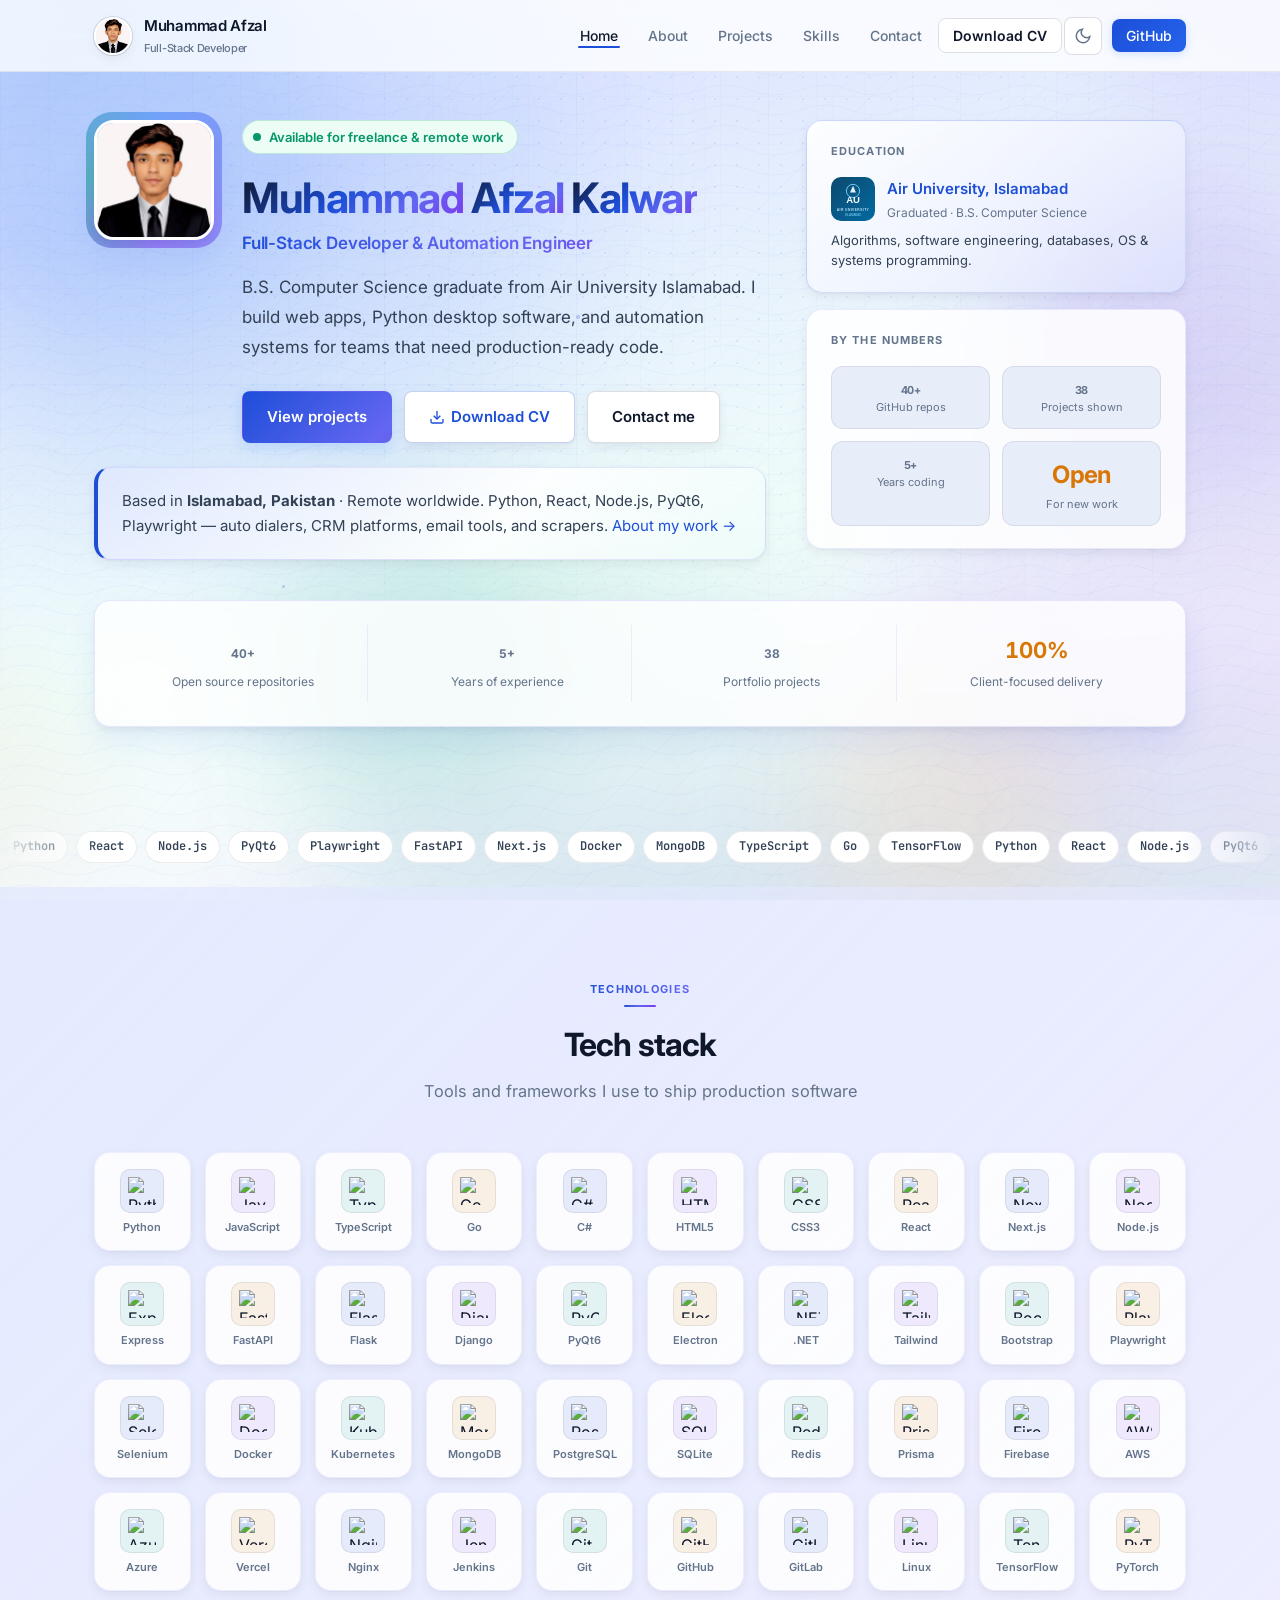
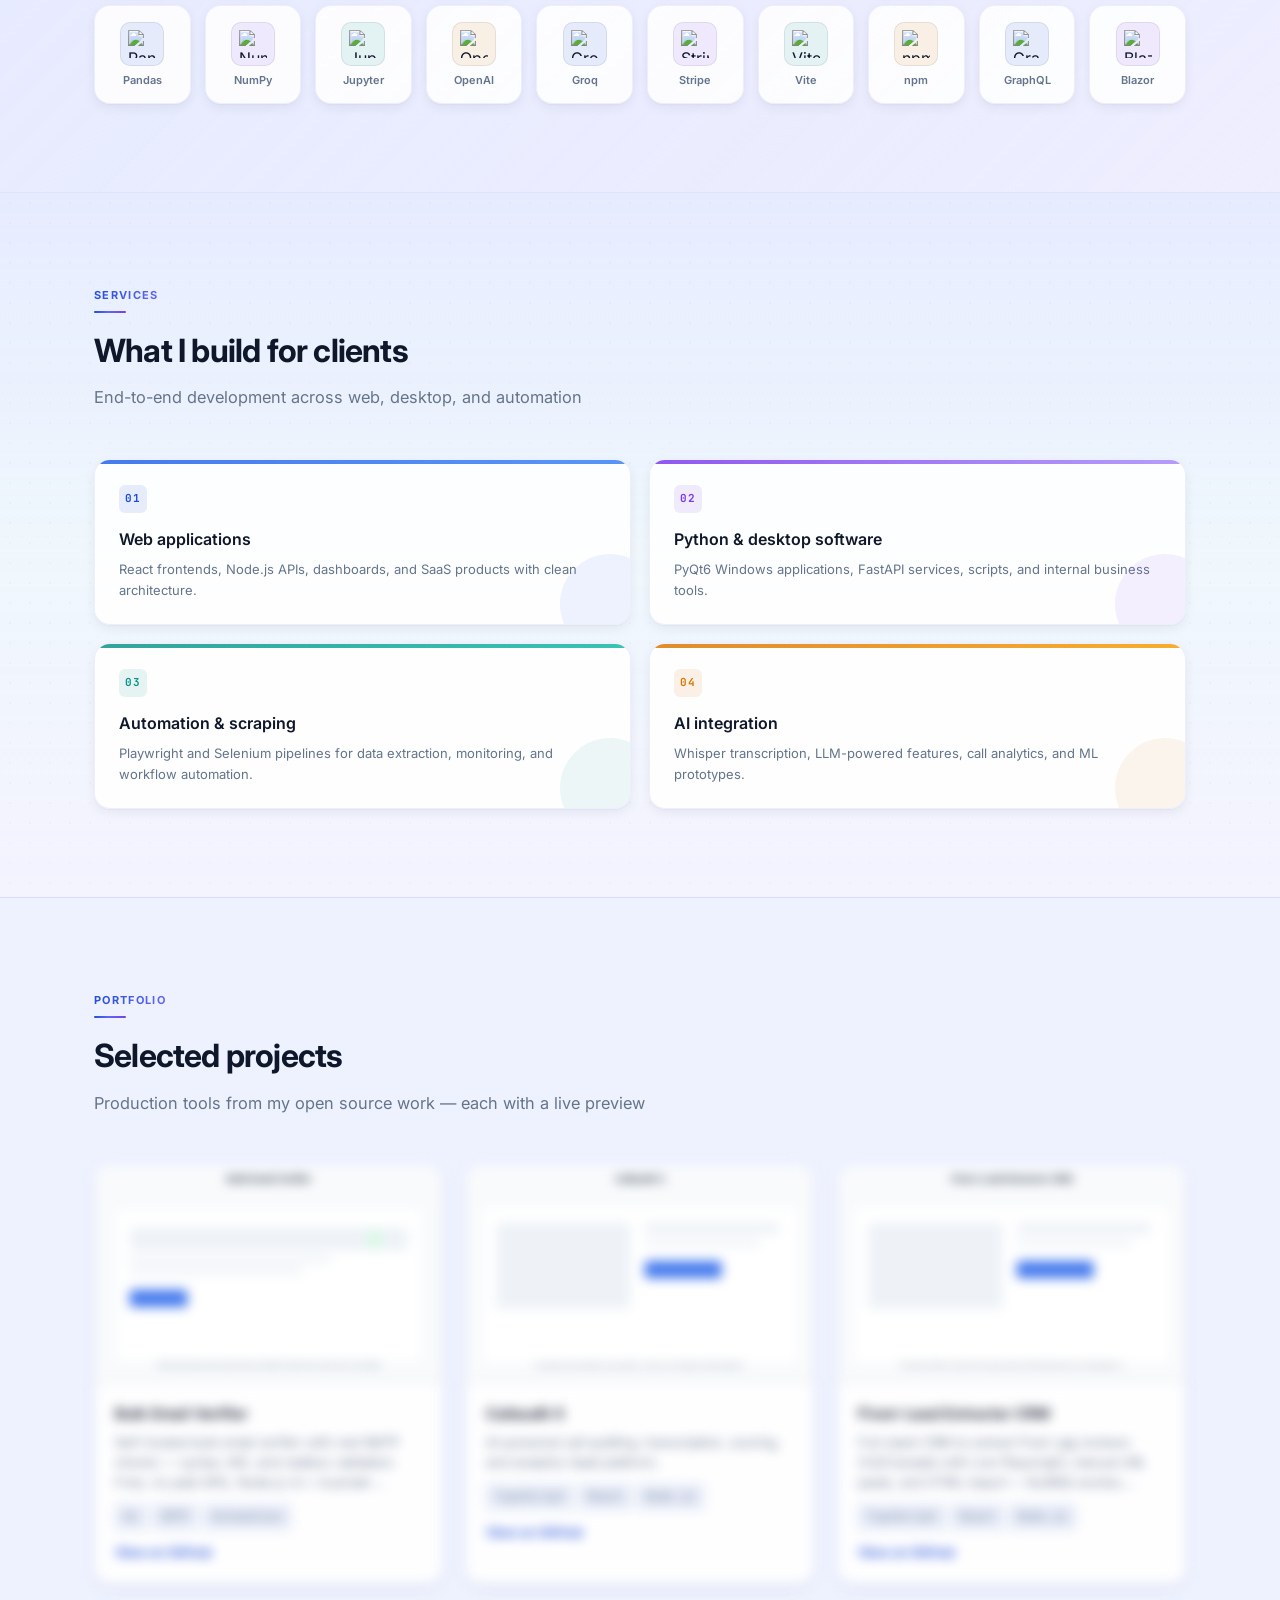
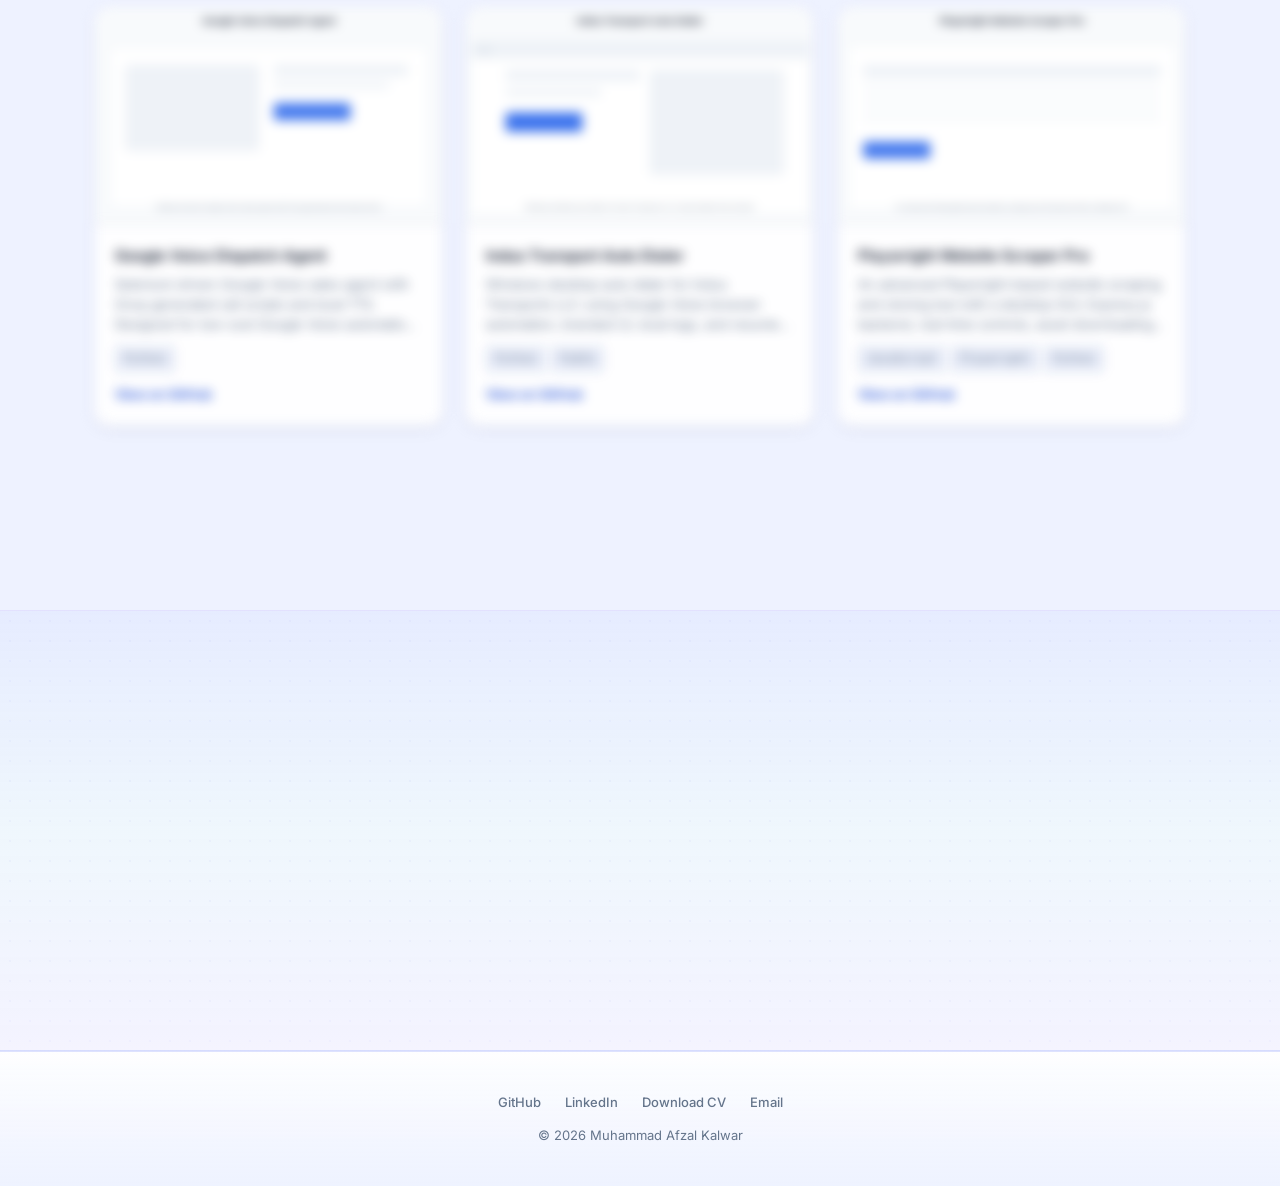
==== index.html @ 950e23d0 "Add favicon, dark mode, richer about/skills, and enhanced animations. Profile photo as site icon; au" ====
<!DOCTYPE html>
<html lang="en">
<head>
  <meta charset="UTF-8" />
  <meta name="viewport" content="width=device-width, initial-scale=1.0" />
  <title>Muhammad Afzal Kalwar | Full-Stack Developer</title>
  <meta name="description" content="Muhammad Afzal Kalwar — Full-Stack Developer & Automation Engineer. B.S. Computer Science, Air University Islamabad. Python, React, Node.js, PyQt6." />
  <link rel="canonical" href="https://mafzalkalwardev.github.io/" />
<link rel="icon" type="image/png" sizes="32x32" href="assets/favicon-32.png" />
  <link rel="icon" type="image/png" sizes="16x16" href="assets/favicon-16.png" />
  <link rel="apple-touch-icon" href="assets/apple-touch-icon.png" />
  <link rel="manifest" href="site.webmanifest" />
  <meta name="theme-color" content="#1d4ed8" media="(prefers-color-scheme: light)" />
  <meta name="theme-color" content="#0f172a" media="(prefers-color-scheme: dark)" />
  <script>
  (function(){try{var s=localStorage.getItem('portfolio-theme');var d=window.matchMedia('(prefers-color-scheme:dark)').matches;var t=s==='dark'||s==='light'?s:(d?'dark':'light');document.documentElement.setAttribute('data-theme',t);document.documentElement.style.colorScheme=t;}catch(e){}})();
  </script>
  <link rel="stylesheet" href="css/styles.css?v=9" />
  <link rel="stylesheet" href="css/animations.css?v=9" />
  <link rel="stylesheet" href="css/dark.css?v=9" />
  <link rel="stylesheet" href="css/patterns.css?v=9" />
  <link rel="preconnect" href="https://fonts.googleapis.com" />
  <link rel="preconnect" href="https://fonts.gstatic.com" crossorigin />
  <link href="https://fonts.googleapis.com/css2?family=Inter:wght@400;500;600;700&family=JetBrains+Mono:wght@400;500&display=swap" rel="stylesheet" />
</head>
<body>
  <div class="scroll-progress" id="scrollProgress" aria-hidden="true"></div>
  <div class="bg-aurora" aria-hidden="true"><span></span><span></span><span></span></div>
  <div class="bg-pattern-cross" aria-hidden="true"></div>
  <div class="bg-pattern-waves" aria-hidden="true"></div>
  <div class="bg-particles" aria-hidden="true"><i></i><i></i><i></i><i></i><i></i><i></i></div>
  <div class="bg-mesh" aria-hidden="true"><div class="bg-mesh-inner"></div></div>
  <div class="bg-dots" aria-hidden="true"></div>
  <div class="bg-grid-lines" aria-hidden="true"></div>
  <div class="bg-pattern-diagonal" aria-hidden="true"></div>
  <div class="bg-orbs" aria-hidden="true">
    <span class="orb orb-1"></span>
    <span class="orb orb-2"></span>
    <span class="orb orb-3"></span>
    <span class="orb orb-4"></span>
  </div>

  <nav class="nav" id="nav">
    <a class="nav-brand" href="index.html">
      <img class="nav-avatar" src="assets/profile.png" alt="" width="38" height="38" />
      <span class="nav-name">Muhammad Afzal<span>Full-Stack Developer</span></span>
    </a>
    <button class="nav-toggle" id="navToggle" aria-label="Menu"><span></span><span></span><span></span></button>
    <ul class="nav-links" id="navLinks">
      <li><a href="index.html" class="active">Home</a></li>
      <li><a href="about.html">About</a></li>
      <li><a href="projects.html">Projects</a></li>
      <li><a href="skills.html">Skills</a></li>
      <li><a href="contact.html">Contact</a></li>
      <li><a href="assets/Muhammad-Afzal-Kalwar-CV.pdf" class="nav-cv" download="Muhammad-Afzal-Kalwar-CV.pdf">Download CV</a></li>

      <li>
        <button class="theme-toggle" id="themeToggle" type="button" aria-label="Toggle color mode">
          <svg class="icon-moon" viewBox="0 0 24 24" fill="none" stroke="currentColor" stroke-width="2" aria-hidden="true"><path d="M21 12.79A9 9 0 1 1 11.21 3 7 7 0 0 0 21 12.79z"/></svg>
          <svg class="icon-sun" viewBox="0 0 24 24" fill="none" stroke="currentColor" stroke-width="2" aria-hidden="true"><circle cx="12" cy="12" r="5"/><path d="M12 1v2M12 21v2M4.22 4.22l1.42 1.42M18.36 18.36l1.42 1.42M1 12h2M21 12h2M4.22 19.78l1.42-1.42M18.36 5.64l1.42-1.42"/></svg>
        </button>
      </li>
      <li><a href="https://github.com/mafzalkalwardev" class="nav-cta" target="_blank" rel="noopener">GitHub</a></li>
    </ul>
  </nav>

  <main>
    <section class="hero">
      <div class="container hero-layout">
        <div>
          <div class="hero-inner reveal-left">
            <div class="hero-photo-wrap">
              <div class="hero-photo-ring" aria-hidden="true"></div>
              <img class="hero-photo" src="assets/profile.png" alt="Muhammad Afzal Kalwar" width="120" height="120" />
            </div>
            <div class="hero-content">
              <p class="eyebrow"><span class="eyebrow-dot" aria-hidden="true"></span> Available for freelance &amp; remote work</p>
              <h1 data-split>Muhammad Afzal Kalwar</h1>
              <p class="hero-title-line">Full-Stack Developer &amp; Automation Engineer</p>
              <p class="hero-lead">
                B.S. Computer Science graduate from Air University Islamabad. I build web apps, Python desktop software, and automation systems for teams that need production-ready code.
              </p>
              <div class="hero-actions">
                <a href="projects.html" class="btn btn-primary btn-lg">View projects</a>
                <a href="assets/Muhammad-Afzal-Kalwar-CV.pdf" class="btn btn-cv btn-lg" download="Muhammad-Afzal-Kalwar-CV.pdf">
                  <svg viewBox="0 0 24 24" fill="none" stroke="currentColor" stroke-width="2" aria-hidden="true"><path d="M21 15v4a2 2 0 0 1-2 2H5a2 2 0 0 1-2-2v-4"/><polyline points="7 10 12 15 17 10"/><line x1="12" y1="15" x2="12" y2="3"/></svg>
                  Download CV
                </a>
                <a href="contact.html" class="btn btn-secondary btn-lg">Contact me</a>
              </div>
            </div>
          </div>

          <div class="hero-panel reveal">
            <p>
              Based in <strong>Islamabad, Pakistan</strong> · Remote worldwide.
              Python, React, Node.js, PyQt6, Playwright — auto dialers, CRM platforms, email tools, and scrapers.
              <a href="about.html">About my work &rarr;</a>
            </p>
          </div>
        </div>

        <aside class="hero-aside">
          <div class="bento-card bento-card-accent reveal-scale delay-1">
            <h3>Education</h3>
            <div style="display:flex;align-items:center;gap:0.75rem;margin-bottom:0.5rem">
              <img src="assets/education/air-university.svg" alt="Air University Islamabad" width="44" height="44" style="border-radius:10px" />
              <div>
                <p class="education-school" style="margin:0;font-size:0.9375rem">Air University, Islamabad</p>
                <p style="font-size:0.75rem;color:var(--text-muted);margin:0.15rem 0 0">Graduated · B.S. Computer Science</p>
              </div>
            </div>
            <p style="font-size:0.8125rem;color:var(--text-secondary);margin:0;line-height:1.55">Algorithms, software engineering, databases, OS &amp; systems programming.</p>
          </div>
          <div class="bento-card reveal-scale delay-2">
            <h3>By the numbers</h3>
            <div class="bento-stats">
              <div class="bento-stat"><strong><span data-count="40" data-suffix="+">0</span></strong><span>GitHub repos</span></div>
              <div class="bento-stat"><strong><span data-count="38">0</span></strong><span>Projects shown</span></div>
              <div class="bento-stat"><strong><span data-count="5" data-suffix="+">0</span></strong><span>Years coding</span></div>
              <div class="bento-stat"><strong>Open</strong><span>For new work</span></div>
            </div>
          </div>
        </aside>
      </div>

      <div class="container">
        <div class="hero-meta reveal">
          <div><strong><span data-count="40" data-suffix="+">0</span></strong><span>Open source repositories</span></div>
          <div><strong><span data-count="5" data-suffix="+">0</span></strong><span>Years of experience</span></div>
          <div><strong><span data-count="38">0</span></strong><span>Portfolio projects</span></div>
          <div><strong>100%</strong><span>Client-focused delivery</span></div>
        </div>
      </div>
    </section>

    <section class="marquee-section reveal-fade" aria-hidden="true">
      <div class="marquee-wrap">
        <div class="marquee-track">
          <span>Python</span><span>React</span><span>Node.js</span><span>PyQt6</span><span>Playwright</span><span>FastAPI</span><span>Next.js</span><span>Docker</span><span>MongoDB</span><span>TypeScript</span><span>Go</span><span>TensorFlow</span>
          <span>Python</span><span>React</span><span>Node.js</span><span>PyQt6</span><span>Playwright</span><span>FastAPI</span><span>Next.js</span><span>Docker</span><span>MongoDB</span><span>TypeScript</span><span>Go</span><span>TensorFlow</span>
        </div>
      </div>
    </section>

    <section class="section section-colored">
      <div class="container">
        <div class="section-head center reveal">
          <span class="section-label">Technologies</span>
          <h2>Tech stack</h2>
          <p>Tools and frameworks I use to ship production software</p>
        </div>
        <div class="tech-icon-grid stagger-grid reveal" id="techIconGrid"></div>
      </div>
    </section>

    <section class="section section-subtle">
      <div class="container">
        <div class="section-head reveal">
          <span class="section-label">Services</span>
          <h2>What I build for clients</h2>
          <p>End-to-end development across web, desktop, and automation</p>
        </div>
        <div class="services-grid stagger-grid reveal">
          <article class="service-card"><div class="service-num">01</div><h3>Web applications</h3><p>React frontends, Node.js APIs, dashboards, and SaaS products with clean architecture.</p></article>
          <article class="service-card"><div class="service-num">02</div><h3>Python &amp; desktop software</h3><p>PyQt6 Windows applications, FastAPI services, scripts, and internal business tools.</p></article>
          <article class="service-card"><div class="service-num">03</div><h3>Automation &amp; scraping</h3><p>Playwright and Selenium pipelines for data extraction, monitoring, and workflow automation.</p></article>
          <article class="service-card"><div class="service-num">04</div><h3>AI integration</h3><p>Whisper transcription, LLM-powered features, call analytics, and ML prototypes.</p></article>
        </div>
      </div>
    </section>

    <section class="section">
      <div class="container">
        <div class="section-head reveal">
          <span class="section-label">Portfolio</span>
          <h2>Selected projects</h2>
          <p>Production tools from my open source work — each with a live preview</p>
        </div>
        <div class="project-grid" id="featuredProjects"></div>
        <div class="section-cta reveal">
          <a href="projects.html" class="btn btn-primary btn-lg">View all 38 projects</a>
        </div>
      </div>
    </section>

    <section class="section section-subtle">
      <div class="container">
        <div class="cta-band reveal-scale">
          <h2>Have a project in mind?</h2>
          <p>Freelance, contract, and remote engagements — download my CV or get in touch directly.</p>
          <div style="display:flex;flex-wrap:wrap;gap:0.75rem;justify-content:center">
            <a href="contact.html" class="btn btn-primary btn-lg">Get in touch</a>
            <a href="assets/Muhammad-Afzal-Kalwar-CV.pdf" class="btn btn-cv btn-lg" download="Muhammad-Afzal-Kalwar-CV.pdf">
              <svg viewBox="0 0 24 24" fill="none" stroke="currentColor" stroke-width="2" aria-hidden="true"><path d="M21 15v4a2 2 0 0 1-2 2H5a2 2 0 0 1-2-2v-4"/><polyline points="7 10 12 15 17 10"/><line x1="12" y1="15" x2="12" y2="3"/></svg>
              Download CV
            </a>
          </div>
        </div>
      </div>
    </section>
  </main>

  <footer class="footer">
    <div class="footer-links">
      <a href="https://github.com/mafzalkalwardev" target="_blank" rel="noopener">GitHub</a>
      <a href="https://www.linkedin.com/in/muhammad-afzal-2670b527b/" target="_blank" rel="noopener">LinkedIn</a>
      <a href="assets/Muhammad-Afzal-Kalwar-CV.pdf" download="Muhammad-Afzal-Kalwar-CV.pdf">Download CV</a>
      <a href="mailto:kalwarmuhammadafzal3@gmail.com">Email</a>
    </div>
    <p>&copy; <span id="year"></span> Muhammad Afzal Kalwar</p>
  </footer>

  <script src="js/site.js?v=9"></script>
  <script src="js/theme.js?v=9"></script>
  <script src="js/cv-download.js?v=9"></script>
  <script src="js/tech-stack.js?v=9"></script>
  <script src="js/projects-data.js?v=9"></script>
  <script src="js/projects.js?v=9"></script>
  <script src="js/motion.js?v=9"></script>
</body>
</html>
---- css/styles.css ----
:root {
  --bg: #eef2ff;
  --bg-subtle: #e8edfa;
  --surface: #ffffff;
  --surface-glass: rgba(255, 255, 255, 0.78);
  --text: #0f172a;
  --text-secondary: #334155;
  --text-muted: #64748b;
  --border: rgba(15, 23, 42, 0.08);
  --border-strong: rgba(15, 23, 42, 0.14);
  --accent: #1d4ed8;
  --accent-light: #3b82f6;
  --accent-hover: #1e40af;
  --accent-soft: rgba(29, 78, 216, 0.1);
  --accent-glow: rgba(59, 130, 246, 0.22);
  --violet: #7c3aed;
  --violet-soft: rgba(124, 58, 237, 0.1);
  --teal: #0d9488;
  --teal-soft: rgba(13, 148, 136, 0.1);
  --amber: #d97706;
  --amber-soft: rgba(217, 119, 6, 0.1);
  --rose: #e11d48;
  --rose-soft: rgba(225, 29, 72, 0.08);
  --success: #059669;
  --success-bg: #ecfdf5;
  --font: "Inter", system-ui, -apple-system, "Segoe UI", sans-serif;
  --mono: "JetBrains Mono", ui-monospace, monospace;
  --nav-h: 72px;
  --max: 1140px;
  --radius: 12px;
  --radius-lg: 16px;
  --radius-xl: 20px;
  --shadow-sm: 0 1px 2px rgba(15, 23, 42, 0.04), 0 4px 12px rgba(15, 23, 42, 0.06);
  --shadow-md: 0 4px 6px rgba(15, 23, 42, 0.05), 0 16px 32px rgba(29, 78, 216, 0.08);
  --shadow-lg: 0 8px 16px rgba(15, 23, 42, 0.06), 0 32px 64px rgba(99, 102, 241, 0.12);
  --gradient-brand: linear-gradient(135deg, #1d4ed8 0%, #6366f1 45%, #7c3aed 100%);
  --gradient-warm: linear-gradient(135deg, #0d9488 0%, #1d4ed8 50%, #7c3aed 100%);
}

*, *::before, *::after { box-sizing: border-box; margin: 0; padding: 0; }
html { scroll-behavior: smooth; }
body {
  font-family: var(--font);
  background: var(--bg);
  color: var(--text);
  line-height: 1.6;
  min-height: 100vh;
  -webkit-font-smoothing: antialiased;
  font-size: 16px;
  position: relative;
  overflow-x: hidden;
}

/* Ambient background layers */
.bg-mesh {
  position: fixed; inset: 0; z-index: -3; overflow: hidden; pointer-events: none;
}
.bg-mesh-inner {
  position: absolute; inset: -25%;
  background:
    radial-gradient(ellipse 50% 40% at 10% 8%, rgba(59, 130, 246, 0.22), transparent 55%),
    radial-gradient(ellipse 45% 38% at 92% 12%, rgba(124, 58, 237, 0.18), transparent 52%),
    radial-gradient(ellipse 55% 45% at 78% 88%, rgba(13, 148, 136, 0.14), transparent 55%),
    radial-gradient(ellipse 40% 35% at 5% 75%, rgba(217, 119, 6, 0.1), transparent 50%),
    radial-gradient(ellipse 60% 50% at 50% 100%, rgba(29, 78, 216, 0.12), transparent 55%),
    linear-gradient(165deg, #eef2ff 0%, #e0e7ff 30%, #f0fdfa 55%, #faf5ff 80%, #eef2ff 100%);
}
.bg-dots {
  position: fixed; inset: 0; z-index: -2; pointer-events: none;
  background-image: radial-gradient(rgba(29, 78, 216, 0.12) 1.5px, transparent 1.5px);
  background-size: 22px 22px;
  mask-image: radial-gradient(ellipse 95% 85% at 50% 25%, black 15%, transparent 78%);
  opacity: 0.65;
}
.bg-grid-lines {
  position: fixed; inset: 0; z-index: -2; pointer-events: none; opacity: 0.45;
  background:
    linear-gradient(90deg, rgba(99, 102, 241, 0.06) 1px, transparent 1px),
    linear-gradient(rgba(99, 102, 241, 0.06) 1px, transparent 1px);
  background-size: 48px 48px;
  mask-image: linear-gradient(180deg, black 0%, transparent 90%);
}
.bg-pattern-diagonal {
  position: fixed; inset: 0; z-index: -2; pointer-events: none; opacity: 0.035;
  background: repeating-linear-gradient(
    -45deg,
    transparent,
    transparent 12px,
    rgba(29, 78, 216, 0.5) 12px,
    rgba(29, 78, 216, 0.5) 13px
  );
}
.bg-orbs {
  position: fixed; inset: 0; z-index: -1; pointer-events: none; overflow: hidden;
}
.orb {
  position: absolute; border-radius: 50%; filter: blur(60px);
  opacity: 0.45; will-change: transform;
}
.orb-1 { width: 420px; height: 420px; top: -8%; left: -6%; background: rgba(59, 130, 246, 0.35); }
.orb-2 { width: 360px; height: 360px; top: 15%; right: -8%; background: rgba(124, 58, 237, 0.28); }
.orb-3 { width: 300px; height: 300px; bottom: 10%; left: 20%; background: rgba(13, 148, 136, 0.25); }
.orb-4 { width: 280px; height: 280px; bottom: -5%; right: 15%; background: rgba(217, 119, 6, 0.2); }

a { color: var(--accent); text-decoration: none; transition: color 0.2s; }
a:hover { color: var(--accent-hover); }
img { max-width: 100%; display: block; }
.container { max-width: var(--max); margin: 0 auto; padding: 0 1.5rem; }

/* Navigation */
.nav {
  position: fixed; top: 0; left: 0; right: 0; height: var(--nav-h);
  display: flex; align-items: center; justify-content: space-between;
  padding: 0 max(1.5rem, calc((100vw - var(--max)) / 2 + 1.5rem));
  z-index: 100;
  background: var(--surface-glass);
  backdrop-filter: blur(16px) saturate(1.4);
  border-bottom: 1px solid var(--border);
}
.nav.scrolled {
  background: rgba(255, 255, 255, 0.9);
  box-shadow: var(--shadow-sm);
}
.nav-brand { display: flex; align-items: center; gap: 0.75rem; color: var(--text); }
.nav-brand:hover { color: var(--text); }
.nav-avatar {
  width: 38px; height: 38px; border-radius: 50%;
  border: 2px solid var(--surface);
  box-shadow: 0 0 0 1px var(--border-strong), var(--shadow-sm);
  object-fit: cover;
}
.nav-name { font-weight: 600; font-size: 0.9375rem; letter-spacing: -0.02em; }
.nav-name span { display: block; font-size: 0.6875rem; font-weight: 500; color: var(--text-muted); margin-top: 2px; }
.nav-links { display: flex; align-items: center; gap: 0.125rem; list-style: none; }
.nav-links a {
  color: var(--text-muted); padding: 0.5rem 0.875rem; border-radius: 8px;
  font-size: 0.875rem; font-weight: 500;
}
.nav-links a:hover, .nav-links a.active { color: var(--text); }
.nav-cta {
  background: linear-gradient(135deg, var(--accent) 0%, #2563eb 100%) !important;
  color: #fff !important; margin-left: 0.5rem !important;
  border-radius: 8px !important; box-shadow: 0 2px 8px var(--accent-glow);
}
.nav-cta:hover { color: #fff !important; filter: brightness(1.06); }
.nav-toggle {
  display: none; flex-direction: column; gap: 5px;
  background: none; border: none; cursor: pointer; padding: 8px;
}
.nav-toggle span { display: block; width: 20px; height: 2px; background: var(--text); border-radius: 1px; }

main { padding-top: var(--nav-h); }

/* Typography */
.section-label {
  display: inline-block; font-size: 0.6875rem; font-weight: 700;
  text-transform: uppercase; letter-spacing: 0.12em;
  background: var(--gradient-brand);
  -webkit-background-clip: text; background-clip: text;
  -webkit-text-fill-color: transparent;
  margin-bottom: 0.75rem;
  position: relative;
}
.section-label::after {
  content: ""; display: block; width: 32px; height: 2px; margin-top: 0.4rem;
  background: var(--gradient-brand); border-radius: 2px;
}
.section-head.center .section-label::after { margin: 0.4rem auto 0; }
.eyebrow {
  display: inline-flex; align-items: center; gap: 0.5rem;
  font-size: 0.8125rem; font-weight: 600; color: var(--success);
  padding: 0.35rem 0.85rem 0.35rem 0.65rem;
  background: var(--success-bg); border: 1px solid rgba(5, 150, 105, 0.2);
  border-radius: 999px; margin-bottom: 1.25rem;
}
.eyebrow-dot {
  width: 8px; height: 8px; border-radius: 50%;
  background: var(--success); flex-shrink: 0;
}
.page-title {
  font-size: clamp(1.875rem, 4vw, 2.625rem); font-weight: 700;
  letter-spacing: -0.03em; line-height: 1.15; margin-bottom: 0.75rem;
}
.page-subtitle { color: var(--text-muted); font-size: 1.0625rem; max-width: 560px; line-height: 1.7; }
.section { padding: 5.5rem 0; position: relative; }
.section-panel {
  background: var(--surface);
  border: 1px solid var(--border);
  border-radius: var(--radius-xl);
  padding: 3rem;
  box-shadow: var(--shadow-md);
}
.section-subtle {
  background:
    linear-gradient(180deg, rgba(224, 231, 255, 0.55) 0%, rgba(240, 253, 250, 0.45) 50%, rgba(250, 245, 255, 0.5) 100%);
  border-top: 1px solid rgba(99, 102, 241, 0.12);
  border-bottom: 1px solid rgba(99, 102, 241, 0.12);
  position: relative;
}
.section-subtle::before {
  content: ""; position: absolute; inset: 0; pointer-events: none;
  background-image: radial-gradient(rgba(99, 102, 241, 0.07) 1px, transparent 1px);
  background-size: 20px 20px; opacity: 0.6;
}
.section-colored {
  background: linear-gradient(135deg, rgba(224, 231, 255, 0.7) 0%, rgba(237, 233, 254, 0.5) 100%);
  position: relative; overflow: hidden;
}
.section-colored::after {
  content: ""; position: absolute; top: -40%; right: -15%; width: 400px; height: 400px;
  border-radius: 50%; background: radial-gradient(circle, rgba(124, 58, 237, 0.12), transparent 70%);
  pointer-events: none;
}
.section > .container { position: relative; z-index: 1; }
.section-head { margin-bottom: 3rem; }
.section-head.center { text-align: center; }
.section-head.center p { margin: 0 auto; }
.section-head h2 {
  font-size: clamp(1.5rem, 2.5vw, 2rem); font-weight: 700;
  letter-spacing: -0.025em; margin-bottom: 0.5rem;
}
.section-head p { color: var(--text-muted); font-size: 1.025rem; }

/* Hero */
.hero {
  padding: 3rem 0 5rem;
  position: relative;
}
.hero-layout {
  display: grid;
  grid-template-columns: 1fr 380px;
  gap: 2.5rem;
  align-items: start;
}
.hero-inner {
  display: grid; grid-template-columns: auto 1fr; gap: 1.75rem; align-items: start;
}
.hero-photo-wrap { position: relative; }
.hero-photo {
  width: 120px; height: 120px; border-radius: var(--radius-xl);
  border: 3px solid var(--surface); object-fit: cover;
  box-shadow: var(--shadow-md); position: relative; z-index: 1;
}
.hero-photo-ring {
  position: absolute; inset: -8px; border-radius: calc(var(--radius-xl) + 6px);
  background: conic-gradient(from 0deg, #3b82f6, #6366f1, #7c3aed, #0d9488, #3b82f6);
  opacity: 0.55; z-index: 0;
}
.hero-content h1,
.hero-word {
  background: linear-gradient(135deg, #0f172a 0%, #1d4ed8 45%, #6366f1 75%, #7c3aed 100%);
  -webkit-background-clip: text; background-clip: text;
  -webkit-text-fill-color: transparent;
}
.hero-title-line {
  background: var(--gradient-brand);
  -webkit-background-clip: text; background-clip: text;
  -webkit-text-fill-color: transparent;
  font-weight: 600; font-size: 1.0625rem;
  margin-bottom: 1rem; letter-spacing: -0.01em;
}
.hero-lead {
  font-size: 1.0625rem; color: var(--text-secondary);
  margin-bottom: 1.75rem; max-width: 520px; line-height: 1.75;
}
.hero-actions { display: flex; flex-wrap: wrap; gap: 0.75rem; margin-bottom: 0; }

/* Bento sidebar */
.hero-aside { display: flex; flex-direction: column; gap: 1rem; }
.hero-content h1 {
  font-size: clamp(1.875rem, 4vw, 2.625rem); font-weight: 700;
  letter-spacing: -0.035em; line-height: 1.15; margin-bottom: 0.5rem;
}
.bento-card {
  background: rgba(255, 255, 255, 0.85);
  border: 1px solid rgba(99, 102, 241, 0.12);
  border-radius: var(--radius-lg);
  padding: 1.375rem 1.5rem;
  box-shadow: var(--shadow-sm);
  backdrop-filter: blur(8px);
}
.bento-card-accent {
  background: linear-gradient(145deg, rgba(255,255,255,0.92) 0%, rgba(224,231,255,0.6) 100%);
  border-color: rgba(29, 78, 216, 0.18);
}
.bento-stat:nth-child(1) strong { color: var(--accent); }
.bento-stat:nth-child(2) strong { color: var(--violet); }
.bento-stat:nth-child(3) strong { color: var(--teal); }
.bento-stat:nth-child(4) strong { color: var(--amber); }
.bento-card h3 {
  font-size: 0.6875rem; font-weight: 700; text-transform: uppercase;
  letter-spacing: 0.1em; color: var(--text-muted); margin-bottom: 1rem;
}
.bento-stats { display: grid; grid-template-columns: 1fr 1fr; gap: 0.75rem; }
.bento-stat {
  padding: 0.875rem; background: var(--bg-subtle);
  border-radius: var(--radius); border: 1px solid var(--border);
  text-align: center;
}
.bento-stat strong {
  display: block; font-size: 1.5rem; font-weight: 700;
  letter-spacing: -0.03em; color: var(--text);
  font-variant-numeric: tabular-nums;
}
.bento-stat span { font-size: 0.6875rem; color: var(--text-muted); line-height: 1.3; display: block; margin-top: 0.15rem; }

.marquee-wrap {
  overflow: hidden; mask-image: linear-gradient(90deg, transparent, black 8%, black 92%, transparent);
}
.marquee-track {
  display: flex; gap: 0.5rem; width: max-content;
}
.marquee-track span {
  padding: 0.35rem 0.75rem; font-size: 0.75rem; font-weight: 600;
  background: var(--accent-soft); color: var(--accent);
  border: 1px solid rgba(29, 78, 216, 0.12);
  border-radius: 999px; white-space: nowrap; font-family: var(--mono);
}

.hero-meta {
  display: grid; grid-template-columns: repeat(4, 1fr); gap: 1rem;
  margin-top: 2.5rem; padding: 1.5rem;
  background: rgba(255, 255, 255, 0.8);
  border: 1px solid rgba(99, 102, 241, 0.15);
  border-radius: var(--radius-lg); box-shadow: var(--shadow-md);
  backdrop-filter: blur(10px);
}
.hero-meta div:nth-child(1) strong { color: var(--accent); }
.hero-meta div:nth-child(2) strong { color: var(--violet); }
.hero-meta div:nth-child(3) strong { color: var(--teal); }
.hero-meta div:nth-child(4) strong { color: var(--amber); }
.hero-meta span { font-size: 0.75rem; color: var(--text-muted); }

.hero-meta div { text-align: center; padding: 0.5rem; border-right: 1px solid rgba(99, 102, 241, 0.1); }
.hero-meta div:last-child { border-right: none; }
.hero-meta strong {
  display: block; font-size: 1.375rem; font-weight: 700;
  font-variant-numeric: tabular-nums;
}
.hero-panel {
  margin-top: 1.5rem; padding: 1.25rem 1.5rem;
  background: linear-gradient(135deg, rgba(224,231,255,0.7) 0%, rgba(255,255,255,0.9) 60%, rgba(240,253,250,0.6) 100%);
  border: 1px solid rgba(99, 102, 241, 0.15);
  border-radius: var(--radius-lg);
  border-left: 4px solid var(--accent);
  box-shadow: var(--shadow-sm);
  position: relative;
}
.hero-panel p { color: var(--text-secondary); font-size: 0.9375rem; line-height: 1.7; }

/* Buttons */
.btn {
  display: inline-flex; align-items: center; justify-content: center; gap: 0.35rem;
  padding: 0.6875rem 1.25rem; border-radius: 8px; font-weight: 600;
  font-size: 0.875rem; border: 1px solid transparent; cursor: pointer;
  font-family: inherit;
}
.btn-primary {
  background: var(--gradient-brand);
  background-size: 200% 200%;
  color: #fff; box-shadow: 0 4px 14px var(--accent-glow);
}
.btn-primary:hover { color: #fff; }
.btn-secondary {
  background: var(--surface); color: var(--text);
  border-color: var(--border-strong); box-shadow: var(--shadow-sm);
}
.btn-secondary:hover { border-color: var(--accent); color: var(--accent); }
.btn-lg { padding: 0.8125rem 1.5rem; font-size: 0.9375rem; }
.btn-block { width: 100%; }

/* Projects */
.project-grid { display: grid; grid-template-columns: repeat(3, 1fr); gap: 1.375rem; }
.project-card {
  background: rgba(255, 255, 255, 0.9); border: 1px solid rgba(99, 102, 241, 0.1);
  border-radius: var(--radius-lg); overflow: hidden;
  box-shadow: var(--shadow-sm); backdrop-filter: blur(4px);
}
.project-card:hover {
  border-color: rgba(99, 102, 241, 0.25);
  box-shadow: var(--shadow-lg);
}
.project-shot {
  aspect-ratio: 16/10; overflow: hidden; position: relative;
  background: linear-gradient(135deg, var(--bg-subtle), #e2e8f0);
  border-bottom: 1px solid var(--border);
}
.project-shot img,
.project-shot video {
  width: 100%; height: 100%; object-fit: cover; display: block;
}
.project-shot .project-video {
  position: absolute; inset: 0; opacity: 0; transition: opacity 0.35s ease;
}
.project-card[data-has-video="true"]:hover .project-video { opacity: 1; }
.project-card[data-has-video="true"]:hover .project-shot img { opacity: 0; }
.project-body { padding: 1.25rem; }
.project-body h3 { font-size: 0.9375rem; font-weight: 600; margin-bottom: 0.35rem; }
.project-body p {
  font-size: 0.8125rem; color: var(--text-muted); margin-bottom: 0.75rem;
  line-height: 1.55; display: -webkit-box; -webkit-line-clamp: 3; -webkit-box-orient: vertical; overflow: hidden;
}
.tags { display: flex; flex-wrap: wrap; gap: 0.3rem; margin-bottom: 0.75rem; }
.tag {
  font-size: 0.6875rem; font-weight: 500; padding: 0.2rem 0.5rem;
  background: var(--bg-subtle); color: var(--text-muted);
  border-radius: 4px; border: 1px solid var(--border); font-family: var(--mono);
}
.project-links { font-size: 0.8125rem; font-weight: 600; }

.filter-bar {
  display: flex; flex-wrap: wrap; gap: 0.5rem; margin-bottom: 2rem;
  padding: 0.375rem; background: var(--surface);
  border: 1px solid var(--border); border-radius: var(--radius);
  box-shadow: var(--shadow-sm); width: fit-content;
}
.filter-btn {
  padding: 0.45rem 0.9rem; border-radius: 6px; border: none;
  background: transparent; color: var(--text-muted);
  font-family: inherit; font-size: 0.8125rem; font-weight: 500; cursor: pointer;
}
.filter-btn:hover { color: var(--text); background: var(--bg-subtle); }
.filter-btn.active {
  background: var(--text); color: #fff;
  box-shadow: var(--shadow-sm);
}

/* Services */
.services-grid { display: grid; grid-template-columns: repeat(2, 1fr); gap: 1.125rem; }
.service-card {
  padding: 1.5rem; background: rgba(255, 255, 255, 0.88);
  border: 1px solid rgba(99, 102, 241, 0.1); border-radius: var(--radius-lg);
  box-shadow: var(--shadow-sm); position: relative; overflow: hidden;
  backdrop-filter: blur(6px);
}
.service-card::before {
  content: ""; position: absolute; top: 0; left: 0; right: 0; height: 4px;
  background: var(--card-accent, var(--gradient-brand));
  opacity: 0.85;
}
.service-card:nth-child(1) { --card-accent: linear-gradient(90deg, #2563eb, #3b82f6); }
.service-card:nth-child(2) { --card-accent: linear-gradient(90deg, #7c3aed, #a78bfa); }
.service-card:nth-child(3) { --card-accent: linear-gradient(90deg, #0d9488, #14b8a6); }
.service-card:nth-child(4) { --card-accent: linear-gradient(90deg, #d97706, #f59e0b); }
.service-card::after {
  content: ""; position: absolute; bottom: -30px; right: -30px;
  width: 100px; height: 100px; border-radius: 50%;
  background: var(--card-glow, var(--accent-soft)); opacity: 0.5;
  pointer-events: none; transition: transform 0.4s ease;
}
.service-card:nth-child(1) { --card-glow: rgba(37, 99, 235, 0.15); }
.service-card:nth-child(2) { --card-glow: rgba(124, 58, 237, 0.15); }
.service-card:nth-child(3) { --card-glow: rgba(13, 148, 136, 0.15); }
.service-card:nth-child(4) { --card-glow: rgba(217, 119, 6, 0.15); }
.service-card:hover::after { transform: scale(1.5); }
.service-card:hover::before { opacity: 1; height: 5px; }
.service-card:nth-child(1) .service-num { background: var(--accent-soft); color: var(--accent); }
.service-card:nth-child(2) .service-num { background: var(--violet-soft); color: var(--violet); }
.service-card:nth-child(3) .service-num { background: var(--teal-soft); color: var(--teal); }
.service-card:nth-child(4) .service-num { background: var(--amber-soft); color: var(--amber); }
.service-card h3 { font-size: 1rem; font-weight: 600; margin-bottom: 0.4rem; }
.service-card p { font-size: 0.8125rem; color: var(--text-muted); line-height: 1.6; }
.service-num {
  font-size: 0.6875rem; font-weight: 700; color: var(--accent);
  font-family: var(--mono); letter-spacing: 0.06em; margin-bottom: 0.875rem;
  display: inline-flex; align-items: center; justify-content: center;
  width: 28px; height: 28px; background: var(--accent-soft);
  border-radius: 6px;
}

/* About */
.about-grid { display: grid; grid-template-columns: 260px 1fr; gap: 3rem; align-items: start; }
.about-photo {
  border-radius: var(--radius-xl); border: 1px solid var(--border);
  overflow: hidden; box-shadow: var(--shadow-md);
}
.about-text h2 { font-size: 1.375rem; margin-bottom: 1rem; font-weight: 700; }
.about-text p { color: var(--text-secondary); margin-bottom: 1rem; font-size: 0.9375rem; line-height: 1.75; }
.timeline { border-left: 2px solid var(--border); padding-left: 1.5rem; }
.timeline-item { position: relative; padding-bottom: 2rem; }
.timeline-item::before {
  content: ""; position: absolute; left: -1.56rem; top: 0.45rem;
  width: 10px; height: 10px; border-radius: 50%;
  background: var(--accent); border: 3px solid var(--surface);
  box-shadow: 0 0 0 1px var(--border-strong);
}
.timeline-date { font-size: 0.6875rem; font-weight: 700; color: var(--accent); text-transform: uppercase; letter-spacing: 0.08em; }
.timeline-item h3 { font-size: 1rem; font-weight: 600; margin: 0.25rem 0; }
.timeline-item p { font-size: 0.8125rem; color: var(--text-muted); line-height: 1.6; }

/* Skills */
.skills-grid { display: grid; grid-template-columns: repeat(2, 1fr); gap: 2.5rem; }
.skill-group {
  background: var(--surface); border: 1px solid var(--border);
  border-radius: var(--radius-lg); padding: 1.75rem; box-shadow: var(--shadow-sm);
}
.skill-group h3 { font-size: 0.8125rem; font-weight: 700; margin-bottom: 1.25rem; text-transform: uppercase; letter-spacing: 0.06em; color: var(--text-muted); }
.skill-item { margin-bottom: 1.125rem; }
.skill-info { display: flex; justify-content: space-between; font-size: 0.8125rem; margin-bottom: 0.45rem; font-weight: 500; }
.skill-bar { height: 6px; background: var(--bg-subtle); border-radius: 999px; overflow: hidden; }
.skill-fill { height: 100%; background: linear-gradient(90deg, var(--accent), #6366f1); border-radius: 999px; }
.tech-list { display: flex; flex-wrap: wrap; gap: 0.5rem; }
.tech-list span {
  padding: 0.4rem 0.75rem; background: var(--surface);
  border: 1px solid var(--border); border-radius: 8px;
  font-size: 0.8125rem; font-weight: 500; color: var(--text-secondary);
  box-shadow: var(--shadow-sm);
}

/* Contact */
.contact-grid { display: grid; grid-template-columns: 1fr 1.15fr; gap: 2.5rem; align-items: start; }
.contact-info-panel {
  background: var(--surface); border: 1px solid var(--border);
  border-radius: var(--radius-lg); padding: 1.75rem; box-shadow: var(--shadow-sm);
}
.contact-card { padding: 1rem 0; border-bottom: 1px solid var(--border); }
.contact-card:last-of-type { border-bottom: none; }
.contact-card h3 { font-size: 0.6875rem; color: var(--text-muted); text-transform: uppercase; letter-spacing: 0.08em; margin-bottom: 0.3rem; font-weight: 700; }
.contact-card a, .contact-card p { font-size: 0.9375rem; color: var(--text); font-weight: 500; }
.status-banner {
  padding: 1rem 1.125rem; background: var(--success-bg);
  border: 1px solid rgba(5, 150, 105, 0.25); border-radius: var(--radius); margin-top: 1rem;
}
.status-banner strong { color: var(--success); font-size: 0.875rem; display: block; }
.status-banner p { font-size: 0.8125rem; color: #065f46; margin-top: 0.25rem; }

.contact-form {
  background: var(--surface); border: 1px solid var(--border);
  border-radius: var(--radius-lg); padding: 2rem; box-shadow: var(--shadow-md);
}
.contact-form h2 { font-size: 1.25rem; font-weight: 700; margin-bottom: 1.25rem; }
.contact-form label {
  display: block; font-size: 0.8125rem; font-weight: 500;
  color: var(--text-secondary); margin-bottom: 0.875rem;
}
.contact-form input, .contact-form select, .contact-form textarea {
  display: block; width: 100%; margin-top: 0.35rem;
  padding: 0.6875rem 0.875rem; border: 1px solid var(--border);
  border-radius: 8px; font-family: inherit; font-size: 0.9375rem;
  background: var(--bg); color: var(--text); transition: border-color 0.2s, box-shadow 0.2s;
}
.contact-form input:focus, .contact-form select:focus, .contact-form textarea:focus {
  outline: none; border-color: var(--accent);
  box-shadow: 0 0 0 3px var(--accent-soft);
}

/* CTA */
.cta-band {
  text-align: center; padding: 3.5rem 2rem;
  border: 1px solid rgba(99, 102, 241, 0.15); border-radius: var(--radius-xl);
  background: linear-gradient(135deg, rgba(255,255,255,0.95) 0%, rgba(224,231,255,0.6) 40%, rgba(237,233,254,0.5) 100%);
  box-shadow: var(--shadow-lg); position: relative; overflow: hidden;
}
.cta-band::before {
  content: ""; position: absolute; top: -50%; right: -20%;
  width: 320px; height: 320px; border-radius: 50%;
  background: radial-gradient(circle, rgba(124, 58, 237, 0.15), transparent 70%);
  pointer-events: none; animation: orbPulse 6s ease-in-out infinite;
}
.cta-band::after {
  content: ""; position: absolute; bottom: -40%; left: -10%;
  width: 280px; height: 280px; border-radius: 50%;
  background: radial-gradient(circle, rgba(59, 130, 246, 0.12), transparent 70%);
  pointer-events: none; animation: orbPulse 8s ease-in-out infinite reverse;
}
.cta-band h2 { font-size: 1.625rem; font-weight: 700; margin-bottom: 0.5rem; letter-spacing: -0.02em; position: relative; }
.cta-band p { color: var(--text-muted); margin-bottom: 1.5rem; font-size: 0.9375rem; position: relative; }
.cta-band .btn { position: relative; }

/* Footer */
.footer {
  border-top: 1px solid rgba(99, 102, 241, 0.12); padding: 2.5rem 0;
  text-align: center; color: var(--text-muted); font-size: 0.8125rem;
  background: linear-gradient(180deg, rgba(255,255,255,0.9), rgba(238,242,255,0.8));
}
.footer-links { display: flex; justify-content: center; gap: 1.5rem; margin-bottom: 0.75rem; }
.footer-links a { color: var(--text-muted); font-weight: 500; }
.footer-links a:hover { color: var(--accent); }

/* Education */
.education-card {
  display: flex; gap: 1rem; align-items: flex-start;
  padding: 1.25rem 1.5rem;
  background: linear-gradient(135deg, rgba(255,255,255,0.95), rgba(224,231,255,0.5));
  border: 1px solid rgba(99, 102, 241, 0.15); border-radius: var(--radius-lg);
  box-shadow: var(--shadow-md);
}
.education-icon {
  width: 48px; height: 48px; flex-shrink: 0;
  display: flex; align-items: center; justify-content: center;
  background: linear-gradient(135deg, var(--accent-soft), #eef2ff);
  border: 1px solid rgba(29, 78, 216, 0.15);
  border-radius: 12px; font-size: 0.75rem; font-weight: 800;
  color: var(--accent); letter-spacing: -0.02em;
}
.education-card h3 { font-size: 1rem; font-weight: 700; margin-bottom: 0.25rem; }
.education-card p { font-size: 0.875rem; color: var(--text-muted); line-height: 1.55; }
.education-school { color: var(--accent); font-weight: 600; font-size: 0.9375rem; }

/* Tech icon grid */
.tech-icon-grid {
  display: grid;
  grid-template-columns: repeat(auto-fill, minmax(88px, 1fr));
  gap: 0.875rem;
}
.tech-icon-item {
  display: flex; flex-direction: column; align-items: center; gap: 0.5rem;
  padding: 1rem 0.5rem;
  background: rgba(255, 255, 255, 0.85);
  border: 1px solid rgba(99, 102, 241, 0.1); border-radius: var(--radius-lg);
  box-shadow: var(--shadow-sm); cursor: default;
  backdrop-filter: blur(4px);
}
.tech-icon-item:nth-child(4n+1) .tech-icon-wrap { background: var(--accent-soft); }
.tech-icon-item:nth-child(4n+2) .tech-icon-wrap { background: var(--violet-soft); }
.tech-icon-item:nth-child(4n+3) .tech-icon-wrap { background: var(--teal-soft); }
.tech-icon-item:nth-child(4n) .tech-icon-wrap { background: var(--amber-soft); }
.tech-icon-wrap {
  width: 44px; height: 44px; display: flex; align-items: center; justify-content: center;
  background: var(--bg-subtle); border-radius: 10px;
  border: 1px solid var(--border); transition: transform 0.35s cubic-bezier(0.22, 1, 0.36, 1), box-shadow 0.35s;
}
.tech-icon-wrap img { width: 28px; height: 28px; object-fit: contain; }
.tech-icon-label {
  font-size: 0.6875rem; font-weight: 600; color: var(--text-muted);
  text-align: center; line-height: 1.2;
}
.tech-icon-item:hover .tech-icon-wrap {
  transform: translateY(-4px) scale(1.08);
  box-shadow: 0 8px 20px rgba(29, 78, 216, 0.12);
  border-color: rgba(29, 78, 216, 0.2);
}
.tech-icon-item:hover .tech-icon-label { color: var(--text); }

.nav-cv {
  border: 1px solid var(--border-strong) !important;
  background: var(--surface) !important;
  color: var(--text) !important;
  font-weight: 600 !important;
}
.nav-cv:hover { border-color: var(--accent) !important; color: var(--accent) !important; }

.btn-cv {
  background: var(--surface) !important; color: var(--accent) !important;
  border: 1px solid rgba(29, 78, 216, 0.25) !important;
  box-shadow: var(--shadow-sm);
}
.btn-cv:hover { border-color: var(--accent) !important; background: var(--accent-soft) !important; color: var(--accent-hover) !important; }

.form-success {
  padding: 0.875rem 1rem; margin-bottom: 1.25rem;
  background: var(--success-bg); border: 1px solid rgba(5, 150, 105, 0.3);
  border-radius: var(--radius); color: #065f46;
  font-size: 0.9375rem; font-weight: 500; line-height: 1.5;
}

.hidden { display: none !important; }
.page-header { padding: 2.5rem 0 1rem; }
.section-cta { text-align: center; margin-top: 2.75rem; }

@media (max-width: 960px) {
  .hero-layout { grid-template-columns: 1fr; }
  .hero-aside { display: grid; grid-template-columns: 1fr 1fr; }
  .hero-inner { grid-template-columns: 1fr; }
  .hero-photo-wrap { width: fit-content; }
  .hero-meta { grid-template-columns: repeat(2, 1fr); }
  .hero-meta div:nth-child(2) { border-right: none; }
  .hero-meta div { border-right: none; border-bottom: 1px solid var(--border); }
  .hero-meta div:nth-last-child(-n+2) { border-bottom: none; }
  .about-grid, .contact-grid { grid-template-columns: 1fr; }
  .project-grid { grid-template-columns: repeat(2, 1fr); }
  .services-grid { grid-template-columns: 1fr; }
  .skills-grid { grid-template-columns: 1fr; }
  .section-panel { padding: 2rem 1.5rem; }
}
.nav-links .theme-toggle { margin: 0; }
@media (max-width: 640px) {
  .nav-toggle { display: flex; }
  .nav-name { display: none; }
  .theme-toggle { width: 36px; height: 36px; }
  .nav-links .theme-toggle { width: 100%; height: 42px; margin-top: 0.25rem; }
  .nav-links {
    position: fixed; top: var(--nav-h); left: 0; right: 0;
    flex-direction: column; background: var(--surface);
    padding: 0.75rem; border-bottom: 1px solid var(--border);
    transform: translateY(-120%); opacity: 0; transition: 0.3s;
    pointer-events: none; box-shadow: var(--shadow-md);
  }
  .nav-links.open { transform: translateY(0); opacity: 1; pointer-events: auto; }
  .nav-links a { width: 100%; text-align: center; }
  .hero-aside { grid-template-columns: 1fr; }
  .hero-meta { grid-template-columns: 1fr 1fr; }
  .project-grid { grid-template-columns: 1fr; }
}
---- css/animations.css ----
/* ── Scroll reveal variants ── */
.reveal {
  opacity: 0;
  transform: translateY(28px);
  filter: blur(6px);
  transition:
    opacity 0.7s cubic-bezier(0.22, 1, 0.36, 1),
    transform 0.7s cubic-bezier(0.22, 1, 0.36, 1),
    filter 0.7s cubic-bezier(0.22, 1, 0.36, 1);
}
.reveal.visible {
  opacity: 1;
  transform: translateY(0);
  filter: blur(0);
}
.reveal-left {
  opacity: 0;
  transform: translateX(-32px);
  filter: blur(4px);
  transition:
    opacity 0.75s cubic-bezier(0.22, 1, 0.36, 1),
    transform 0.75s cubic-bezier(0.22, 1, 0.36, 1),
    filter 0.75s cubic-bezier(0.22, 1, 0.36, 1);
}
.reveal-left.visible {
  opacity: 1;
  transform: translateX(0);
  filter: blur(0);
}
.reveal-scale {
  opacity: 0;
  transform: scale(0.94);
  transition:
    opacity 0.65s cubic-bezier(0.22, 1, 0.36, 1),
    transform 0.65s cubic-bezier(0.22, 1, 0.36, 1);
}
.reveal-scale.visible {
  opacity: 1;
  transform: scale(1);
}
.reveal.delay-1 { transition-delay: 0.1s; }
.reveal.delay-2 { transition-delay: 0.2s; }
.reveal.delay-3 { transition-delay: 0.3s; }
.reveal.delay-4 { transition-delay: 0.4s; }
.reveal-left.delay-1 { transition-delay: 0.12s; }
.reveal-left.delay-2 { transition-delay: 0.24s; }

/* Stagger children inside grids */
.stagger-grid > * {
  opacity: 0;
  transform: translateY(24px);
  transition:
    opacity 0.6s cubic-bezier(0.22, 1, 0.36, 1),
    transform 0.6s cubic-bezier(0.22, 1, 0.36, 1);
}
.stagger-grid.visible > *:nth-child(1) { transition-delay: 0.05s; }
.stagger-grid.visible > *:nth-child(2) { transition-delay: 0.12s; }
.stagger-grid.visible > *:nth-child(3) { transition-delay: 0.19s; }
.stagger-grid.visible > *:nth-child(4) { transition-delay: 0.26s; }
.stagger-grid.visible > *:nth-child(5) { transition-delay: 0.33s; }
.stagger-grid.visible > *:nth-child(6) { transition-delay: 0.4s; }
.stagger-grid.visible > * {
  opacity: 1;
  transform: translateY(0);
}

/* Page load */
@keyframes pageIn {
  from { opacity: 0; }
  to { opacity: 1; }
}
body { animation: pageIn 0.5s ease; }

@keyframes navDrop {
  from { opacity: 0; transform: translateY(-12px); }
  to { opacity: 1; transform: translateY(0); }
}
.nav { animation: navDrop 0.6s cubic-bezier(0.22, 1, 0.36, 1) 0.1s both; }

/* Hero word stagger */
.hero-word {
  display: inline-block;
  opacity: 0;
  transform: translateY(18px) rotateX(12deg);
  animation: wordIn 0.65s cubic-bezier(0.22, 1, 0.36, 1) forwards;
}
@keyframes wordIn {
  to { opacity: 1; transform: translateY(0) rotateX(0); }
}

/* Eyebrow pulse */
@keyframes statusPulse {
  0%, 100% { box-shadow: 0 0 0 0 rgba(5, 150, 105, 0.35); }
  50% { box-shadow: 0 0 0 6px rgba(5, 150, 105, 0); }
}
.eyebrow-dot { animation: statusPulse 2.5s ease infinite; }

/* Mesh drift */
@keyframes meshDrift {
  0%, 100% { transform: translate(0, 0) scale(1); }
  33% { transform: translate(2%, -1.5%) scale(1.02); }
  66% { transform: translate(-1.5%, 2%) scale(0.98); }
}
.bg-mesh-inner { animation: meshDrift 18s ease-in-out infinite; }

/* Floating orbs */
@keyframes orbFloat1 {
  0%, 100% { transform: translate(0, 0) scale(1); }
  33% { transform: translate(40px, 30px) scale(1.08); }
  66% { transform: translate(-20px, 50px) scale(0.95); }
}
@keyframes orbFloat2 {
  0%, 100% { transform: translate(0, 0) scale(1); }
  50% { transform: translate(-50px, 40px) scale(1.1); }
}
@keyframes orbFloat3 {
  0%, 100% { transform: translate(0, 0); }
  40% { transform: translate(30px, -40px); }
  70% { transform: translate(-40px, -20px); }
}
@keyframes orbFloat4 {
  0%, 100% { transform: translate(0, 0) scale(1); }
  45% { transform: translate(-35px, -45px) scale(1.06); }
}
.orb-1 { animation: orbFloat1 22s ease-in-out infinite; }
.orb-2 { animation: orbFloat2 26s ease-in-out infinite; }
.orb-3 { animation: orbFloat3 20s ease-in-out infinite; }
.orb-4 { animation: orbFloat4 24s ease-in-out infinite; }

@keyframes ringSpin {
  to { transform: rotate(360deg); }
}
.hero-photo-ring { animation: ringSpin 8s linear infinite; }

@keyframes gradientShift {
  0%, 100% { background-position: 0% 50%; }
  50% { background-position: 100% 50%; }
}
.btn-primary { animation: gradientShift 6s ease infinite; }

@keyframes orbPulse {
  0%, 100% { transform: scale(1); opacity: 0.8; }
  50% { transform: scale(1.15); opacity: 1; }
}

@keyframes labelShimmer {
  0% { background-position: 0% 50%; }
  100% { background-position: 200% 50%; }
}
.section-label {
  background-size: 200% auto;
  animation: labelShimmer 4s linear infinite;
}

@keyframes iconFloat {
  0%, 100% { transform: translateY(0); }
  50% { transform: translateY(-3px); }
}
.tech-icon-item.visible .tech-icon-wrap {
  animation: iconPop 0.5s cubic-bezier(0.22, 1, 0.36, 1) both, iconFloat 3s ease-in-out 0.5s infinite;
}
.tech-icon-item:nth-child(2n) .tech-icon-wrap { animation-delay: 0s, 0.8s; }
.tech-icon-item:nth-child(3n) .tech-icon-wrap { animation-delay: 0s, 1.2s; }

/* Marquee */
@keyframes marquee {
  0% { transform: translateX(0); }
  100% { transform: translateX(-50%); }
}
.marquee-track { animation: marquee 28s linear infinite; }
.marquee-wrap:hover .marquee-track { animation-play-state: paused; }

/* Cards */
.skill-fill {
  width: 0;
  transition: width 1.2s cubic-bezier(0.22, 1, 0.36, 1);
}
.project-shot img {
  transition: transform 0.5s cubic-bezier(0.22, 1, 0.36, 1);
}
.project-card:hover .project-shot img { transform: scale(1.05); }

.service-card,
.project-card,
.bento-card,
.cta-band {
  transition:
    transform 0.35s cubic-bezier(0.22, 1, 0.36, 1),
    box-shadow 0.35s cubic-bezier(0.22, 1, 0.36, 1),
    border-color 0.25s ease;
  transform-style: preserve-3d;
  will-change: transform;
}

.btn {
  transition:
    transform 0.2s cubic-bezier(0.22, 1, 0.36, 1),
    box-shadow 0.2s ease,
    background 0.2s ease,
    border-color 0.2s ease,
    color 0.2s ease;
}
.btn-primary:hover { transform: translateY(-2px); box-shadow: 0 8px 20px rgba(30, 64, 175, 0.25); }
.btn-secondary:hover { transform: translateY(-1px); }

.nav-links a {
  position: relative;
  transition: color 0.2s, background 0.2s;
}
.nav-links a::after {
  content: "";
  position: absolute;
  bottom: 4px; left: 50%;
  width: 0; height: 2px;
  background: var(--accent);
  border-radius: 1px;
  transition: width 0.3s cubic-bezier(0.22, 1, 0.36, 1), left 0.3s cubic-bezier(0.22, 1, 0.36, 1);
}
.nav-links a:hover::after,
.nav-links a.active::after {
  width: calc(100% - 1.5rem);
  left: 0.75rem;
}

.project-card.hidden {
  display: none !important;
}

.filter-btn { transition: all 0.25s cubic-bezier(0.22, 1, 0.36, 1); }

@keyframes iconPop {
  from { transform: scale(0.6); opacity: 0; }
  to { transform: scale(1); opacity: 1; }
}

.education-card.visible {
  animation: slideUp 0.7s cubic-bezier(0.22, 1, 0.36, 1) both;
}
@keyframes slideUp {
  from { opacity: 0; transform: translateY(24px); }
  to { opacity: 1; transform: translateY(0); }
}

.btn-cv svg { width: 16px; height: 16px; flex-shrink: 0; }

@media (prefers-reduced-motion: reduce) {
  *, *::before, *::after {
    animation-duration: 0.01ms !important;
    animation-iteration-count: 1 !important;
    transition-duration: 0.01ms !important;
  }
  .reveal, .reveal-left, .reveal-right, .reveal-scale, .reveal-fade, .stagger-grid > * {
    opacity: 1;
    transform: none;
    filter: none;
  }
  .hero-word { opacity: 1; transform: none; animation: none; }
  .bg-mesh-inner { animation: none; }
  .marquee-track { animation: none; }
  .orb { animation: none !important; }
  .hero-photo-ring { animation: none; }
  .btn-primary { animation: none; }
  .section-label { animation: none; }
}
---- css/dark.css ----
/* Dark mode — follows device default; override with html[data-theme] */
@media (prefers-color-scheme: dark) {
  :root:not([data-theme="light"]) {
    --bg: #0b1120;
    --bg-subtle: #111827;
    --surface: #151d2e;
    --surface-glass: rgba(21, 29, 46, 0.82);
    --text: #f1f5f9;
    --text-secondary: #cbd5e1;
    --text-muted: #94a3b8;
    --border: rgba(148, 163, 184, 0.12);
    --border-strong: rgba(148, 163, 184, 0.22);
    --accent: #60a5fa;
    --accent-light: #93c5fd;
    --accent-hover: #3b82f6;
    --accent-soft: rgba(96, 165, 250, 0.14);
    --accent-glow: rgba(96, 165, 250, 0.28);
    --violet-soft: rgba(167, 139, 250, 0.14);
    --teal-soft: rgba(45, 212, 191, 0.12);
    --amber-soft: rgba(251, 191, 36, 0.12);
    --rose-soft: rgba(251, 113, 133, 0.1);
    --success-bg: rgba(16, 185, 129, 0.12);
    --shadow-sm: 0 1px 2px rgba(0, 0, 0, 0.35), 0 4px 12px rgba(0, 0, 0, 0.25);
    --shadow-md: 0 4px 6px rgba(0, 0, 0, 0.3), 0 16px 32px rgba(0, 0, 0, 0.35);
    --shadow-lg: 0 8px 16px rgba(0, 0, 0, 0.35), 0 32px 64px rgba(0, 0, 0, 0.45);
  }
}

html[data-theme="dark"] {
  --bg: #0b1120;
  --bg-subtle: #111827;
  --surface: #151d2e;
  --surface-glass: rgba(21, 29, 46, 0.82);
  --text: #f1f5f9;
  --text-secondary: #cbd5e1;
  --text-muted: #94a3b8;
  --border: rgba(148, 163, 184, 0.12);
  --border-strong: rgba(148, 163, 184, 0.22);
  --accent: #60a5fa;
  --accent-light: #93c5fd;
  --accent-hover: #3b82f6;
  --accent-soft: rgba(96, 165, 250, 0.14);
  --accent-glow: rgba(96, 165, 250, 0.28);
  --violet-soft: rgba(167, 139, 250, 0.14);
  --teal-soft: rgba(45, 212, 191, 0.12);
  --amber-soft: rgba(251, 191, 36, 0.12);
  --rose-soft: rgba(251, 113, 133, 0.1);
  --success-bg: rgba(16, 185, 129, 0.12);
  --shadow-sm: 0 1px 2px rgba(0, 0, 0, 0.35), 0 4px 12px rgba(0, 0, 0, 0.25);
  --shadow-md: 0 4px 6px rgba(0, 0, 0, 0.3), 0 16px 32px rgba(0, 0, 0, 0.35);
  --shadow-lg: 0 8px 16px rgba(0, 0, 0, 0.35), 0 32px 64px rgba(0, 0, 0, 0.45);
}

html[data-theme="light"] {
  color-scheme: light;
}

html[data-theme="dark"] {
  color-scheme: dark;
}

@media (prefers-color-scheme: dark) {
  :root:not([data-theme="light"]) .bg-mesh-inner {
    background:
      radial-gradient(ellipse 50% 40% at 10% 8%, rgba(59, 130, 246, 0.15), transparent 55%),
      radial-gradient(ellipse 45% 38% at 92% 12%, rgba(124, 58, 237, 0.12), transparent 52%),
      radial-gradient(ellipse 55% 45% at 78% 88%, rgba(13, 148, 136, 0.1), transparent 55%),
      linear-gradient(165deg, #0b1120 0%, #111827 35%, #0f172a 70%, #0b1120 100%);
  }
  :root:not([data-theme="light"]) .section-subtle {
    background: linear-gradient(180deg, rgba(17, 24, 39, 0.9) 0%, rgba(15, 23, 42, 0.85) 100%);
    border-color: rgba(148, 163, 184, 0.1);
  }
  :root:not([data-theme="light"]) .section-colored {
    background: linear-gradient(135deg, rgba(30, 41, 59, 0.8) 0%, rgba(15, 23, 42, 0.9) 100%);
  }
  :root:not([data-theme="light"]) .nav.scrolled {
    background: rgba(15, 23, 42, 0.92);
  }
  :root:not([data-theme="light"]) .hero-content h1,
  :root:not([data-theme="light"]) .hero-word {
    background: linear-gradient(135deg, #f8fafc 0%, #60a5fa 45%, #a78bfa 75%, #c4b5fd 100%);
    -webkit-background-clip: text; background-clip: text;
    -webkit-text-fill-color: transparent;
  }
  :root:not([data-theme="light"]) .hero-panel {
    background: linear-gradient(135deg, rgba(30, 41, 59, 0.8) 0%, rgba(21, 29, 46, 0.95) 100%);
  }
  :root:not([data-theme="light"]) .hero-meta,
  :root:not([data-theme="light"]) .bento-card,
  :root:not([data-theme="light"]) .service-card,
  :root:not([data-theme="light"]) .project-card,
  :root:not([data-theme="light"]) .tech-icon-item,
  :root:not([data-theme="light"]) .skill-group,
  :root:not([data-theme="light"]) .contact-form,
  :root:not([data-theme="light"]) .contact-info-panel {
    background: rgba(21, 29, 46, 0.88);
    border-color: rgba(148, 163, 184, 0.12);
  }
  :root:not([data-theme="light"]) .cta-band {
    background: linear-gradient(135deg, rgba(21, 29, 46, 0.95) 0%, rgba(30, 41, 59, 0.8) 100%);
  }
  :root:not([data-theme="light"]) .footer {
    background: linear-gradient(180deg, rgba(15, 23, 42, 0.95), rgba(11, 17, 32, 0.98));
  }
  :root:not([data-theme="light"]) .education-card {
    background: linear-gradient(135deg, rgba(21, 29, 46, 0.95), rgba(30, 41, 59, 0.7));
  }
  :root:not([data-theme="light"]) .status-banner p { color: #6ee7b7; }
  :root:not([data-theme="light"]) .form-success { color: #6ee7b7; }
  :root:not([data-theme="light"]) .bg-dots {
    background-image: radial-gradient(rgba(96, 165, 250, 0.15) 1.5px, transparent 1.5px);
  }
  :root:not([data-theme="light"]) .bg-pattern-diagonal {
    opacity: 0.06;
    background: repeating-linear-gradient(-45deg, transparent, transparent 12px, rgba(96, 165, 250, 0.4) 12px, rgba(96, 165, 250, 0.4) 13px);
  }
}

html[data-theme="dark"] .bg-mesh-inner {
  background:
    radial-gradient(ellipse 50% 40% at 10% 8%, rgba(59, 130, 246, 0.15), transparent 55%),
    radial-gradient(ellipse 45% 38% at 92% 12%, rgba(124, 58, 237, 0.12), transparent 52%),
    linear-gradient(165deg, #0b1120 0%, #111827 50%, #0b1120 100%);
}

html[data-theme="dark"] .section-subtle,
html[data-theme="dark"] .section-colored,
html[data-theme="dark"] .hero-panel,
html[data-theme="dark"] .hero-meta,
html[data-theme="dark"] .bento-card,
html[data-theme="dark"] .service-card,
html[data-theme="dark"] .project-card,
html[data-theme="dark"] .tech-icon-item,
html[data-theme="dark"] .skill-group,
html[data-theme="dark"] .contact-form,
html[data-theme="dark"] .contact-info-panel,
html[data-theme="dark"] .cta-band,
html[data-theme="dark"] .education-card {
  background: rgba(21, 29, 46, 0.88);
  border-color: rgba(148, 163, 184, 0.12);
}

html[data-theme="dark"] .hero-content h1,
html[data-theme="dark"] .hero-word {
  background: linear-gradient(135deg, #f8fafc 0%, #60a5fa 45%, #a78bfa 100%);
  -webkit-background-clip: text; background-clip: text;
  -webkit-text-fill-color: transparent;
}

html[data-theme="dark"] .nav.scrolled { background: rgba(15, 23, 42, 0.92); }
html[data-theme="dark"] .footer { background: linear-gradient(180deg, #0f172a, #0b1120); }

/* Theme toggle */
.theme-toggle {
  display: flex; align-items: center; justify-content: center;
  width: 38px; height: 38px; padding: 0; margin-left: 0.25rem;
  border: 1px solid var(--border-strong); border-radius: 8px;
  background: var(--surface); color: var(--text-muted);
  cursor: pointer; transition: background 0.2s, color 0.2s, border-color 0.2s;
}
.theme-toggle:hover { color: var(--accent); border-color: var(--accent); background: var(--accent-soft); }
.theme-toggle svg { width: 18px; height: 18px; }
html[data-theme="dark"] .theme-toggle .icon-sun,
:root:not([data-theme="light"]) .theme-toggle .icon-sun { display: block; }
html[data-theme="dark"] .theme-toggle .icon-moon,
:root:not([data-theme="light"]) .theme-toggle .icon-moon { display: none; }
html[data-theme="light"] .theme-toggle .icon-sun { display: none; }
html[data-theme="light"] .theme-toggle .icon-moon { display: block; }
@media (prefers-color-scheme: dark) {
  :root:not([data-theme="light"]) .theme-toggle .icon-sun { display: block; }
  :root:not([data-theme="light"]) .theme-toggle .icon-moon { display: none; }
}
@media (prefers-color-scheme: light) {
  :root:not([data-theme="dark"]) .theme-toggle .icon-sun { display: none; }
  :root:not([data-theme="dark"]) .theme-toggle .icon-moon { display: block; }
}
---- css/patterns.css ----
/* Extra patterns, aurora, scroll progress */
.scroll-progress {
  position: fixed; top: 0; left: 0; height: 3px; width: 0;
  z-index: 200; background: var(--gradient-brand);
  box-shadow: 0 0 12px var(--accent-glow);
  transition: width 0.08s linear;
}

.bg-aurora {
  position: fixed; inset: 0; z-index: -2; pointer-events: none; overflow: hidden;
  opacity: 0.55;
}
.bg-aurora span {
  position: absolute; border-radius: 50%; filter: blur(80px);
  animation: auroraMove 14s ease-in-out infinite alternate;
}
.bg-aurora span:nth-child(1) {
  width: 55vw; height: 55vw; top: -20%; left: -10%;
  background: rgba(59, 130, 246, 0.22);
}
.bg-aurora span:nth-child(2) {
  width: 45vw; height: 45vw; top: 30%; right: -15%;
  background: rgba(124, 58, 237, 0.18);
  animation-delay: -4s; animation-duration: 18s;
}
.bg-aurora span:nth-child(3) {
  width: 40vw; height: 40vw; bottom: -15%; left: 25%;
  background: rgba(13, 148, 136, 0.16);
  animation-delay: -7s; animation-duration: 16s;
}

.bg-pattern-cross {
  position: fixed; inset: 0; z-index: -2; pointer-events: none; opacity: 0.04;
  background-image:
    linear-gradient(rgba(29, 78, 216, 0.5) 1px, transparent 1px),
    linear-gradient(90deg, rgba(29, 78, 216, 0.5) 1px, transparent 1px);
  background-size: 64px 64px;
  mask-image: radial-gradient(ellipse 80% 70% at 50% 40%, black, transparent);
}

.bg-pattern-waves {
  position: fixed; inset: 0; z-index: -2; pointer-events: none; opacity: 0.035;
  background: url("data:image/svg+xml,%3Csvg width='100' height='20' xmlns='http://www.w3.org/2000/svg'%3E%3Cpath d='M0 10 Q25 0 50 10 T100 10' fill='none' stroke='%231d4ed8' stroke-width='1'/%3E%3C/svg%3E") repeat;
  animation: waveScroll 40s linear infinite;
}

.bg-particles {
  position: fixed; inset: 0; z-index: -1; pointer-events: none; overflow: hidden;
}
.bg-particles i {
  position: absolute; width: 4px; height: 4px; border-radius: 50%;
  background: var(--accent); opacity: 0.25;
  animation: particleFloat 12s ease-in-out infinite;
}
.bg-particles i:nth-child(1) { left: 8%; top: 20%; animation-delay: 0s; }
.bg-particles i:nth-child(2) { left: 22%; top: 65%; animation-delay: -2s; width: 3px; height: 3px; }
.bg-particles i:nth-child(3) { left: 45%; top: 35%; animation-delay: -4s; }
.bg-particles i:nth-child(4) { left: 68%; top: 75%; animation-delay: -1s; }
.bg-particles i:nth-child(5) { left: 82%; top: 25%; animation-delay: -3s; width: 5px; height: 5px; }
.bg-particles i:nth-child(6) { left: 92%; top: 55%; animation-delay: -5s; }

@keyframes auroraMove {
  0% { transform: translate(0, 0) scale(1); }
  100% { transform: translate(5%, 8%) scale(1.08); }
}
@keyframes waveScroll {
  0% { background-position: 0 0; }
  100% { background-position: 200px 0; }
}
@keyframes particleFloat {
  0%, 100% { transform: translateY(0) translateX(0); opacity: 0.2; }
  50% { transform: translateY(-30px) translateX(12px); opacity: 0.45; }
}

.reveal-right {
  opacity: 0;
  transform: translateX(32px);
  filter: blur(4px);
  transition: opacity 0.75s cubic-bezier(0.22, 1, 0.36, 1), transform 0.75s cubic-bezier(0.22, 1, 0.36, 1), filter 0.75s cubic-bezier(0.22, 1, 0.36, 1);
}
.reveal-right.visible { opacity: 1; transform: translateX(0); filter: blur(0); }

.reveal-fade {
  opacity: 0;
  transition: opacity 0.9s ease;
}
.reveal-fade.visible { opacity: 1; }

/* Education block with logo */
.education-logo {
  width: 72px; height: 72px; flex-shrink: 0;
  border-radius: 14px; object-fit: contain;
  background: var(--surface); border: 1px solid var(--border);
  padding: 6px; box-shadow: var(--shadow-sm);
}
.education-badge {
  display: inline-flex; align-items: center; gap: 0.35rem;
  font-size: 0.6875rem; font-weight: 700; text-transform: uppercase;
  letter-spacing: 0.08em; color: var(--success);
  padding: 0.25rem 0.6rem; background: var(--success-bg);
  border-radius: 999px; margin-bottom: 0.5rem;
}

.about-highlights {
  display: grid; grid-template-columns: repeat(3, 1fr); gap: 1rem; margin-top: 2rem;
}
.about-highlight {
  padding: 1.25rem; background: var(--surface);
  border: 1px solid var(--border); border-radius: var(--radius-lg);
  box-shadow: var(--shadow-sm); text-align: center;
}
.about-highlight strong {
  display: block; font-size: 1.375rem; font-weight: 700;
  color: var(--accent); margin-bottom: 0.25rem;
}
.about-highlight span { font-size: 0.75rem; color: var(--text-muted); }

.skills-detail-grid {
  display: grid; grid-template-columns: repeat(3, 1fr); gap: 1.25rem; margin-bottom: 3rem;
}
.skills-detail-card {
  padding: 1.5rem; background: var(--surface);
  border: 1px solid var(--border); border-radius: var(--radius-lg);
  box-shadow: var(--shadow-sm);
}
.skills-detail-card h3 {
  font-size: 0.9375rem; font-weight: 700; margin-bottom: 0.75rem;
  display: flex; align-items: center; gap: 0.5rem;
}
.skills-detail-card ul {
  list-style: none; font-size: 0.8125rem; color: var(--text-muted); line-height: 1.8;
}
.skills-detail-card li::before {
  content: "▸"; color: var(--accent); margin-right: 0.4rem;
}

.marquee-section { padding: 1.5rem 0; overflow: hidden; }
.marquee-section .marquee-track span {
  background: var(--surface); color: var(--text-secondary);
  border-color: var(--border);
}

@media (max-width: 960px) {
  .about-highlights, .skills-detail-grid { grid-template-columns: 1fr; }
}
@media (max-width: 640px) {
  .about-highlights { grid-template-columns: 1fr 1fr; }
  .skills-detail-grid { grid-template-columns: 1fr; }
}
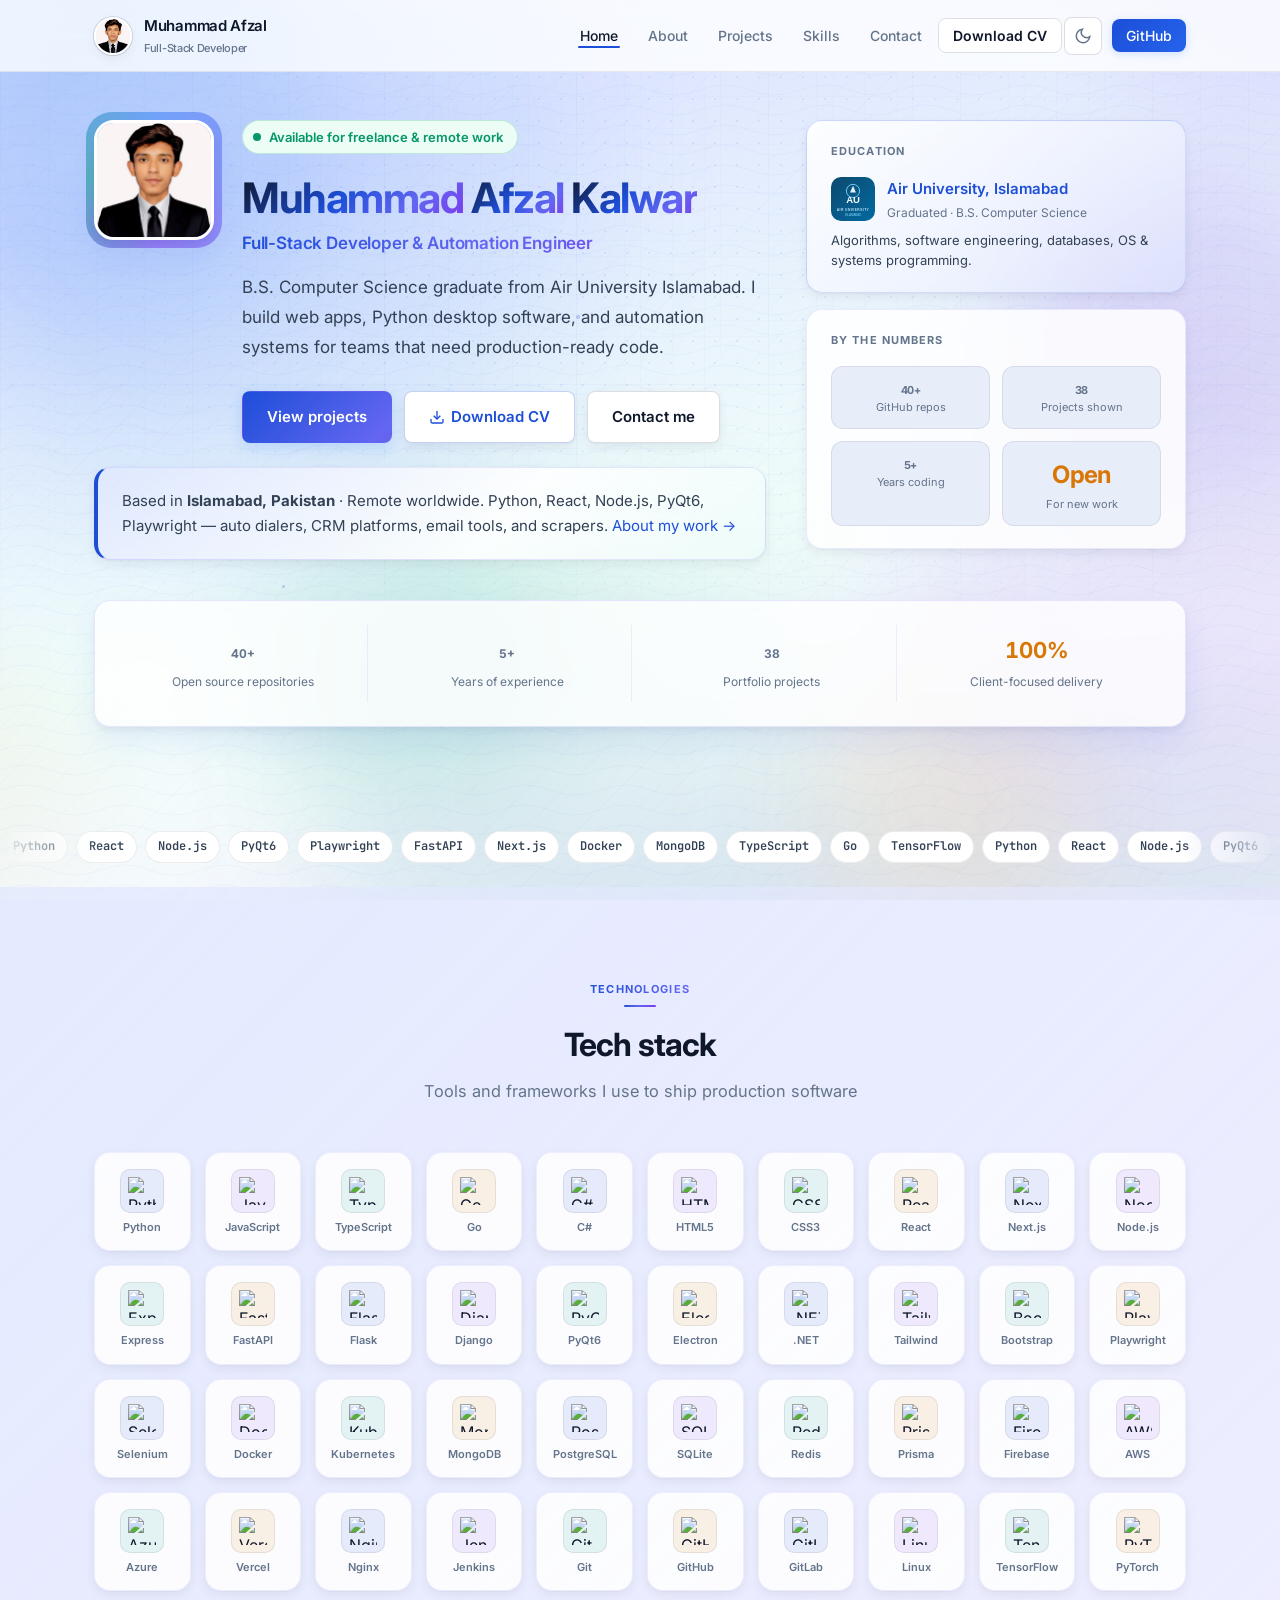
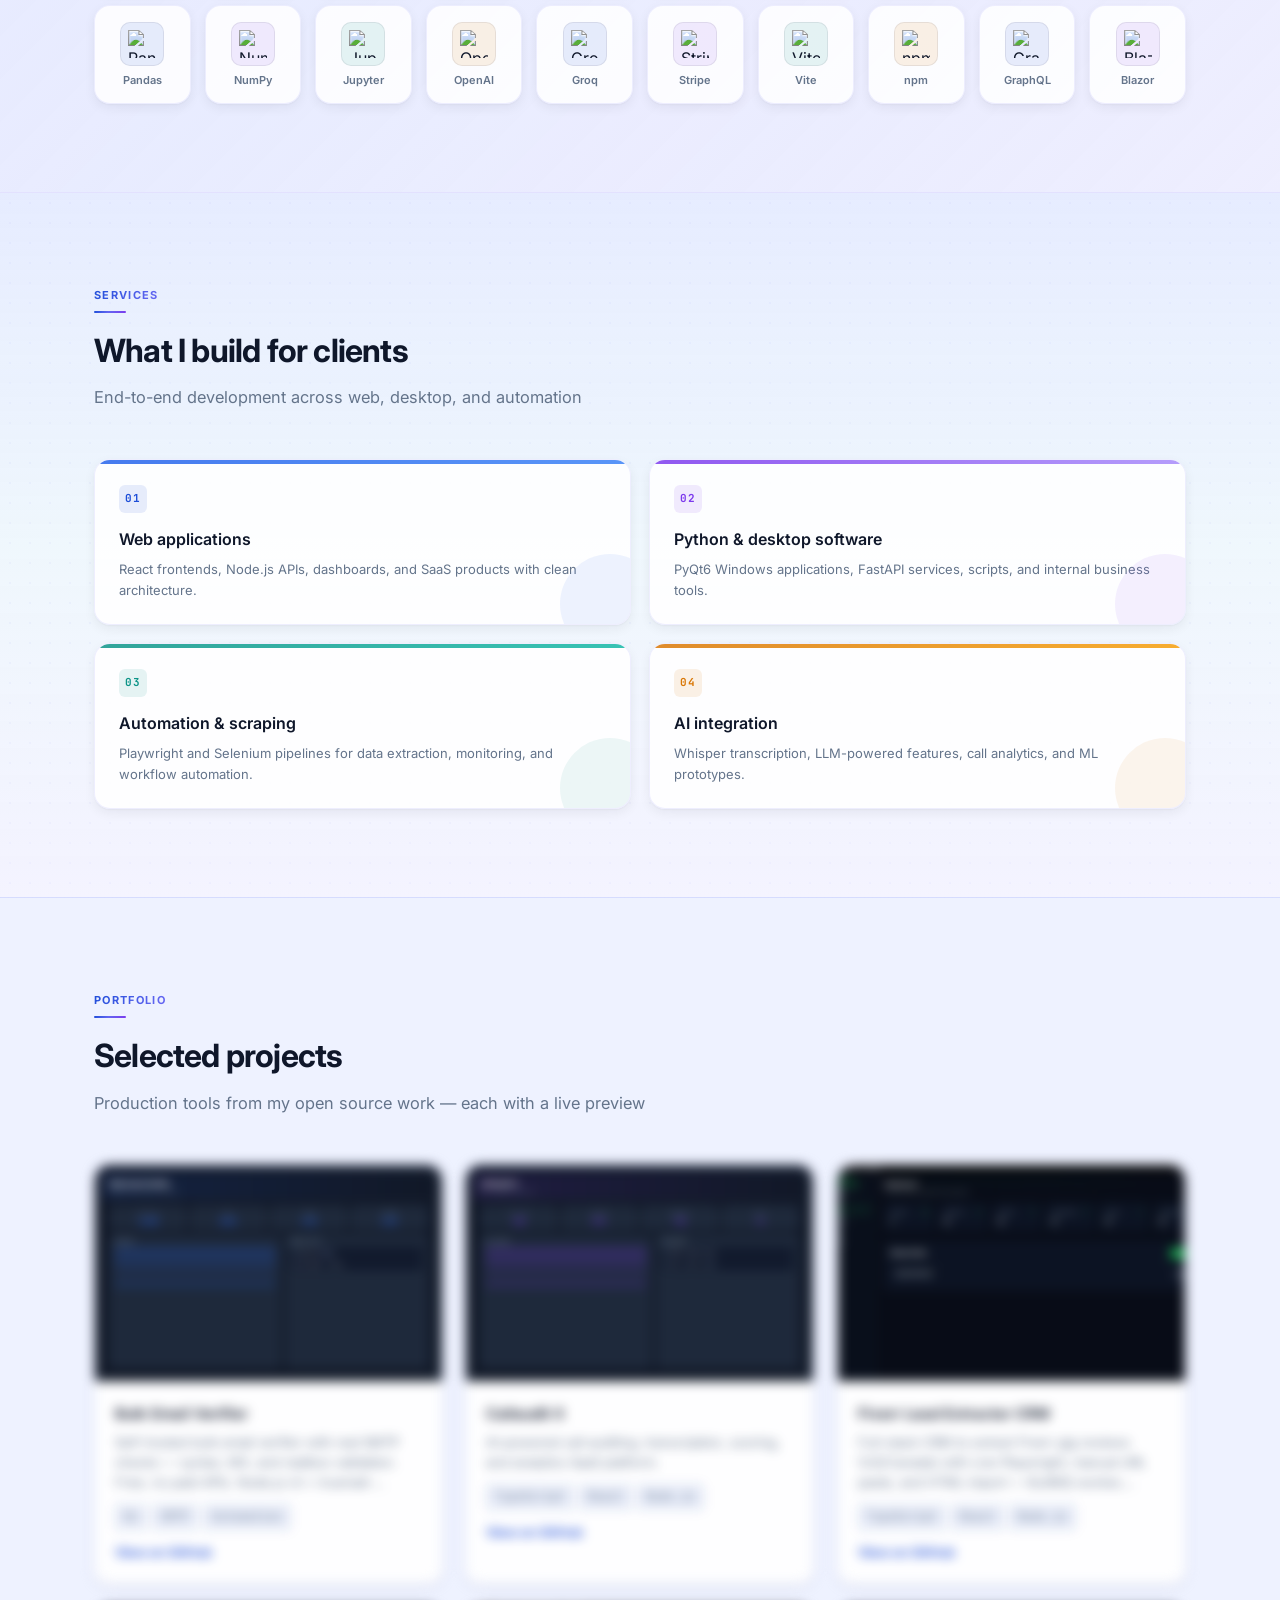
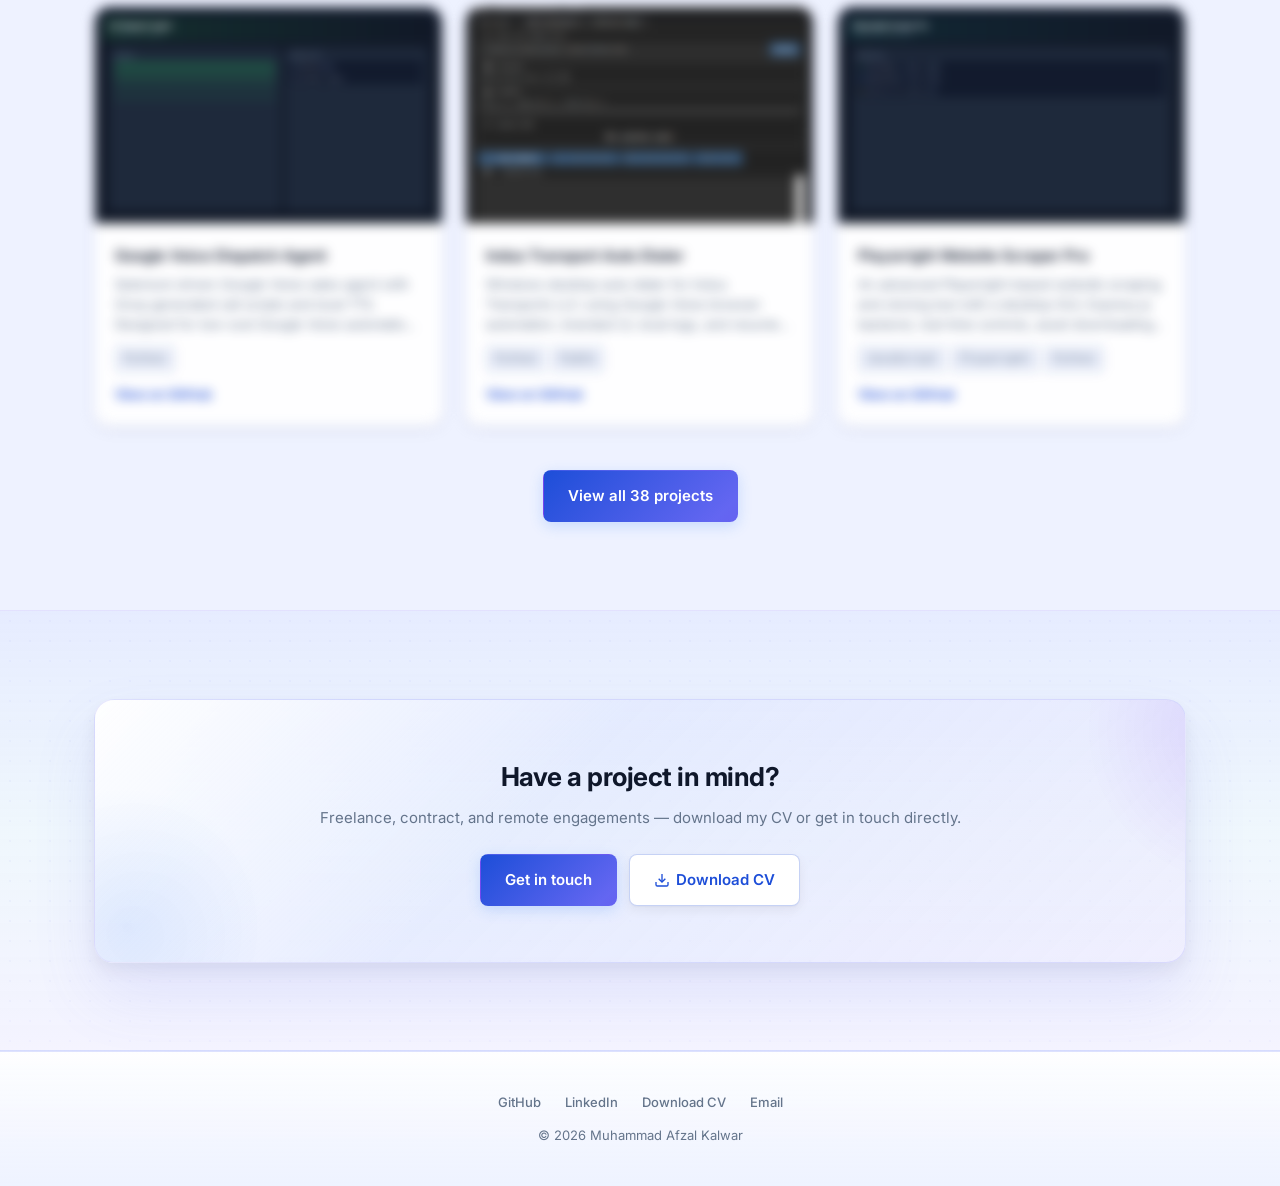
==== commit 1ce5f0a7: "Add real and polished mockup screenshots for all 38 portfolio projects. Uses user-provided MailForge" ====
--- a/index.html
+++ b/index.html
@@ -15,10 +15,10 @@
   <script>
   (function(){try{var s=localStorage.getItem('portfolio-theme');var d=window.matchMedia('(prefers-color-scheme:dark)').matches;var t=s==='dark'||s==='light'?s:(d?'dark':'light');document.documentElement.setAttribute('data-theme',t);document.documentElement.style.colorScheme=t;}catch(e){}})();
   </script>
-  <link rel="stylesheet" href="css/styles.css?v=9" />
-  <link rel="stylesheet" href="css/animations.css?v=9" />
-  <link rel="stylesheet" href="css/dark.css?v=9" />
-  <link rel="stylesheet" href="css/patterns.css?v=9" />
+  <link rel="stylesheet" href="css/styles.css?v=10" />
+  <link rel="stylesheet" href="css/animations.css?v=10" />
+  <link rel="stylesheet" href="css/dark.css?v=10" />
+  <link rel="stylesheet" href="css/patterns.css?v=10" />
   <link rel="preconnect" href="https://fonts.googleapis.com" />
   <link rel="preconnect" href="https://fonts.gstatic.com" crossorigin />
   <link href="https://fonts.googleapis.com/css2?family=Inter:wght@400;500;600;700&family=JetBrains+Mono:wght@400;500&display=swap" rel="stylesheet" />
@@ -211,12 +211,12 @@
     <p>&copy; <span id="year"></span> Muhammad Afzal Kalwar</p>
   </footer>
 
-  <script src="js/site.js?v=9"></script>
-  <script src="js/theme.js?v=9"></script>
-  <script src="js/cv-download.js?v=9"></script>
-  <script src="js/tech-stack.js?v=9"></script>
-  <script src="js/projects-data.js?v=9"></script>
-  <script src="js/projects.js?v=9"></script>
-  <script src="js/motion.js?v=9"></script>
+  <script src="js/site.js?v=10"></script>
+  <script src="js/theme.js?v=10"></script>
+  <script src="js/cv-download.js?v=10"></script>
+  <script src="js/tech-stack.js?v=10"></script>
+  <script src="js/projects-data.js?v=10"></script>
+  <script src="js/projects.js?v=10"></script>
+  <script src="js/motion.js?v=10"></script>
 </body>
 </html>
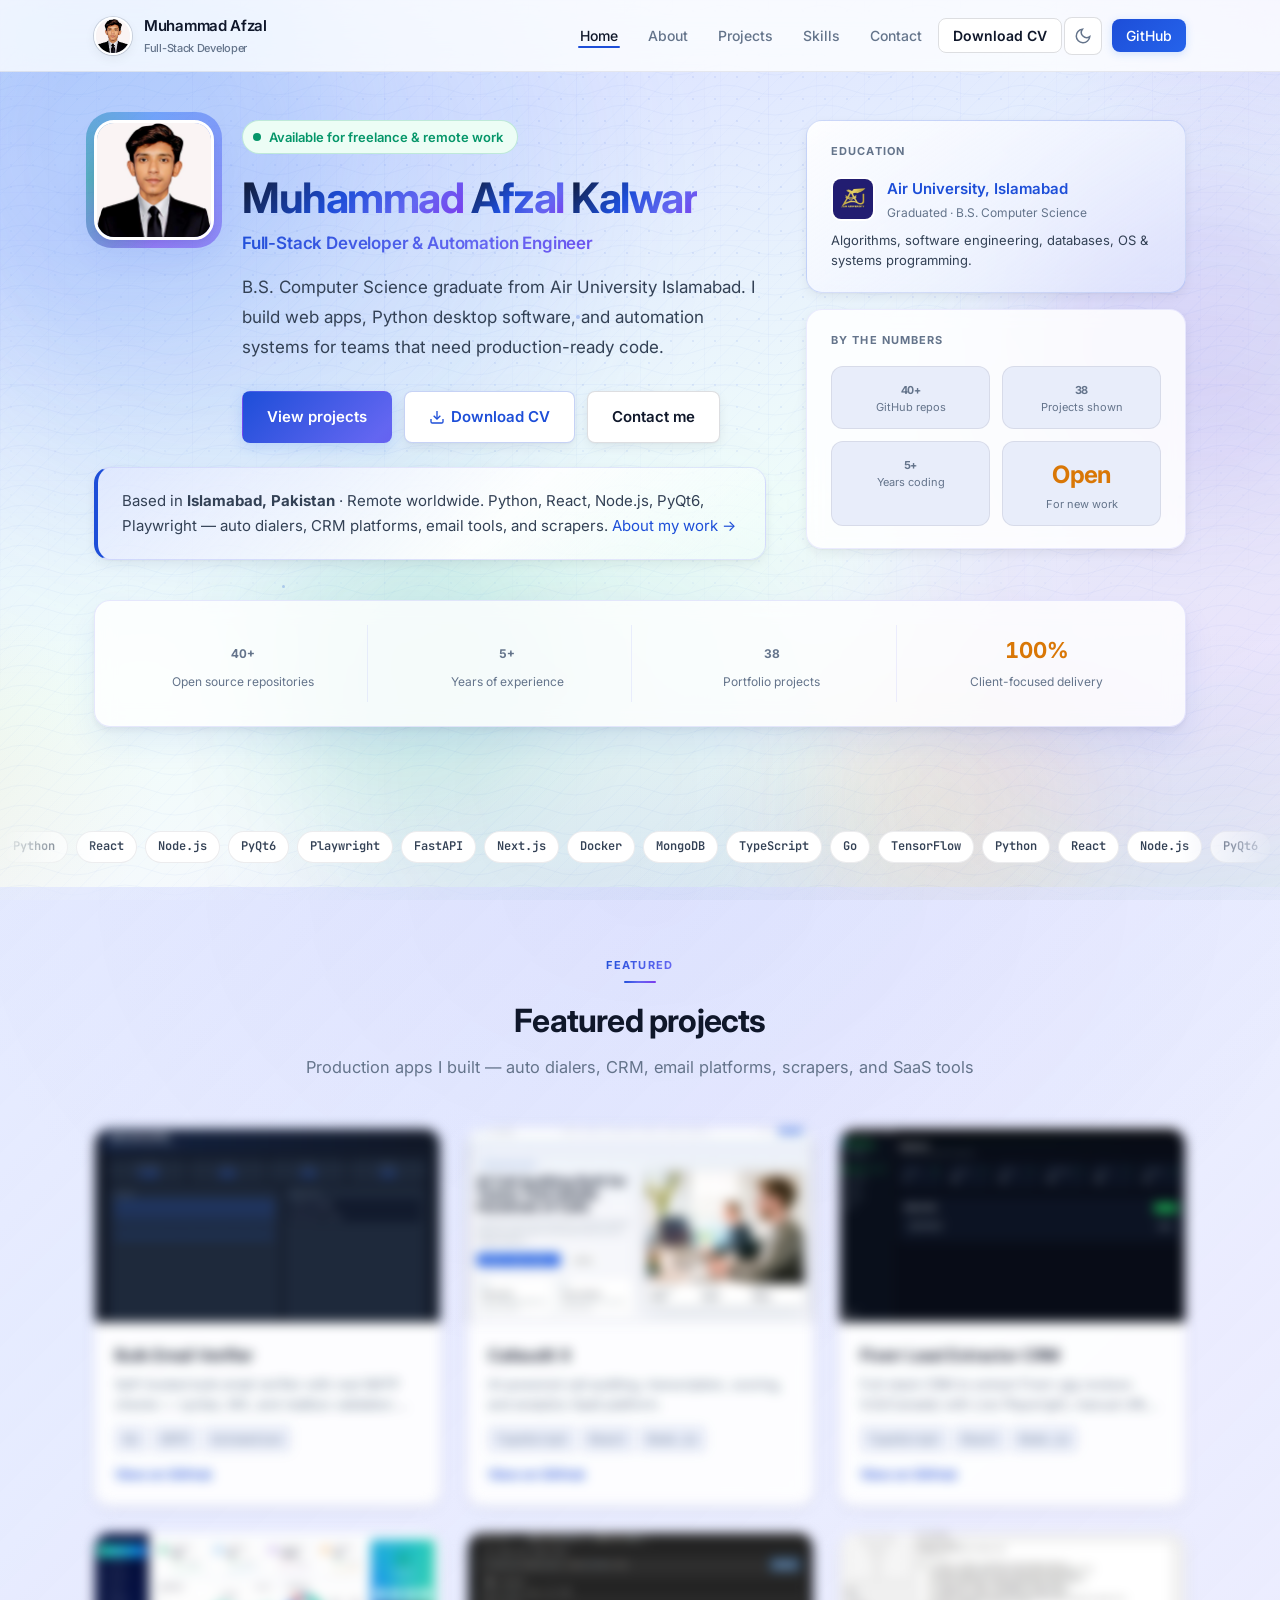
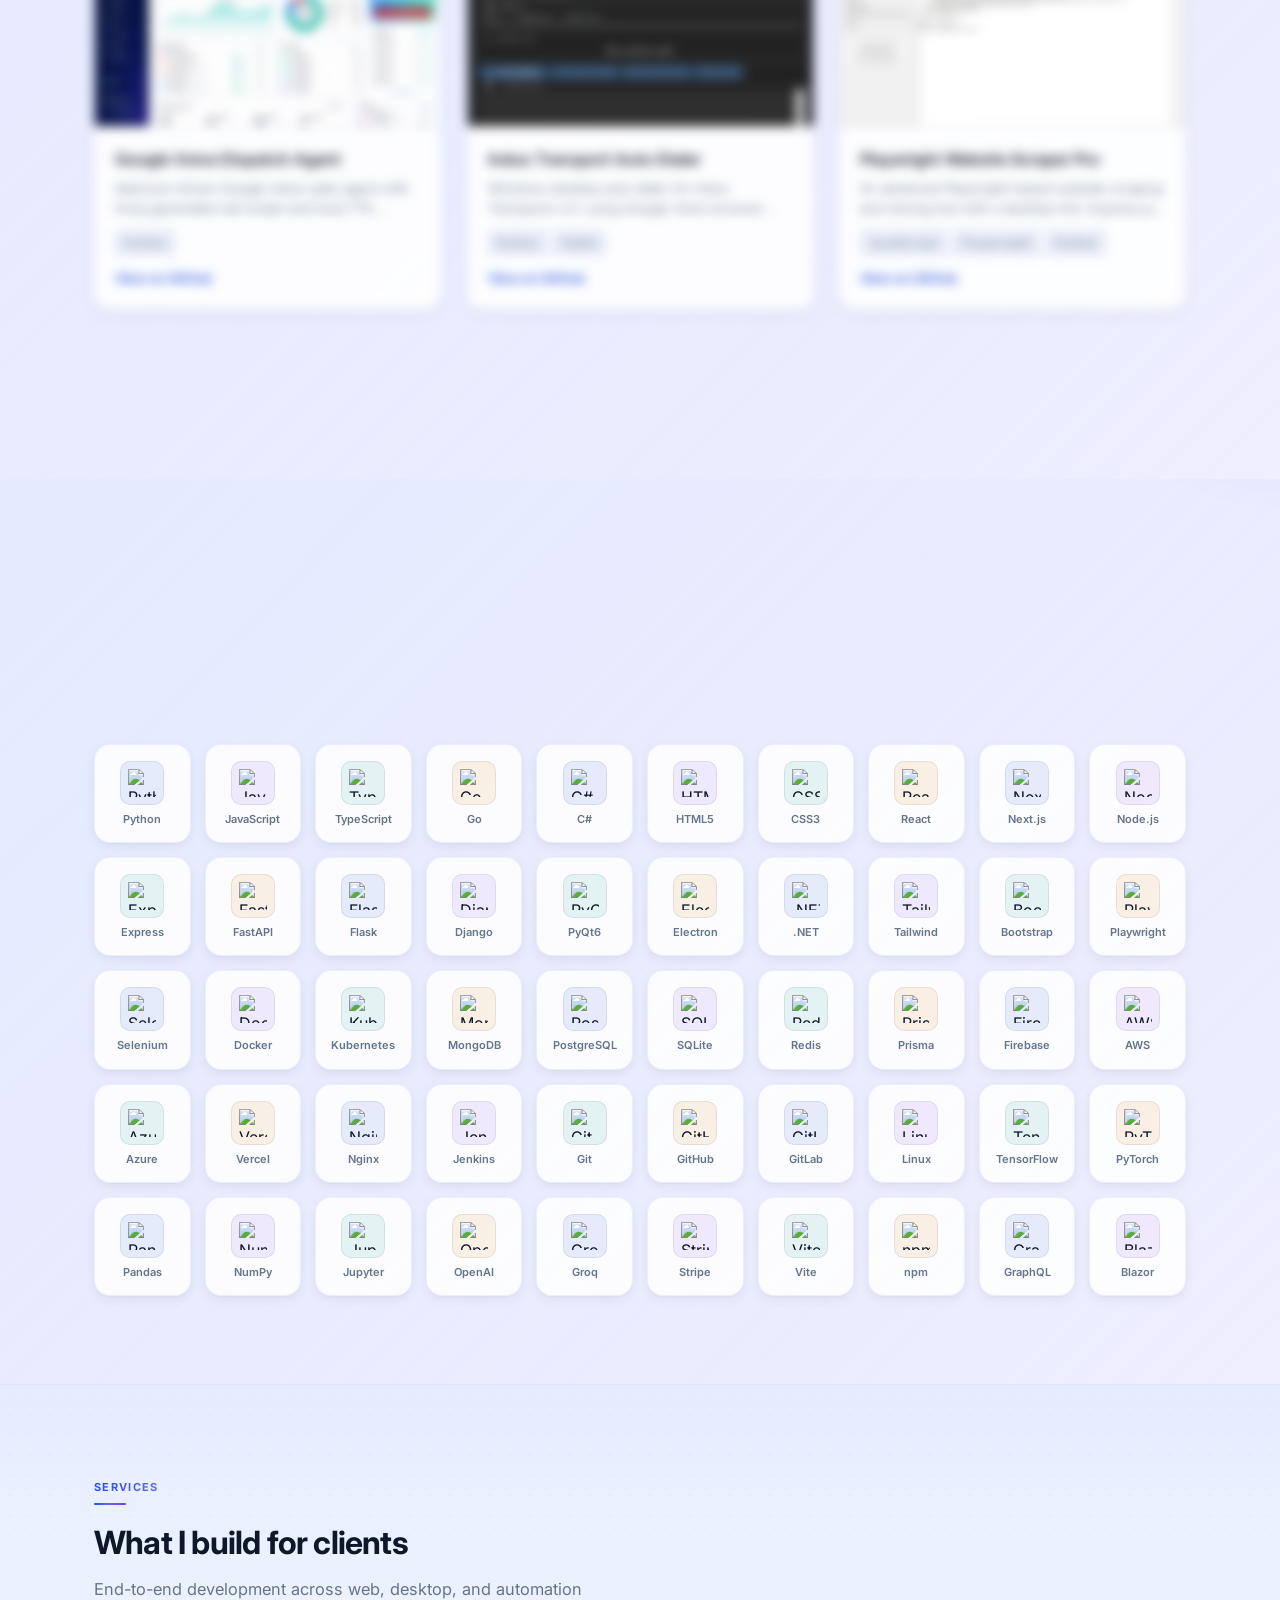
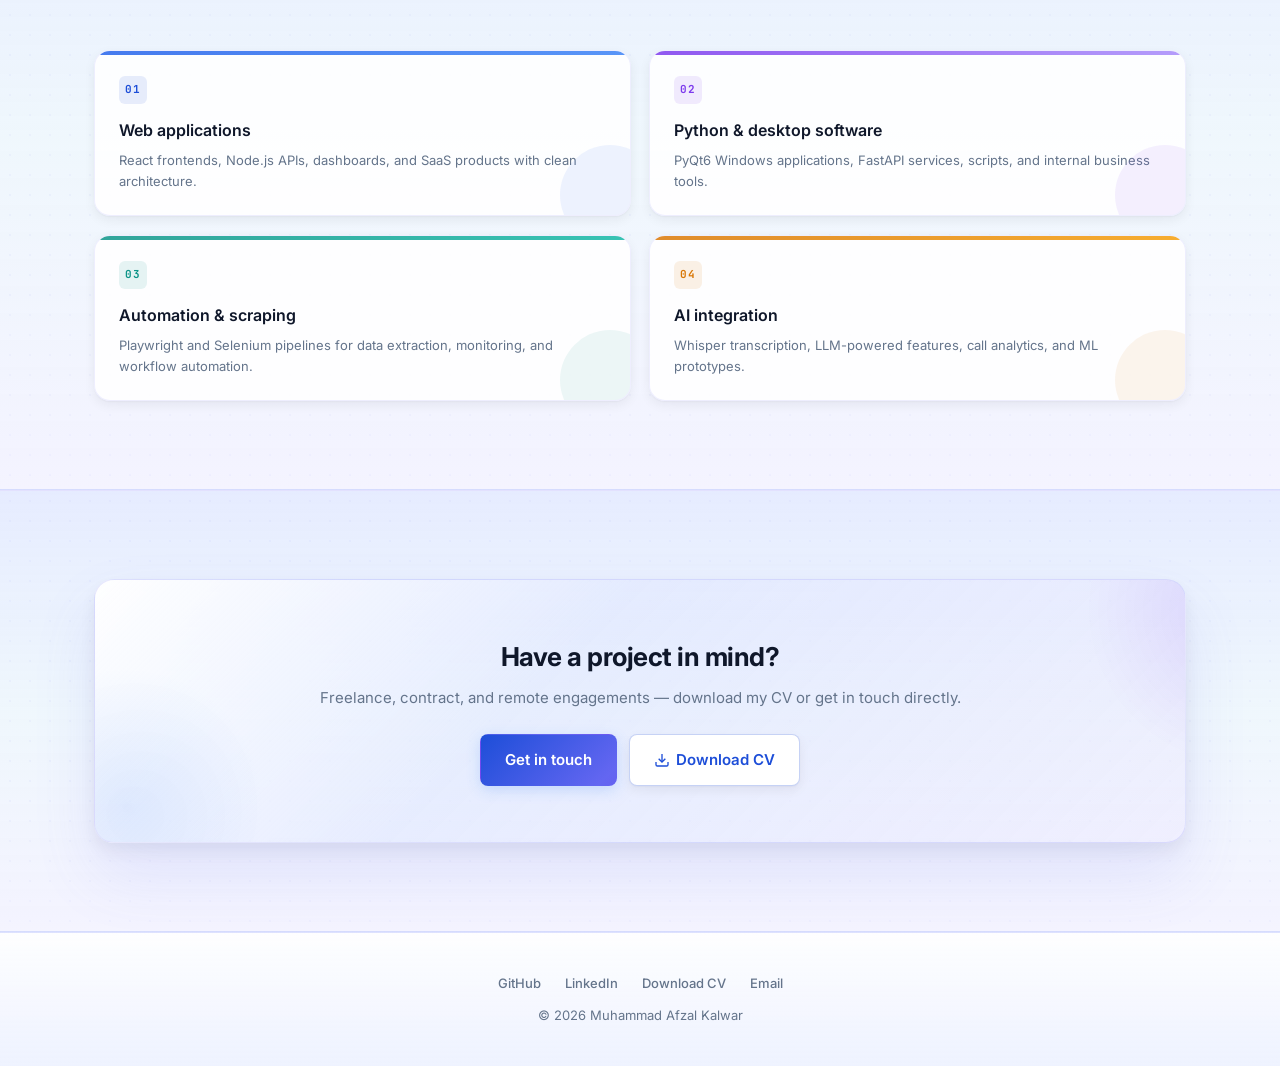
==== commit 895d74f5: "Update project screenshots, add homepage featured section, and fix About timeline alignment. Replace" ====
--- a/index.html
+++ b/index.html
@@ -15,10 +15,10 @@
   <script>
   (function(){try{var s=localStorage.getItem('portfolio-theme');var d=window.matchMedia('(prefers-color-scheme:dark)').matches;var t=s==='dark'||s==='light'?s:(d?'dark':'light');document.documentElement.setAttribute('data-theme',t);document.documentElement.style.colorScheme=t;}catch(e){}})();
   </script>
-  <link rel="stylesheet" href="css/styles.css?v=10" />
-  <link rel="stylesheet" href="css/animations.css?v=10" />
-  <link rel="stylesheet" href="css/dark.css?v=10" />
-  <link rel="stylesheet" href="css/patterns.css?v=10" />
+  <link rel="stylesheet" href="css/styles.css?v=11" />
+  <link rel="stylesheet" href="css/animations.css?v=11" />
+  <link rel="stylesheet" href="css/dark.css?v=11" />
+  <link rel="stylesheet" href="css/patterns.css?v=11" />
   <link rel="preconnect" href="https://fonts.googleapis.com" />
   <link rel="preconnect" href="https://fonts.gstatic.com" crossorigin />
   <link href="https://fonts.googleapis.com/css2?family=Inter:wght@400;500;600;700&family=JetBrains+Mono:wght@400;500&display=swap" rel="stylesheet" />
@@ -81,7 +81,7 @@
                 B.S. Computer Science graduate from Air University Islamabad. I build web apps, Python desktop software, and automation systems for teams that need production-ready code.
               </p>
               <div class="hero-actions">
-                <a href="projects.html" class="btn btn-primary btn-lg">View projects</a>
+                <a href="#featured" class="btn btn-primary btn-lg">View projects</a>
                 <a href="assets/Muhammad-Afzal-Kalwar-CV.pdf" class="btn btn-cv btn-lg" download="Muhammad-Afzal-Kalwar-CV.pdf">
                   <svg viewBox="0 0 24 24" fill="none" stroke="currentColor" stroke-width="2" aria-hidden="true"><path d="M21 15v4a2 2 0 0 1-2 2H5a2 2 0 0 1-2-2v-4"/><polyline points="7 10 12 15 17 10"/><line x1="12" y1="15" x2="12" y2="3"/></svg>
                   Download CV
@@ -104,7 +104,7 @@
           <div class="bento-card bento-card-accent reveal-scale delay-1">
             <h3>Education</h3>
             <div style="display:flex;align-items:center;gap:0.75rem;margin-bottom:0.5rem">
-              <img src="assets/education/air-university.svg" alt="Air University Islamabad" width="44" height="44" style="border-radius:10px" />
+              <img src="assets/education/air-university.png" alt="Air University Islamabad" width="44" height="44" style="border-radius:10px;object-fit:contain;background:#fff;padding:2px" />
               <div>
                 <p class="education-school" style="margin:0;font-size:0.9375rem">Air University, Islamabad</p>
                 <p style="font-size:0.75rem;color:var(--text-muted);margin:0.15rem 0 0">Graduated · B.S. Computer Science</p>
@@ -143,6 +143,20 @@
       </div>
     </section>
 
+    <section class="section section-colored featured-home" id="featured">
+      <div class="container">
+        <div class="section-head center reveal">
+          <span class="section-label">Featured</span>
+          <h2>Featured projects</h2>
+          <p>Production apps I built — auto dialers, CRM, email platforms, scrapers, and SaaS tools</p>
+        </div>
+        <div class="project-grid featured-grid" id="featuredProjects"></div>
+        <div class="section-cta reveal">
+          <a href="projects.html" class="btn btn-primary btn-lg">View all 38 projects</a>
+        </div>
+      </div>
+    </section>
+
     <section class="section section-colored">
       <div class="container">
         <div class="section-head center reveal">
@@ -166,20 +180,6 @@
           <article class="service-card"><div class="service-num">02</div><h3>Python &amp; desktop software</h3><p>PyQt6 Windows applications, FastAPI services, scripts, and internal business tools.</p></article>
           <article class="service-card"><div class="service-num">03</div><h3>Automation &amp; scraping</h3><p>Playwright and Selenium pipelines for data extraction, monitoring, and workflow automation.</p></article>
           <article class="service-card"><div class="service-num">04</div><h3>AI integration</h3><p>Whisper transcription, LLM-powered features, call analytics, and ML prototypes.</p></article>
-        </div>
-      </div>
-    </section>
-
-    <section class="section">
-      <div class="container">
-        <div class="section-head reveal">
-          <span class="section-label">Portfolio</span>
-          <h2>Selected projects</h2>
-          <p>Production tools from my open source work — each with a live preview</p>
-        </div>
-        <div class="project-grid" id="featuredProjects"></div>
-        <div class="section-cta reveal">
-          <a href="projects.html" class="btn btn-primary btn-lg">View all 38 projects</a>
         </div>
       </div>
     </section>
@@ -211,12 +211,12 @@
     <p>&copy; <span id="year"></span> Muhammad Afzal Kalwar</p>
   </footer>
 
-  <script src="js/site.js?v=10"></script>
-  <script src="js/theme.js?v=10"></script>
-  <script src="js/cv-download.js?v=10"></script>
-  <script src="js/tech-stack.js?v=10"></script>
-  <script src="js/projects-data.js?v=10"></script>
-  <script src="js/projects.js?v=10"></script>
-  <script src="js/motion.js?v=10"></script>
+  <script src="js/site.js?v=11"></script>
+  <script src="js/theme.js?v=11"></script>
+  <script src="js/cv-download.js?v=11"></script>
+  <script src="js/tech-stack.js?v=11"></script>
+  <script src="js/projects-data.js?v=11"></script>
+  <script src="js/projects.js?v=11"></script>
+  <script src="js/motion.js?v=11"></script>
 </body>
 </html>
--- a/css/styles.css
+++ b/css/styles.css
@@ -408,6 +408,25 @@
 }
 .project-links { font-size: 0.8125rem; font-weight: 600; }
 
+.featured-home {
+  position: relative;
+  padding: 4rem 0 4.5rem;
+}
+.featured-home::before {
+  content: "";
+  position: absolute;
+  inset: 0;
+  background: radial-gradient(ellipse 80% 60% at 50% 0%, rgba(99, 102, 241, 0.08), transparent 70%);
+  pointer-events: none;
+}
+.featured-grid {
+  grid-template-columns: repeat(3, 1fr);
+  gap: 1.625rem;
+}
+.featured-grid .project-shot { aspect-ratio: 16/9; }
+.featured-grid .project-body h3 { font-size: 1rem; }
+.featured-grid .project-body p { -webkit-line-clamp: 2; }
+
 .filter-bar {
   display: flex; flex-wrap: wrap; gap: 0.5rem; margin-bottom: 2rem;
   padding: 0.375rem; background: var(--surface);
@@ -476,17 +495,69 @@
 }
 .about-text h2 { font-size: 1.375rem; margin-bottom: 1rem; font-weight: 700; }
 .about-text p { color: var(--text-secondary); margin-bottom: 1rem; font-size: 0.9375rem; line-height: 1.75; }
-.timeline { border-left: 2px solid var(--border); padding-left: 1.5rem; }
-.timeline-item { position: relative; padding-bottom: 2rem; }
-.timeline-item::before {
-  content: ""; position: absolute; left: -1.56rem; top: 0.45rem;
-  width: 10px; height: 10px; border-radius: 50%;
-  background: var(--accent); border: 3px solid var(--surface);
-  box-shadow: 0 0 0 1px var(--border-strong);
-}
-.timeline-date { font-size: 0.6875rem; font-weight: 700; color: var(--accent); text-transform: uppercase; letter-spacing: 0.08em; }
-.timeline-item h3 { font-size: 1rem; font-weight: 600; margin: 0.25rem 0; }
-.timeline-item p { font-size: 0.8125rem; color: var(--text-muted); line-height: 1.6; }
+.timeline-wrap { max-width: 720px; }
+.timeline-head {
+  margin-bottom: 2rem;
+  padding-left: calc(var(--timeline-marker) + var(--timeline-gap));
+}
+.timeline-head h2 { margin-bottom: 0; }
+.timeline {
+  --timeline-marker: 12px;
+  --timeline-gap: 1.5rem;
+  --timeline-line: 2px;
+  display: flex;
+  flex-direction: column;
+  position: relative;
+}
+.timeline::before {
+  content: "";
+  position: absolute;
+  left: calc(var(--timeline-marker) / 2 - var(--timeline-line) / 2);
+  top: 1.75rem;
+  bottom: 1rem;
+  width: var(--timeline-line);
+  background: linear-gradient(180deg, var(--accent) 0%, rgba(99, 102, 241, 0.35) 8%, var(--border) 18%, var(--border) 100%);
+  border-radius: 2px;
+}
+.timeline-item {
+  display: grid;
+  grid-template-columns: var(--timeline-marker) 1fr;
+  grid-template-rows: auto auto;
+  column-gap: var(--timeline-gap);
+  row-gap: 0.4rem;
+  align-items: start;
+  padding-bottom: 2.25rem;
+}
+.timeline-item:last-child { padding-bottom: 0; }
+.timeline-date {
+  grid-column: 2;
+  grid-row: 1;
+  font-size: 0.6875rem;
+  font-weight: 700;
+  color: var(--accent);
+  text-transform: uppercase;
+  letter-spacing: 0.08em;
+}
+.timeline-marker {
+  grid-column: 1;
+  grid-row: 2;
+  width: var(--timeline-marker);
+  height: var(--timeline-marker);
+  border-radius: 50%;
+  background: var(--accent);
+  border: 3px solid var(--surface);
+  box-shadow: 0 0 0 2px rgba(59, 130, 246, 0.35);
+  margin-top: 0.15rem;
+  position: relative;
+  z-index: 1;
+}
+.timeline-body {
+  grid-column: 2;
+  grid-row: 2;
+  min-width: 0;
+}
+.timeline-body h3 { font-size: 1.0625rem; font-weight: 600; margin: 0 0 0.5rem; line-height: 1.35; }
+.timeline-body p { font-size: 0.875rem; color: var(--text-muted); line-height: 1.65; margin: 0; }
 
 /* Skills */
 .skills-grid { display: grid; grid-template-columns: repeat(2, 1fr); gap: 2.5rem; }
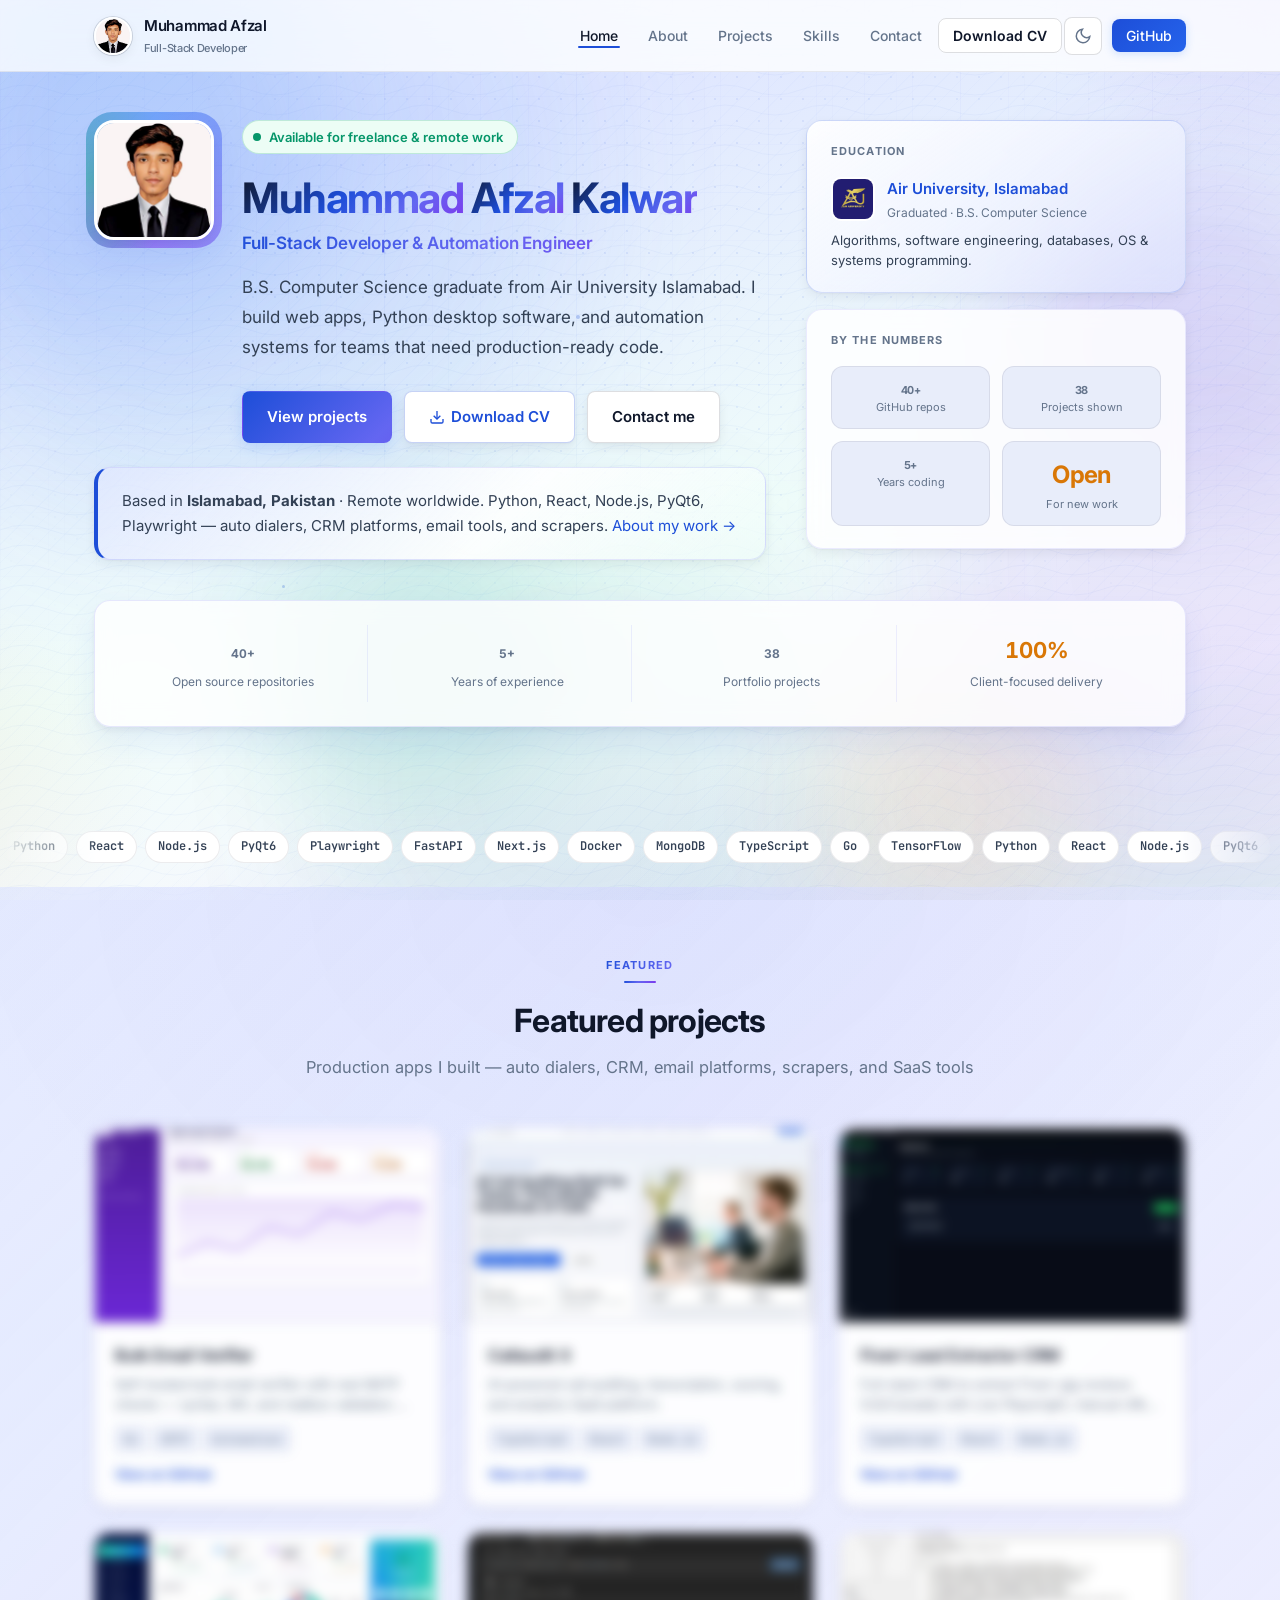
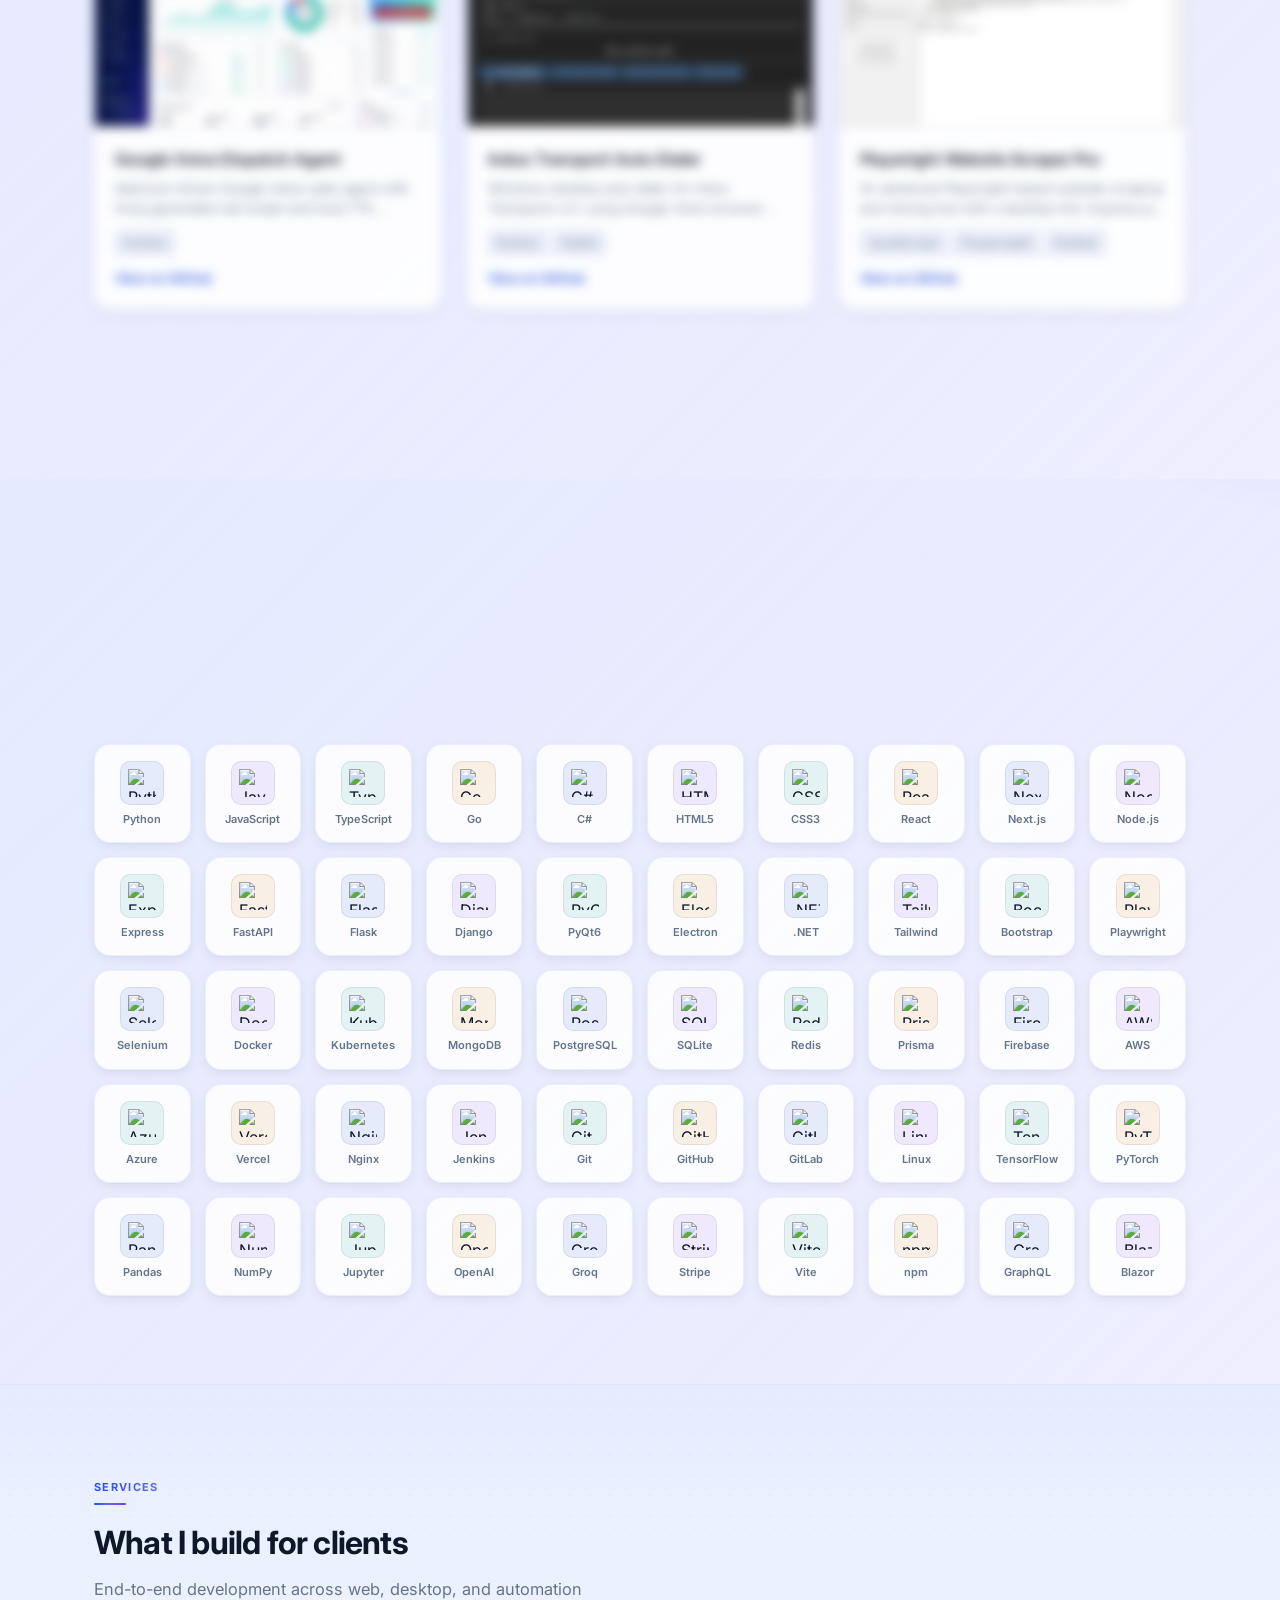
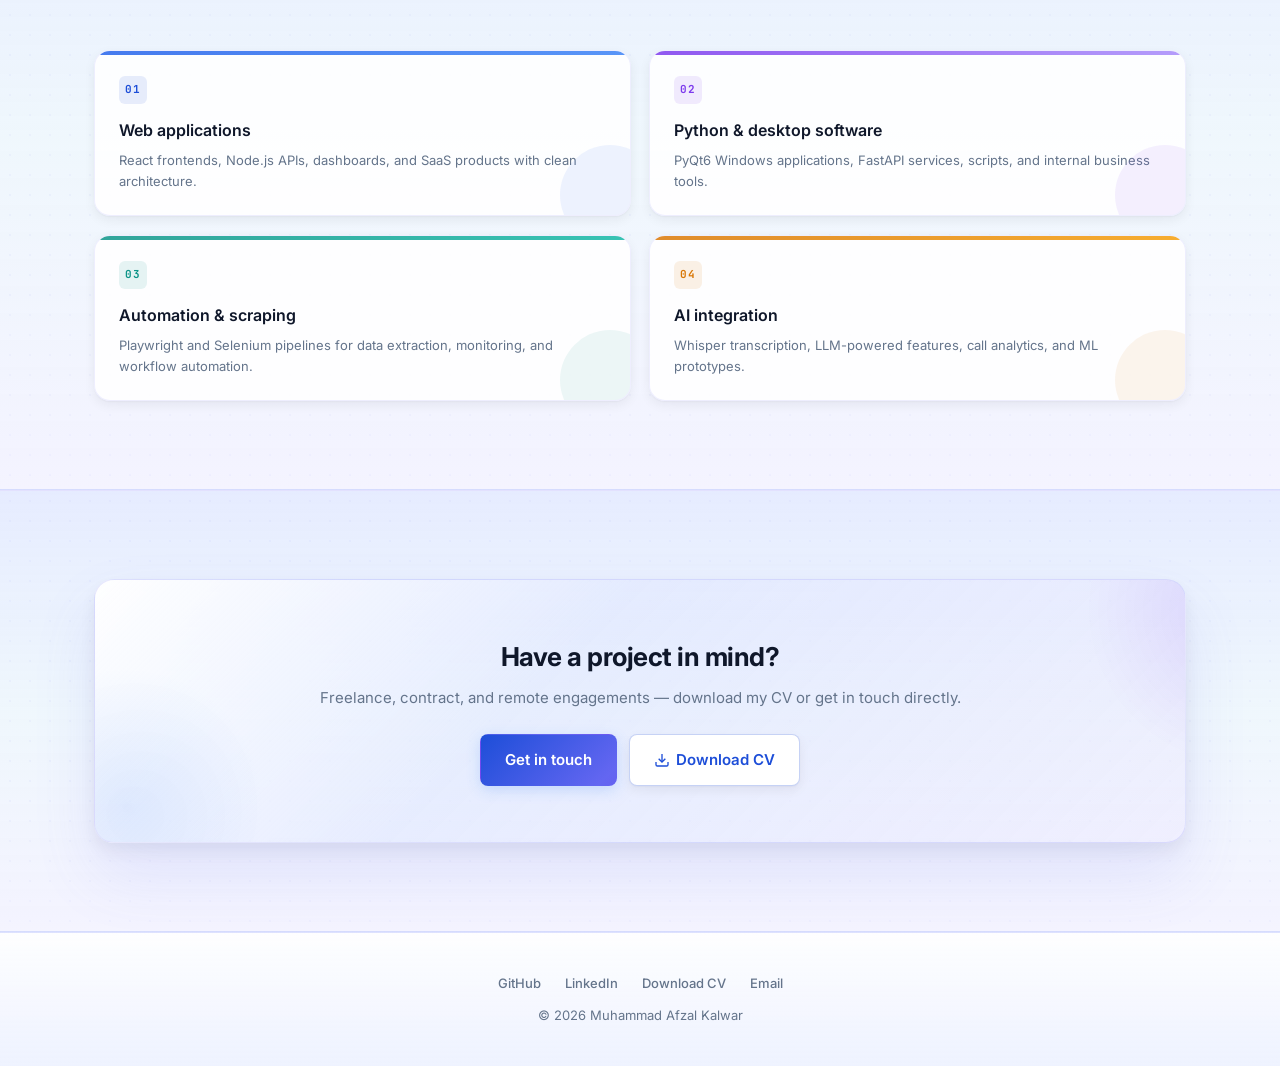
==== commit c9d0f520: "Add unique UI mockup screenshots for 16 portfolio projects. Generate distinct themed designs per pro" ====
--- a/index.html
+++ b/index.html
@@ -15,10 +15,10 @@
   <script>
   (function(){try{var s=localStorage.getItem('portfolio-theme');var d=window.matchMedia('(prefers-color-scheme:dark)').matches;var t=s==='dark'||s==='light'?s:(d?'dark':'light');document.documentElement.setAttribute('data-theme',t);document.documentElement.style.colorScheme=t;}catch(e){}})();
   </script>
-  <link rel="stylesheet" href="css/styles.css?v=11" />
-  <link rel="stylesheet" href="css/animations.css?v=11" />
-  <link rel="stylesheet" href="css/dark.css?v=11" />
-  <link rel="stylesheet" href="css/patterns.css?v=11" />
+  <link rel="stylesheet" href="css/styles.css?v=12" />
+  <link rel="stylesheet" href="css/animations.css?v=12" />
+  <link rel="stylesheet" href="css/dark.css?v=12" />
+  <link rel="stylesheet" href="css/patterns.css?v=12" />
   <link rel="preconnect" href="https://fonts.googleapis.com" />
   <link rel="preconnect" href="https://fonts.gstatic.com" crossorigin />
   <link href="https://fonts.googleapis.com/css2?family=Inter:wght@400;500;600;700&family=JetBrains+Mono:wght@400;500&display=swap" rel="stylesheet" />
@@ -211,12 +211,12 @@
     <p>&copy; <span id="year"></span> Muhammad Afzal Kalwar</p>
   </footer>
 
-  <script src="js/site.js?v=11"></script>
-  <script src="js/theme.js?v=11"></script>
-  <script src="js/cv-download.js?v=11"></script>
-  <script src="js/tech-stack.js?v=11"></script>
-  <script src="js/projects-data.js?v=11"></script>
-  <script src="js/projects.js?v=11"></script>
-  <script src="js/motion.js?v=11"></script>
+  <script src="js/site.js?v=12"></script>
+  <script src="js/theme.js?v=12"></script>
+  <script src="js/cv-download.js?v=12"></script>
+  <script src="js/tech-stack.js?v=12"></script>
+  <script src="js/projects-data.js?v=12"></script>
+  <script src="js/projects.js?v=12"></script>
+  <script src="js/motion.js?v=12"></script>
 </body>
 </html>
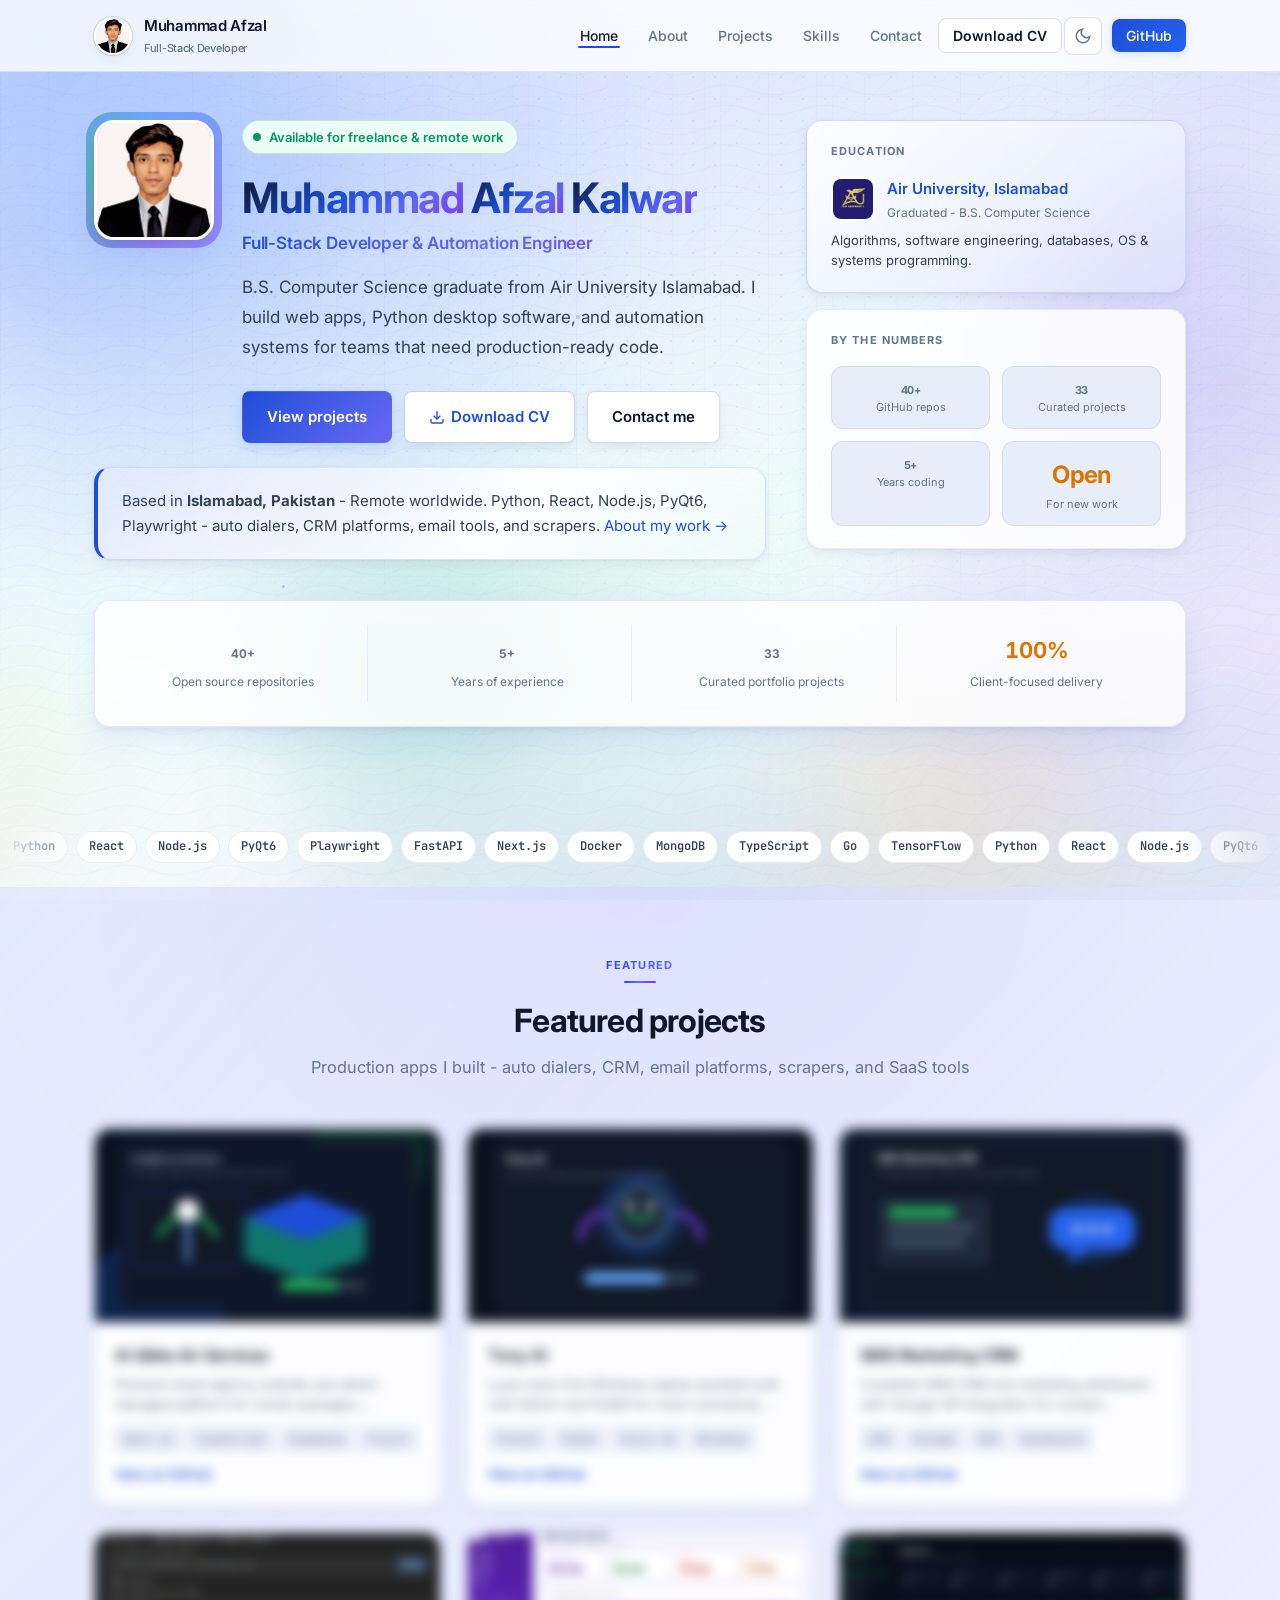
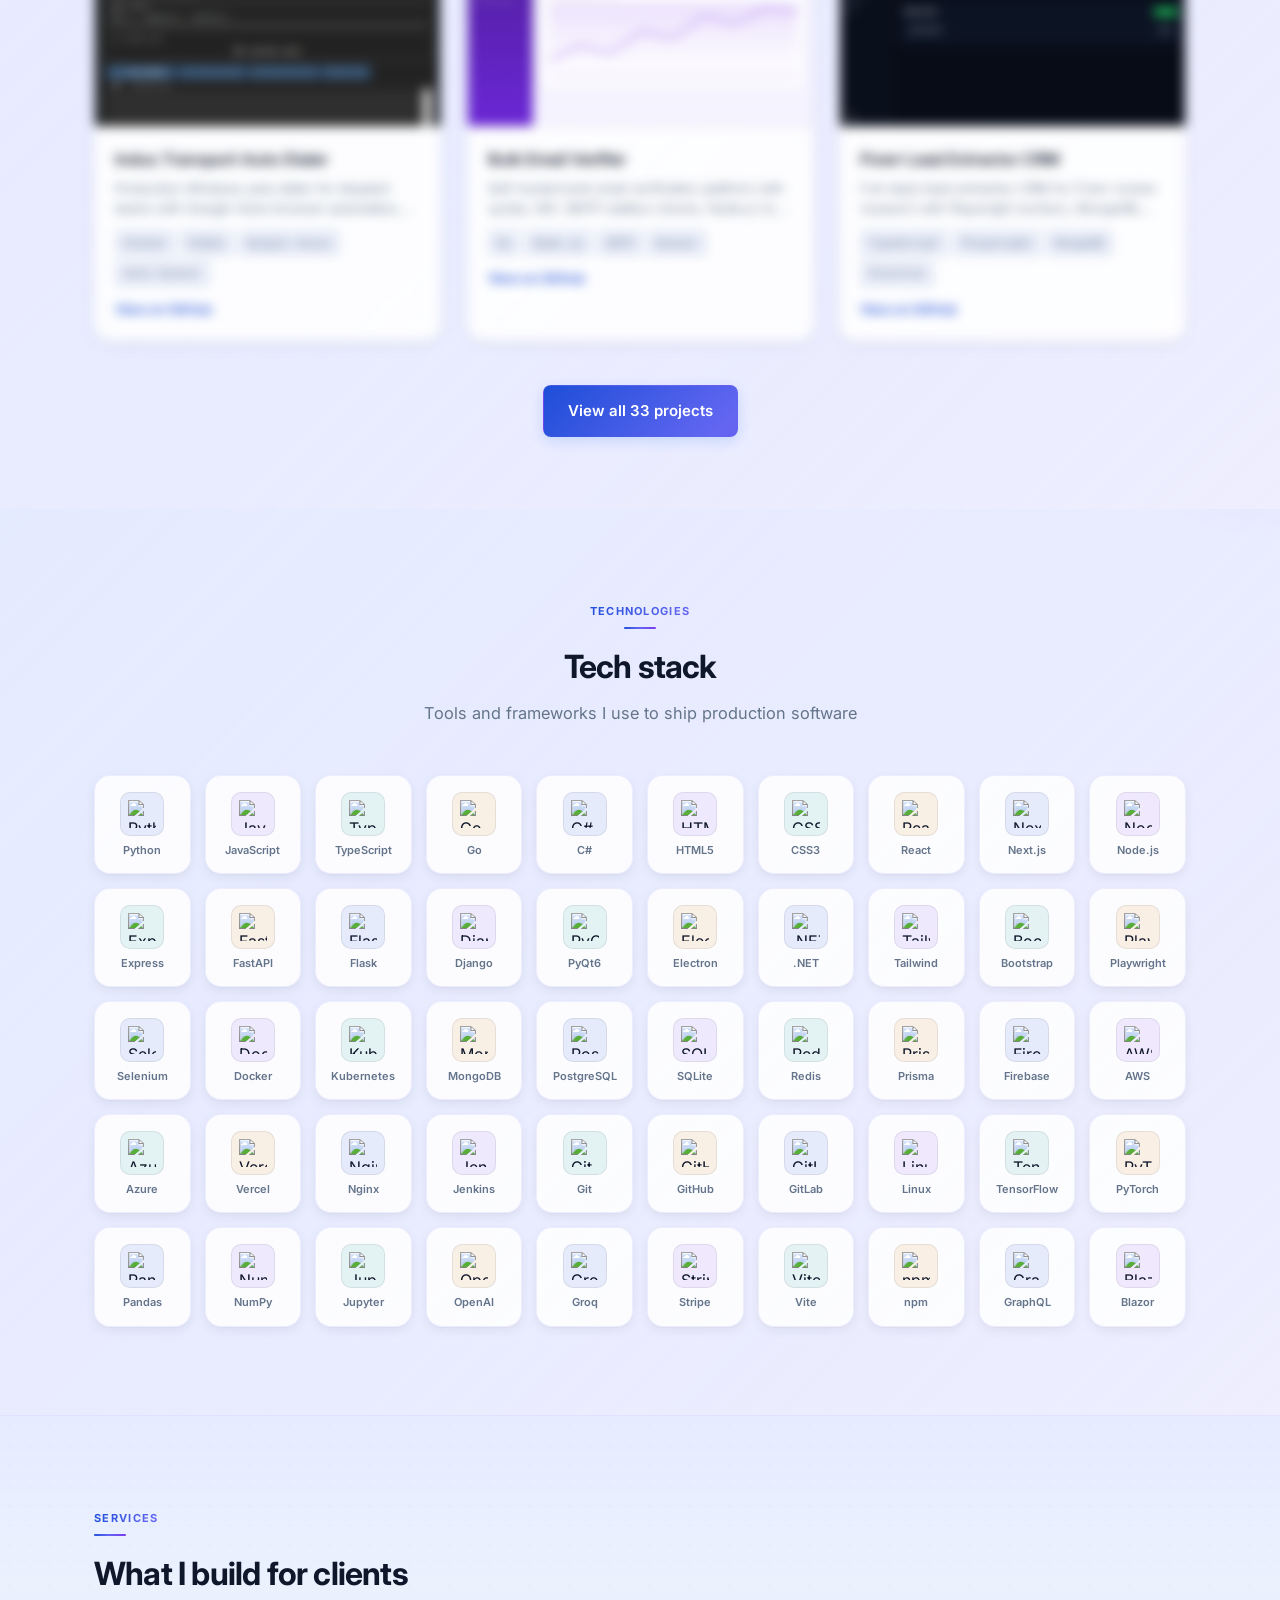
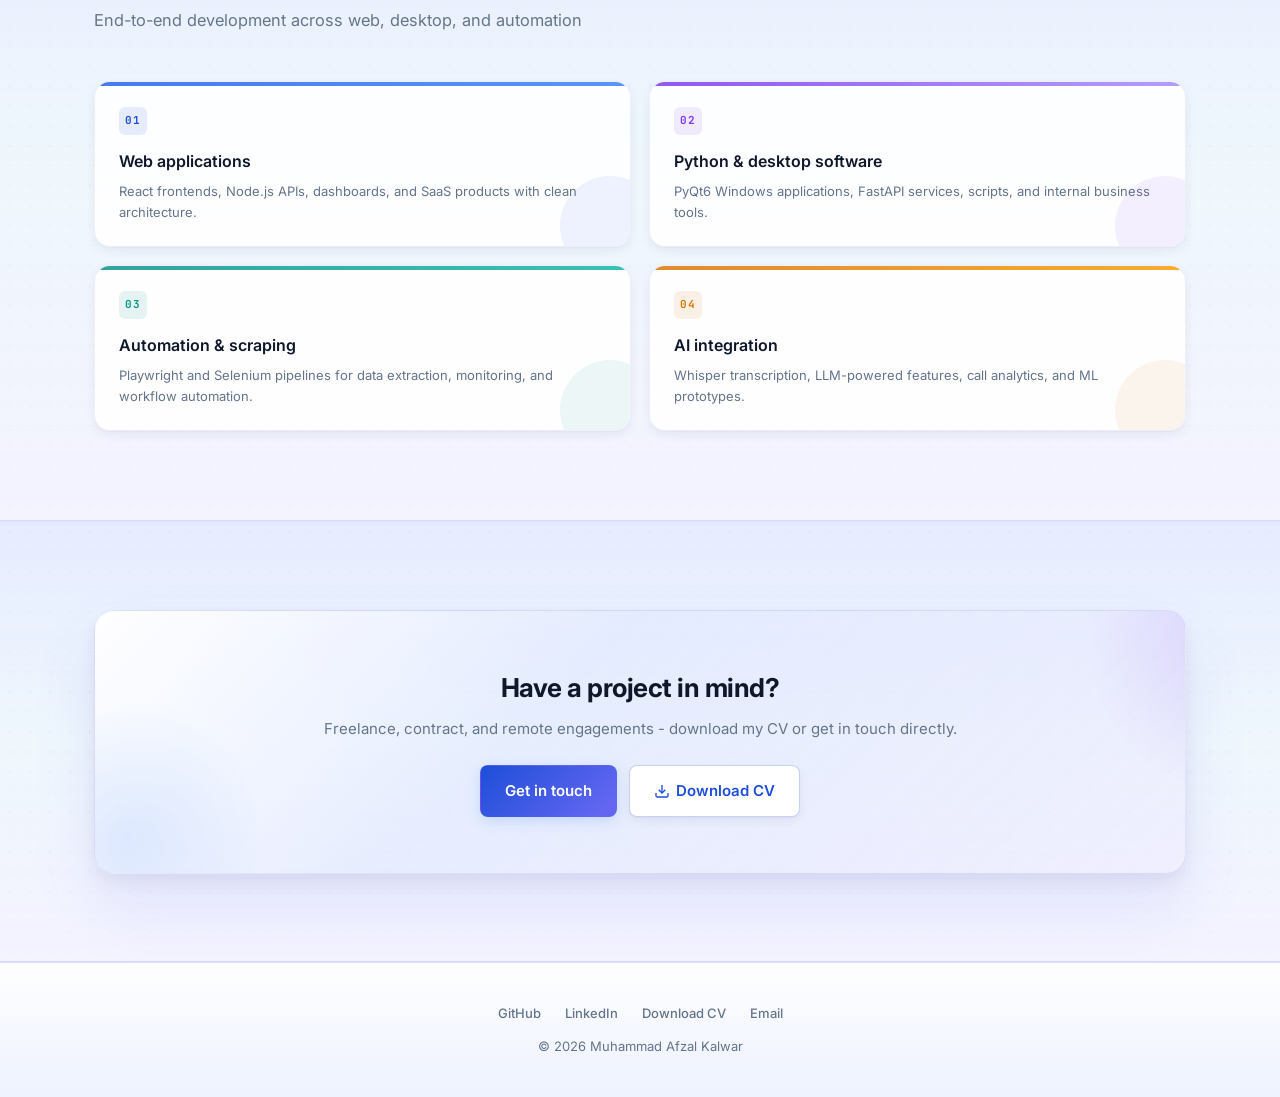
==== commit 7f1ebd72: "docs: refresh portfolio projects" ====
--- a/index.html
+++ b/index.html
@@ -4,7 +4,7 @@
   <meta charset="UTF-8" />
   <meta name="viewport" content="width=device-width, initial-scale=1.0" />
   <title>Muhammad Afzal Kalwar | Full-Stack Developer</title>
-  <meta name="description" content="Muhammad Afzal Kalwar — Full-Stack Developer & Automation Engineer. B.S. Computer Science, Air University Islamabad. Python, React, Node.js, PyQt6." />
+  <meta name="description" content="Muhammad Afzal Kalwar - Full-Stack Developer & Automation Engineer. B.S. Computer Science, Air University Islamabad. Python, React, Node.js, PyQt6." />
   <link rel="canonical" href="https://mafzalkalwardev.github.io/" />
 <link rel="icon" type="image/png" sizes="32x32" href="assets/favicon-32.png" />
   <link rel="icon" type="image/png" sizes="16x16" href="assets/favicon-16.png" />
@@ -15,10 +15,10 @@
   <script>
   (function(){try{var s=localStorage.getItem('portfolio-theme');var d=window.matchMedia('(prefers-color-scheme:dark)').matches;var t=s==='dark'||s==='light'?s:(d?'dark':'light');document.documentElement.setAttribute('data-theme',t);document.documentElement.style.colorScheme=t;}catch(e){}})();
   </script>
-  <link rel="stylesheet" href="css/styles.css?v=12" />
-  <link rel="stylesheet" href="css/animations.css?v=12" />
-  <link rel="stylesheet" href="css/dark.css?v=12" />
-  <link rel="stylesheet" href="css/patterns.css?v=12" />
+  <link rel="stylesheet" href="css/styles.css?v=13" />
+  <link rel="stylesheet" href="css/animations.css?v=13" />
+  <link rel="stylesheet" href="css/dark.css?v=13" />
+  <link rel="stylesheet" href="css/patterns.css?v=13" />
   <link rel="preconnect" href="https://fonts.googleapis.com" />
   <link rel="preconnect" href="https://fonts.gstatic.com" crossorigin />
   <link href="https://fonts.googleapis.com/css2?family=Inter:wght@400;500;600;700&family=JetBrains+Mono:wght@400;500&display=swap" rel="stylesheet" />
@@ -93,8 +93,8 @@
 
           <div class="hero-panel reveal">
             <p>
-              Based in <strong>Islamabad, Pakistan</strong> · Remote worldwide.
-              Python, React, Node.js, PyQt6, Playwright — auto dialers, CRM platforms, email tools, and scrapers.
+              Based in <strong>Islamabad, Pakistan</strong> - Remote worldwide.
+              Python, React, Node.js, PyQt6, Playwright - auto dialers, CRM platforms, email tools, and scrapers.
               <a href="about.html">About my work &rarr;</a>
             </p>
           </div>
@@ -107,7 +107,7 @@
               <img src="assets/education/air-university.png" alt="Air University Islamabad" width="44" height="44" style="border-radius:10px;object-fit:contain;background:#fff;padding:2px" />
               <div>
                 <p class="education-school" style="margin:0;font-size:0.9375rem">Air University, Islamabad</p>
-                <p style="font-size:0.75rem;color:var(--text-muted);margin:0.15rem 0 0">Graduated · B.S. Computer Science</p>
+                <p style="font-size:0.75rem;color:var(--text-muted);margin:0.15rem 0 0">Graduated - B.S. Computer Science</p>
               </div>
             </div>
             <p style="font-size:0.8125rem;color:var(--text-secondary);margin:0;line-height:1.55">Algorithms, software engineering, databases, OS &amp; systems programming.</p>
@@ -116,7 +116,7 @@
             <h3>By the numbers</h3>
             <div class="bento-stats">
               <div class="bento-stat"><strong><span data-count="40" data-suffix="+">0</span></strong><span>GitHub repos</span></div>
-              <div class="bento-stat"><strong><span data-count="38">0</span></strong><span>Projects shown</span></div>
+              <div class="bento-stat"><strong><span data-count="33">0</span></strong><span>Curated projects</span></div>
               <div class="bento-stat"><strong><span data-count="5" data-suffix="+">0</span></strong><span>Years coding</span></div>
               <div class="bento-stat"><strong>Open</strong><span>For new work</span></div>
             </div>
@@ -128,7 +128,7 @@
         <div class="hero-meta reveal">
           <div><strong><span data-count="40" data-suffix="+">0</span></strong><span>Open source repositories</span></div>
           <div><strong><span data-count="5" data-suffix="+">0</span></strong><span>Years of experience</span></div>
-          <div><strong><span data-count="38">0</span></strong><span>Portfolio projects</span></div>
+          <div><strong><span data-count="33">0</span></strong><span>Curated portfolio projects</span></div>
           <div><strong>100%</strong><span>Client-focused delivery</span></div>
         </div>
       </div>
@@ -148,11 +148,11 @@
         <div class="section-head center reveal">
           <span class="section-label">Featured</span>
           <h2>Featured projects</h2>
-          <p>Production apps I built — auto dialers, CRM, email platforms, scrapers, and SaaS tools</p>
+          <p>Production apps I built - auto dialers, CRM, email platforms, scrapers, and SaaS tools</p>
         </div>
         <div class="project-grid featured-grid" id="featuredProjects"></div>
         <div class="section-cta reveal">
-          <a href="projects.html" class="btn btn-primary btn-lg">View all 38 projects</a>
+          <a href="projects.html" class="btn btn-primary btn-lg">View all 33 projects</a>
         </div>
       </div>
     </section>
@@ -188,7 +188,7 @@
       <div class="container">
         <div class="cta-band reveal-scale">
           <h2>Have a project in mind?</h2>
-          <p>Freelance, contract, and remote engagements — download my CV or get in touch directly.</p>
+          <p>Freelance, contract, and remote engagements - download my CV or get in touch directly.</p>
           <div style="display:flex;flex-wrap:wrap;gap:0.75rem;justify-content:center">
             <a href="contact.html" class="btn btn-primary btn-lg">Get in touch</a>
             <a href="assets/Muhammad-Afzal-Kalwar-CV.pdf" class="btn btn-cv btn-lg" download="Muhammad-Afzal-Kalwar-CV.pdf">
@@ -211,12 +211,12 @@
     <p>&copy; <span id="year"></span> Muhammad Afzal Kalwar</p>
   </footer>
 
-  <script src="js/site.js?v=12"></script>
-  <script src="js/theme.js?v=12"></script>
-  <script src="js/cv-download.js?v=12"></script>
-  <script src="js/tech-stack.js?v=12"></script>
-  <script src="js/projects-data.js?v=12"></script>
-  <script src="js/projects.js?v=12"></script>
-  <script src="js/motion.js?v=12"></script>
+  <script src="js/site.js?v=13"></script>
+  <script src="js/theme.js?v=13"></script>
+  <script src="js/cv-download.js?v=13"></script>
+  <script src="js/tech-stack.js?v=13"></script>
+  <script src="js/projects-data.js?v=13"></script>
+  <script src="js/projects.js?v=13"></script>
+  <script src="js/motion.js?v=13"></script>
 </body>
 </html>
--- a/css/styles.css
+++ b/css/styles.css
@@ -440,7 +440,7 @@
 }
 .filter-btn:hover { color: var(--text); background: var(--bg-subtle); }
 .filter-btn.active {
-  background: var(--text); color: #fff;
+  background: var(--text); color: var(--bg);
   box-shadow: var(--shadow-sm);
 }
 
--- a/css/dark.css
+++ b/css/dark.css
@@ -148,6 +148,12 @@
   -webkit-text-fill-color: transparent;
 }
 
+html[data-theme="dark"] .filter-btn.active,
+:root:not([data-theme="light"]) .filter-btn.active {
+  background: #f1f5f9;
+  color: #0b1120;
+}
+
 html[data-theme="dark"] .nav.scrolled { background: rgba(15, 23, 42, 0.92); }
 html[data-theme="dark"] .footer { background: linear-gradient(180deg, #0f172a, #0b1120); }
 
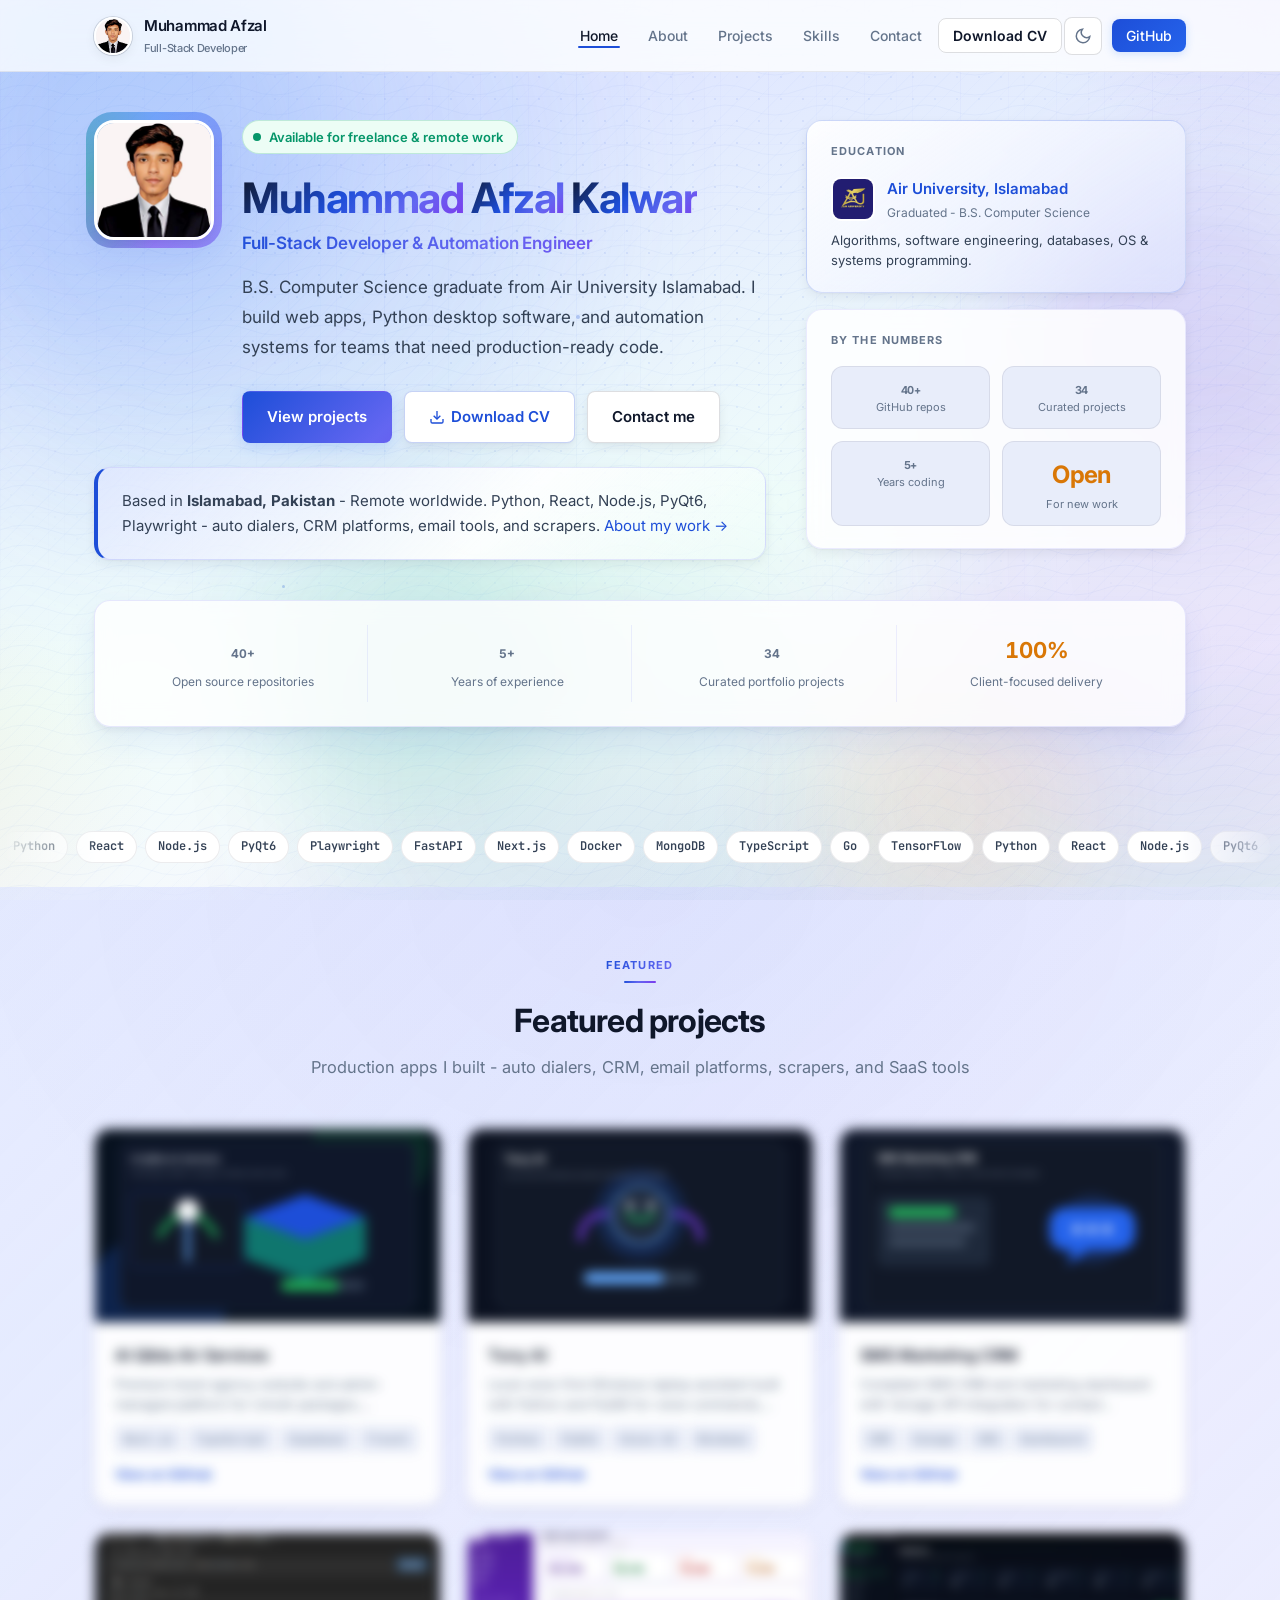
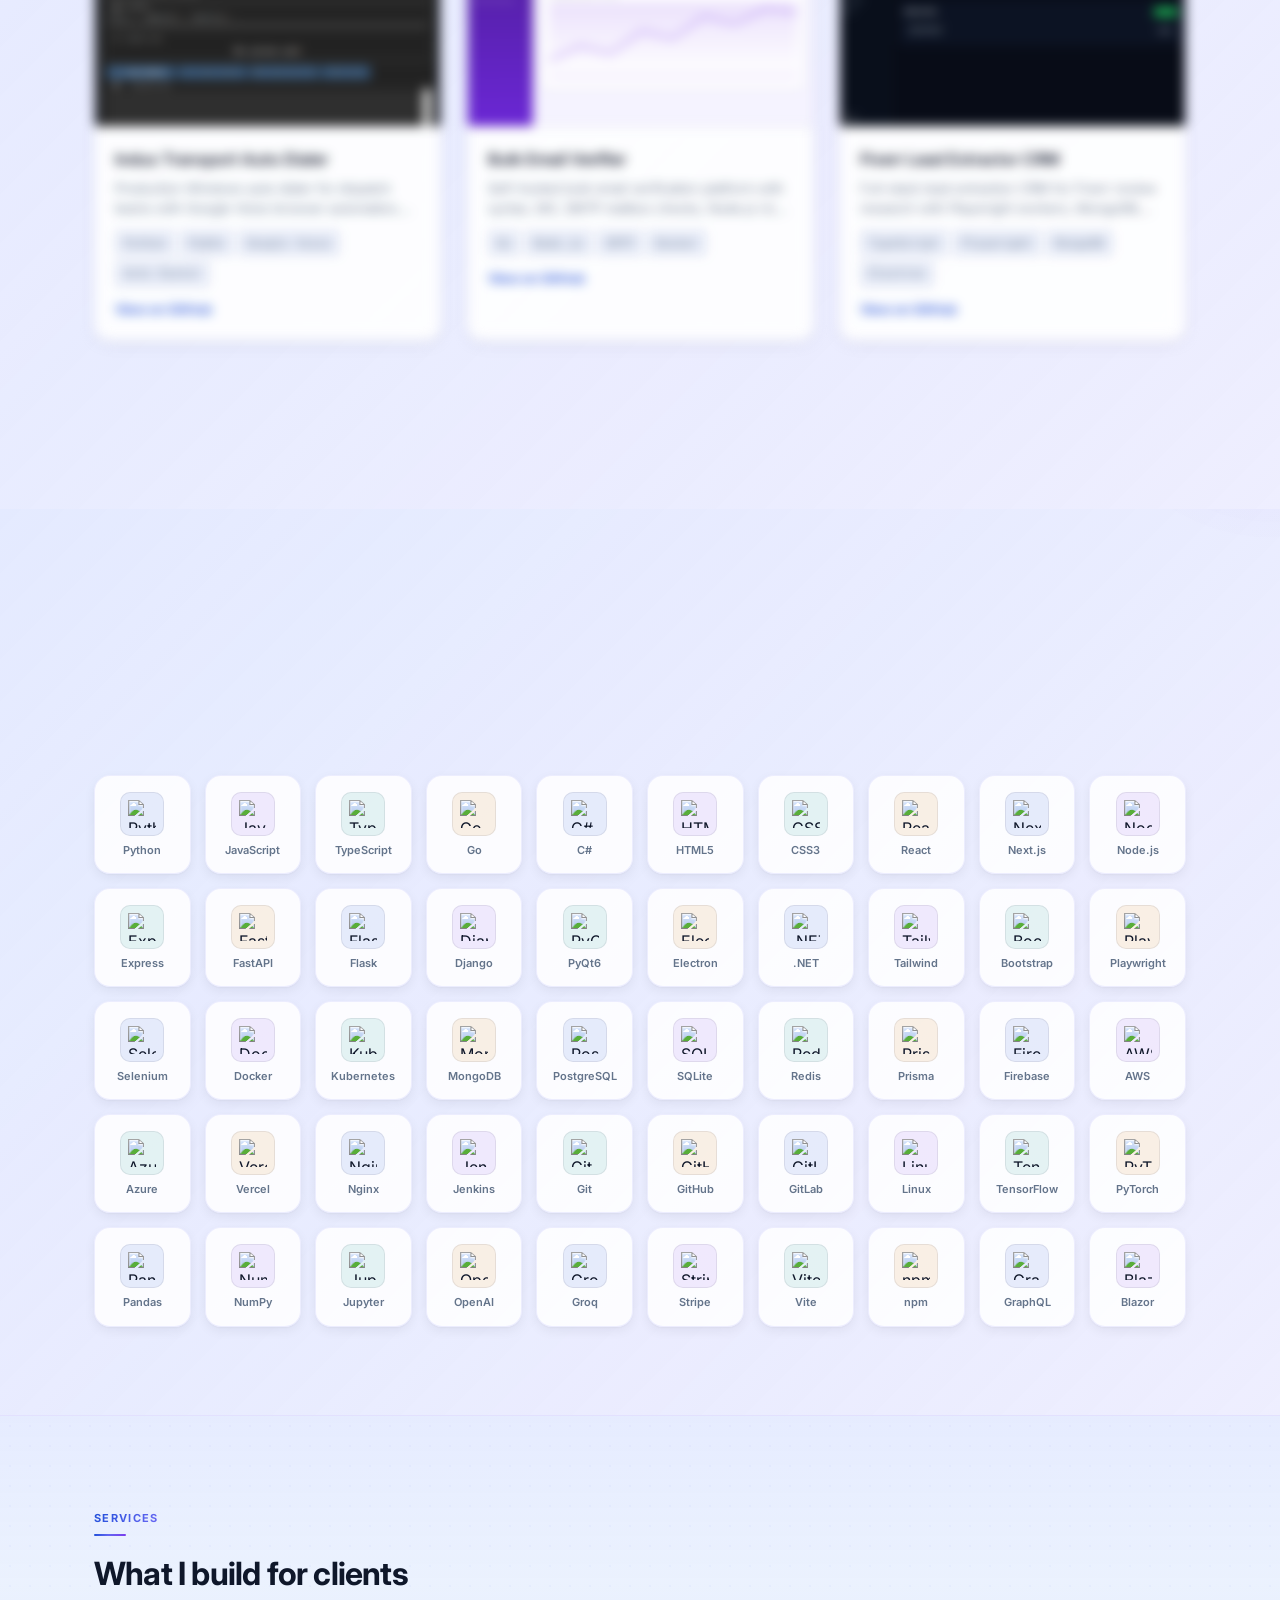
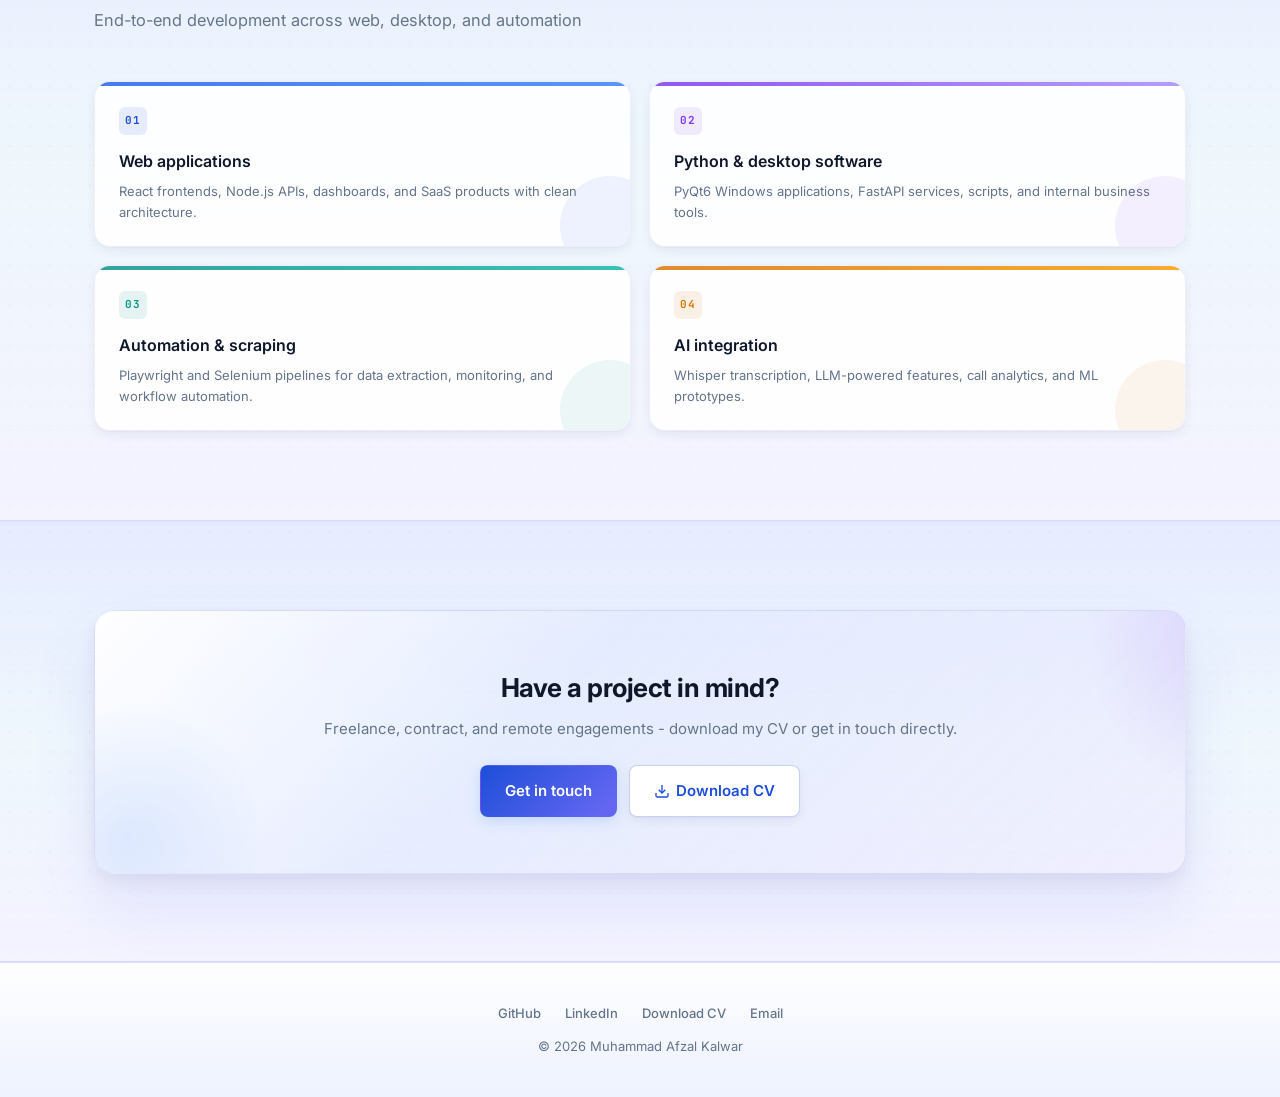
==== commit 67cf050d: "docs: preserve live portfolio updates" ====
--- a/index.html
+++ b/index.html
@@ -116,7 +116,7 @@
             <h3>By the numbers</h3>
             <div class="bento-stats">
               <div class="bento-stat"><strong><span data-count="40" data-suffix="+">0</span></strong><span>GitHub repos</span></div>
-              <div class="bento-stat"><strong><span data-count="33">0</span></strong><span>Curated projects</span></div>
+              <div class="bento-stat"><strong><span data-count="34">0</span></strong><span>Curated projects</span></div>
               <div class="bento-stat"><strong><span data-count="5" data-suffix="+">0</span></strong><span>Years coding</span></div>
               <div class="bento-stat"><strong>Open</strong><span>For new work</span></div>
             </div>
@@ -128,7 +128,7 @@
         <div class="hero-meta reveal">
           <div><strong><span data-count="40" data-suffix="+">0</span></strong><span>Open source repositories</span></div>
           <div><strong><span data-count="5" data-suffix="+">0</span></strong><span>Years of experience</span></div>
-          <div><strong><span data-count="33">0</span></strong><span>Curated portfolio projects</span></div>
+          <div><strong><span data-count="34">0</span></strong><span>Curated portfolio projects</span></div>
           <div><strong>100%</strong><span>Client-focused delivery</span></div>
         </div>
       </div>
@@ -152,7 +152,7 @@
         </div>
         <div class="project-grid featured-grid" id="featuredProjects"></div>
         <div class="section-cta reveal">
-          <a href="projects.html" class="btn btn-primary btn-lg">View all 33 projects</a>
+          <a href="projects.html" class="btn btn-primary btn-lg">View all 34 projects</a>
         </div>
       </div>
     </section>
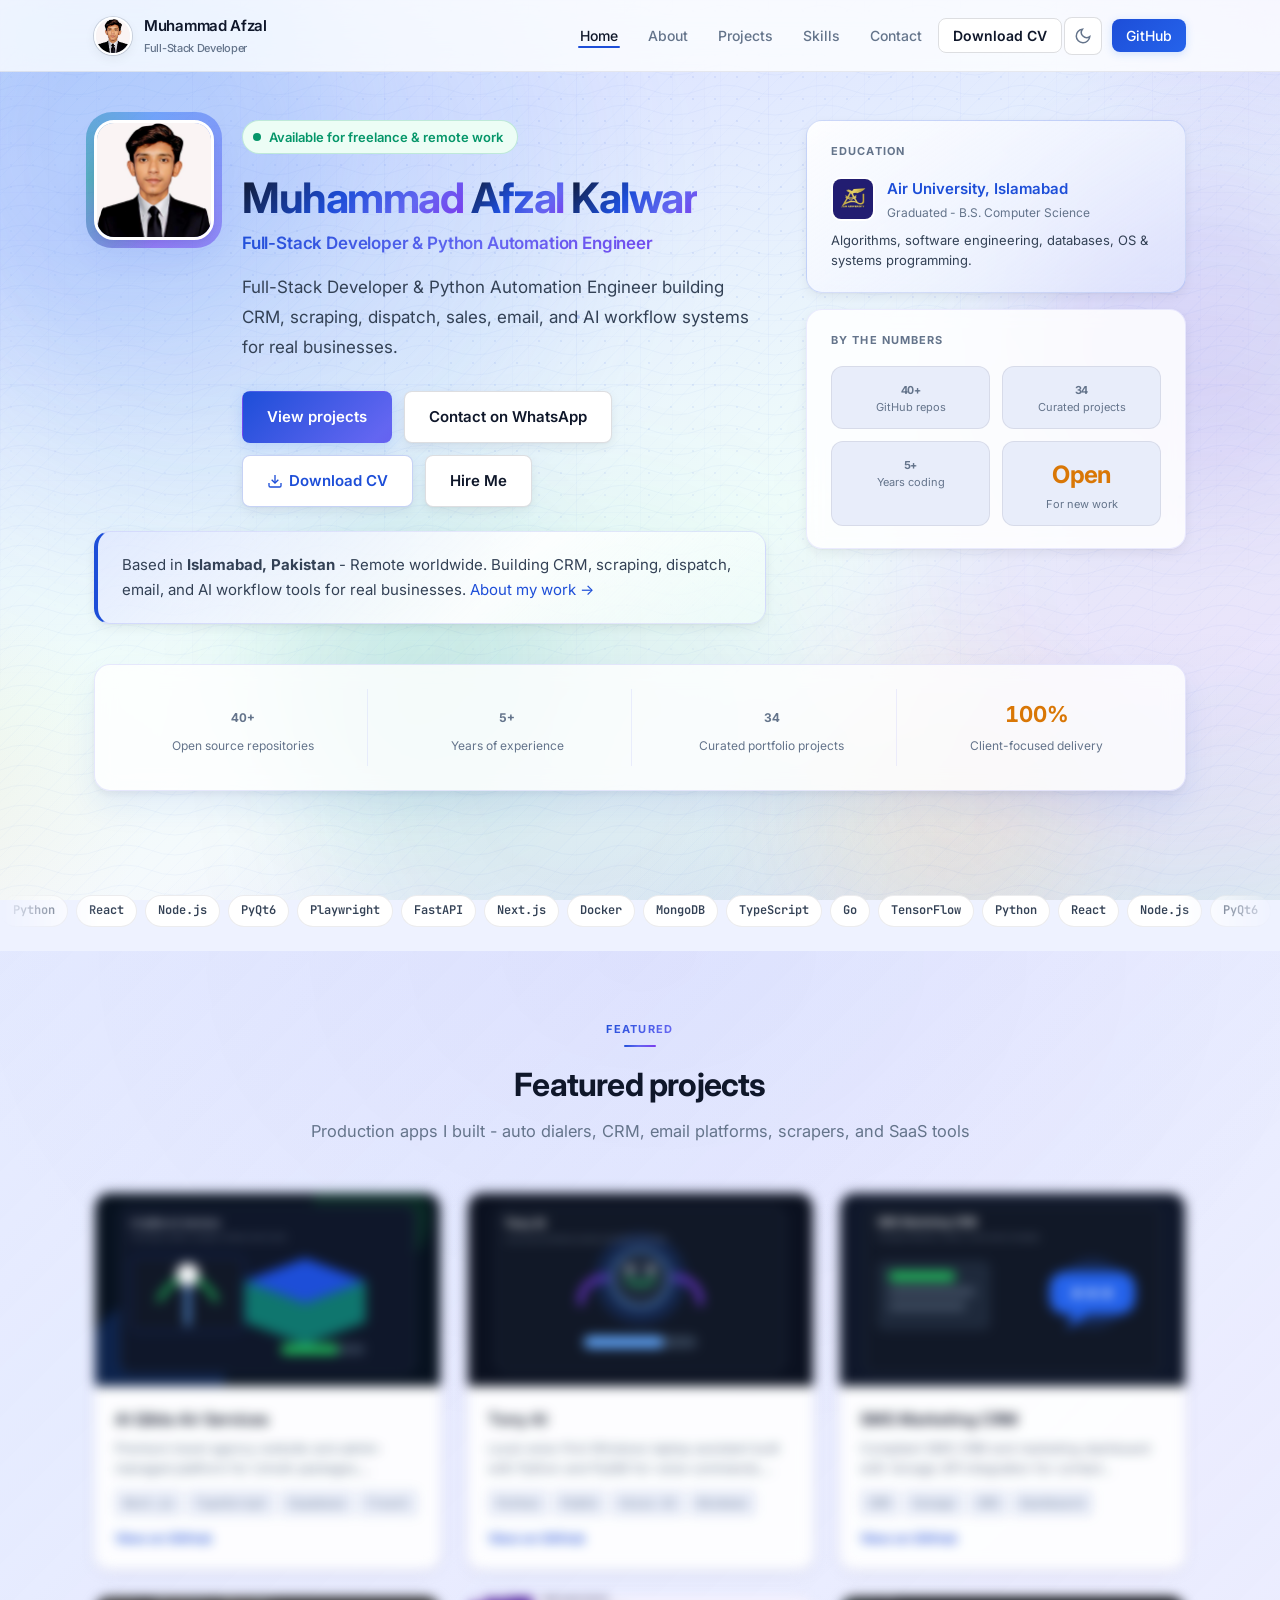
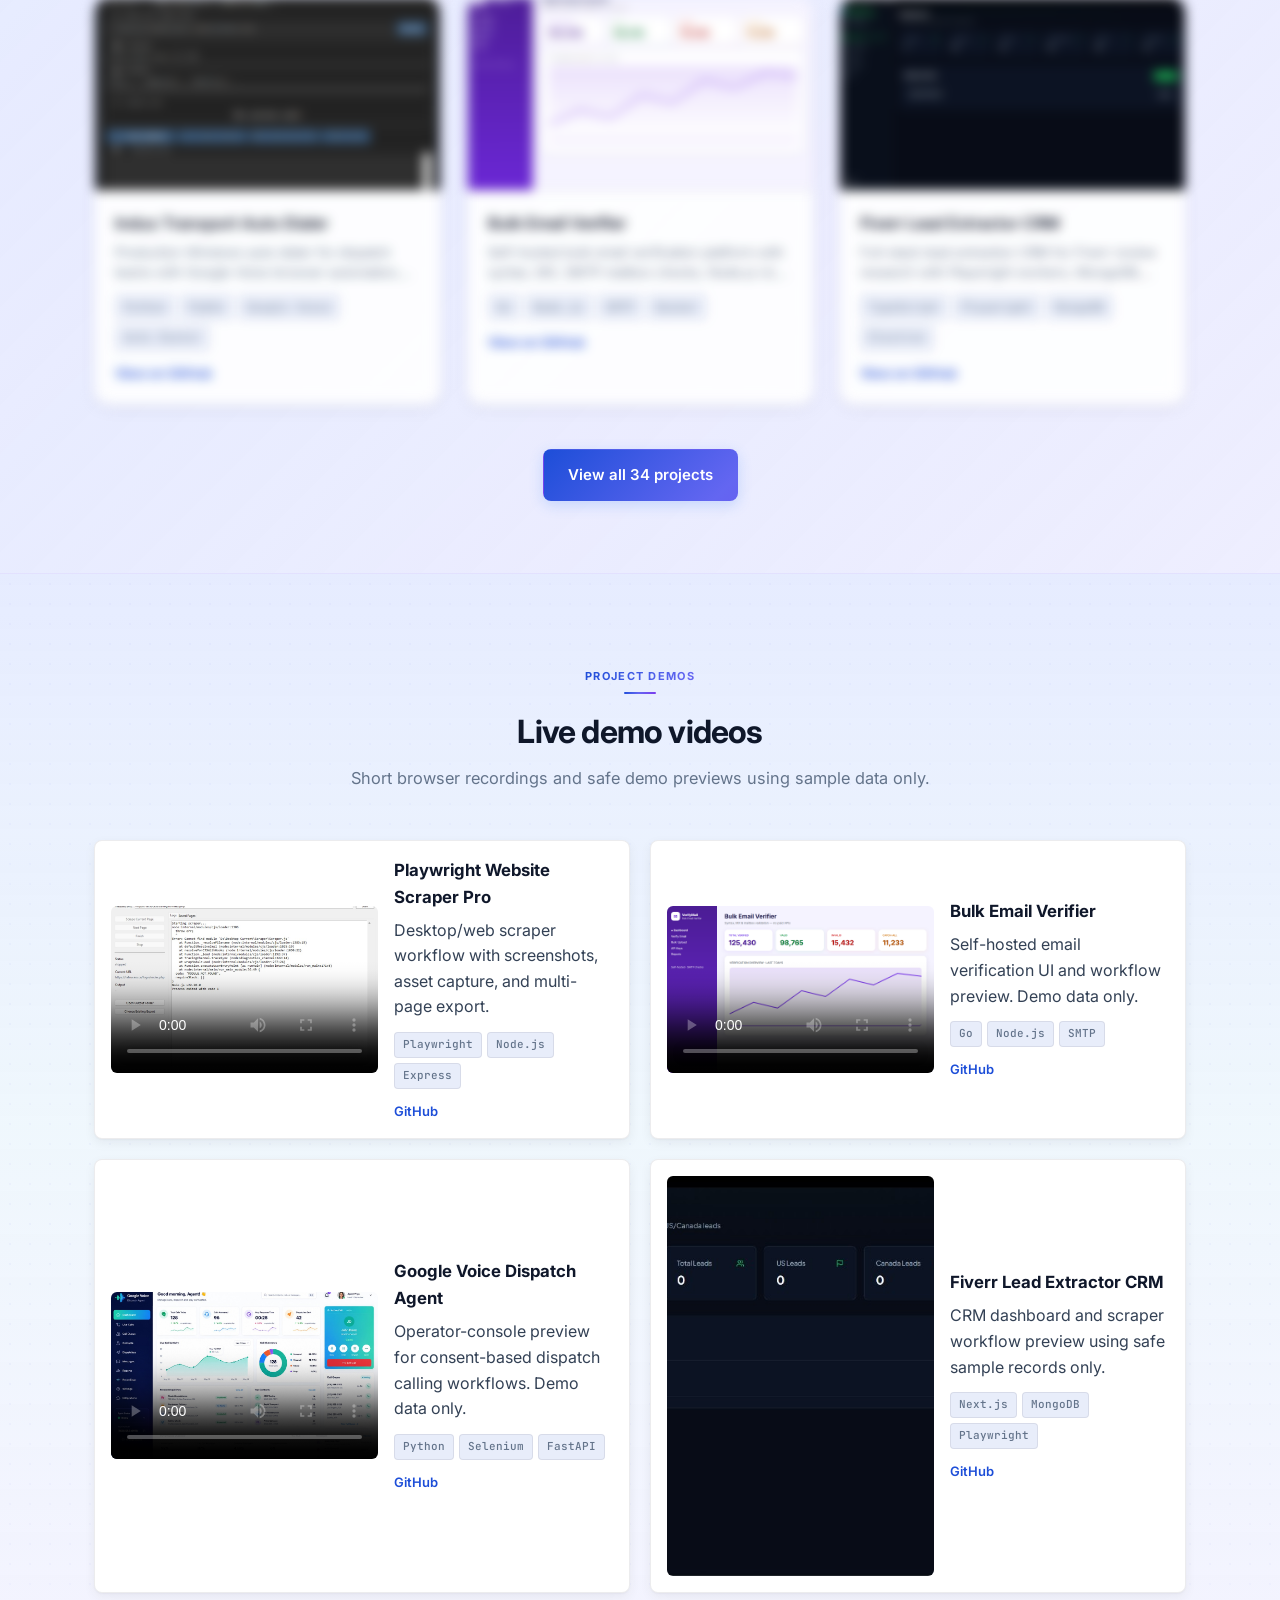
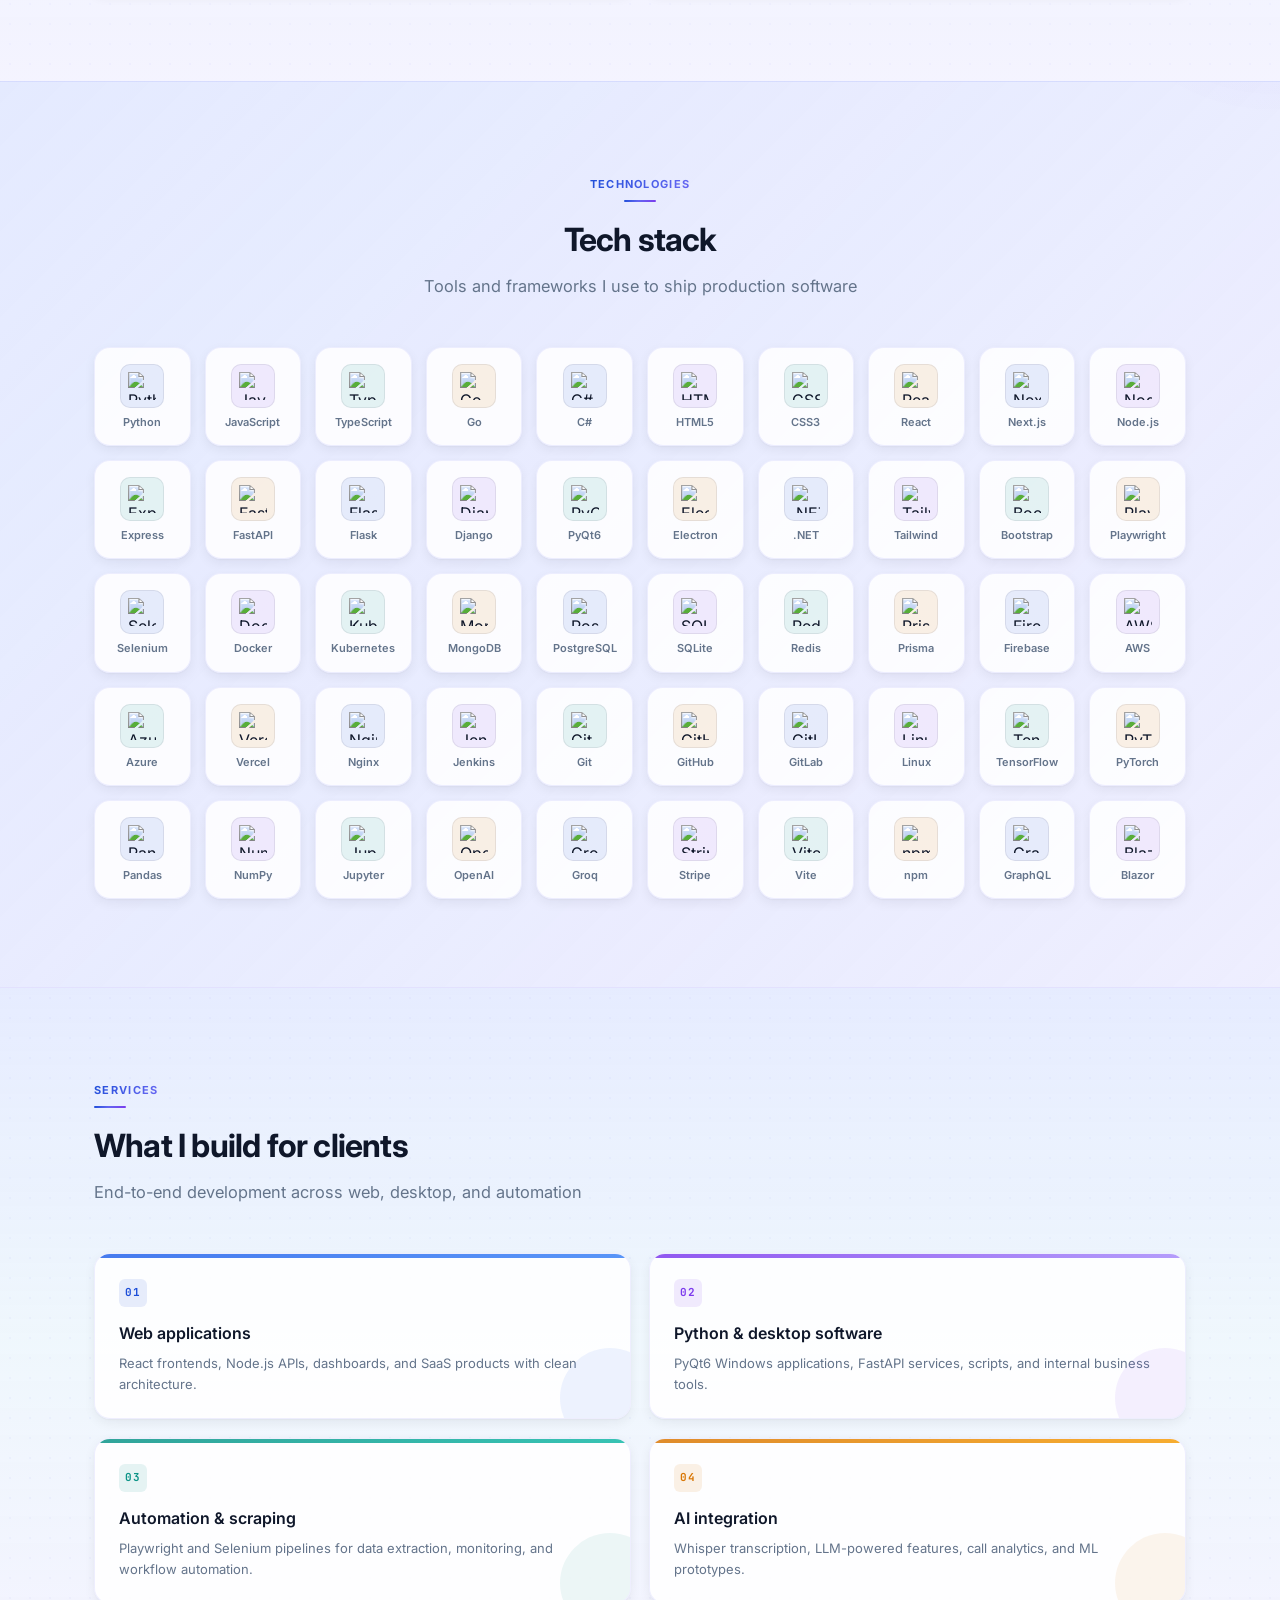
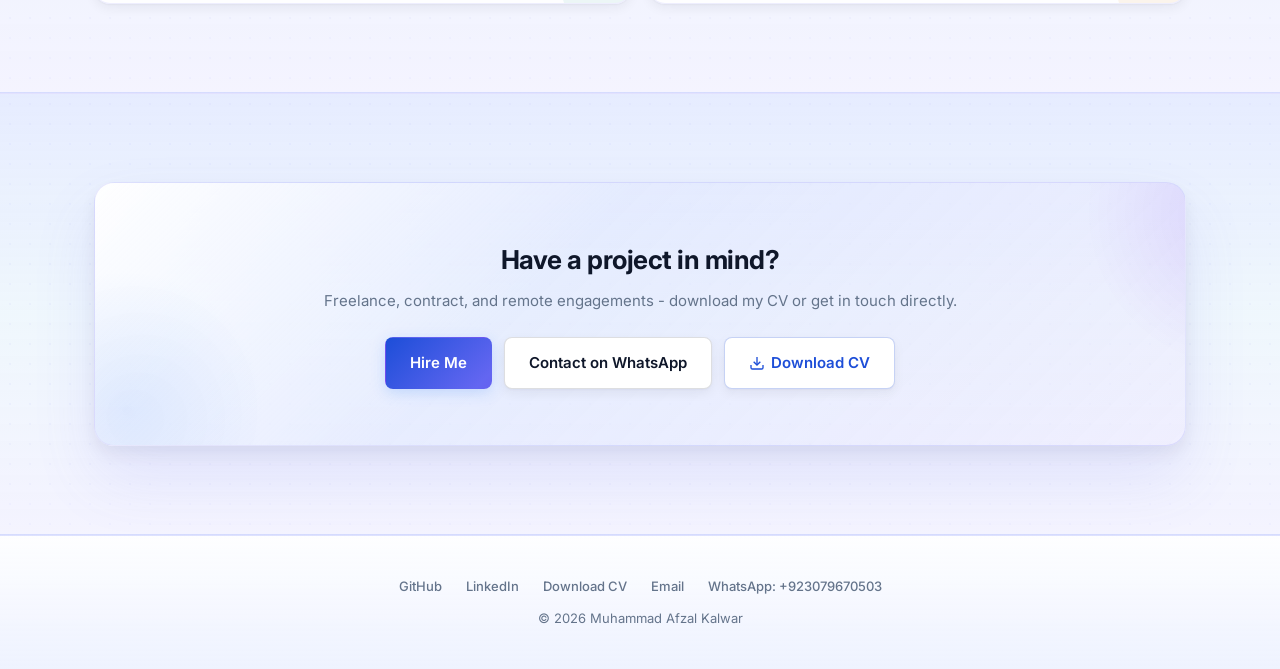
==== commit 24463411: "Sync professional portfolio updates. Co-authored-by: Cursor <cursoragent@cursor.com>" ====
--- a/index.html
+++ b/index.html
@@ -3,8 +3,8 @@
 <head>
   <meta charset="UTF-8" />
   <meta name="viewport" content="width=device-width, initial-scale=1.0" />
-  <title>Muhammad Afzal Kalwar | Full-Stack Developer</title>
-  <meta name="description" content="Muhammad Afzal Kalwar - Full-Stack Developer & Automation Engineer. B.S. Computer Science, Air University Islamabad. Python, React, Node.js, PyQt6." />
+  <title>Muhammad Afzal Kalwar | Full-Stack Developer & Python Automation Engineer</title>
+  <meta name="description" content="Muhammad Afzal Kalwar - Full-Stack Developer & Python Automation Engineer building CRM, scraping, dispatch, sales, email, and AI workflow systems for real businesses." />
   <link rel="canonical" href="https://mafzalkalwardev.github.io/" />
 <link rel="icon" type="image/png" sizes="32x32" href="assets/favicon-32.png" />
   <link rel="icon" type="image/png" sizes="16x16" href="assets/favicon-16.png" />
@@ -76,17 +76,18 @@
             <div class="hero-content">
               <p class="eyebrow"><span class="eyebrow-dot" aria-hidden="true"></span> Available for freelance &amp; remote work</p>
               <h1 data-split>Muhammad Afzal Kalwar</h1>
-              <p class="hero-title-line">Full-Stack Developer &amp; Automation Engineer</p>
+              <p class="hero-title-line">Full-Stack Developer &amp; Python Automation Engineer</p>
               <p class="hero-lead">
-                B.S. Computer Science graduate from Air University Islamabad. I build web apps, Python desktop software, and automation systems for teams that need production-ready code.
+                Full-Stack Developer &amp; Python Automation Engineer building CRM, scraping, dispatch, sales, email, and AI workflow systems for real businesses.
               </p>
               <div class="hero-actions">
                 <a href="#featured" class="btn btn-primary btn-lg">View projects</a>
+                <a href="https://wa.me/923079670503" class="btn btn-secondary btn-lg" target="_blank" rel="noopener">Contact on WhatsApp</a>
                 <a href="assets/Muhammad-Afzal-Kalwar-CV.pdf" class="btn btn-cv btn-lg" download="Muhammad-Afzal-Kalwar-CV.pdf">
                   <svg viewBox="0 0 24 24" fill="none" stroke="currentColor" stroke-width="2" aria-hidden="true"><path d="M21 15v4a2 2 0 0 1-2 2H5a2 2 0 0 1-2-2v-4"/><polyline points="7 10 12 15 17 10"/><line x1="12" y1="15" x2="12" y2="3"/></svg>
                   Download CV
                 </a>
-                <a href="contact.html" class="btn btn-secondary btn-lg">Contact me</a>
+                <a href="contact.html" class="btn btn-secondary btn-lg">Hire Me</a>
               </div>
             </div>
           </div>
@@ -94,7 +95,7 @@
           <div class="hero-panel reveal">
             <p>
               Based in <strong>Islamabad, Pakistan</strong> - Remote worldwide.
-              Python, React, Node.js, PyQt6, Playwright - auto dialers, CRM platforms, email tools, and scrapers.
+              Building CRM, scraping, dispatch, email, and AI workflow tools for real businesses.
               <a href="about.html">About my work &rarr;</a>
             </p>
           </div>
@@ -157,6 +158,60 @@
       </div>
     </section>
 
+    <section class="section section-subtle" id="project-demos">
+      <div class="container">
+        <div class="section-head center reveal">
+          <span class="section-label">Project Demos</span>
+          <h2>Live demo videos</h2>
+          <p>Short browser recordings and safe demo previews using sample data only.</p>
+        </div>
+        <div class="demo-grid reveal">
+          <article class="demo-card">
+            <video controls preload="metadata" poster="assets/projects/playwright-website-scraper-pro.png">
+              <source src="assets/videos/playwright-website-scraper-pro.webm" type="video/webm" />
+            </video>
+            <div>
+              <h3>Playwright Website Scraper Pro</h3>
+              <p>Desktop/web scraper workflow with screenshots, asset capture, and multi-page export.</p>
+              <div class="tags"><span class="tag">Playwright</span><span class="tag">Node.js</span><span class="tag">Express</span></div>
+              <div class="project-links"><a href="https://github.com/mafzalkalwardev/playwright-website-scraper-pro" target="_blank" rel="noopener">GitHub</a></div>
+            </div>
+          </article>
+          <article class="demo-card">
+            <video controls preload="metadata" poster="assets/projects/bulk-email-verifier.png">
+              <source src="assets/videos/bulk-email-verifier.webm" type="video/webm" />
+            </video>
+            <div>
+              <h3>Bulk Email Verifier</h3>
+              <p>Self-hosted email verification UI and workflow preview. Demo data only.</p>
+              <div class="tags"><span class="tag">Go</span><span class="tag">Node.js</span><span class="tag">SMTP</span></div>
+              <div class="project-links"><a href="https://github.com/mafzalkalwardev/bulk-email-verifier" target="_blank" rel="noopener">GitHub</a></div>
+            </div>
+          </article>
+          <article class="demo-card">
+            <video controls preload="metadata" poster="assets/projects/google-voice-dispatch-agent.png">
+              <source src="assets/videos/google-voice-dispatch-agent.webm" type="video/webm" />
+            </video>
+            <div>
+              <h3>Google Voice Dispatch Agent</h3>
+              <p>Operator-console preview for consent-based dispatch calling workflows. Demo data only.</p>
+              <div class="tags"><span class="tag">Python</span><span class="tag">Selenium</span><span class="tag">FastAPI</span></div>
+              <div class="project-links"><a href="https://github.com/mafzalkalwardev/google-voice-dispatch-agent" target="_blank" rel="noopener">GitHub</a></div>
+            </div>
+          </article>
+          <article class="demo-card">
+            <img src="assets/projects/fiverr-lead-extractor-crm.png" alt="Fiverr Lead Extractor CRM screenshot" loading="lazy" width="640" height="400" />
+            <div>
+              <h3>Fiverr Lead Extractor CRM</h3>
+              <p>CRM dashboard and scraper workflow preview using safe sample records only.</p>
+              <div class="tags"><span class="tag">Next.js</span><span class="tag">MongoDB</span><span class="tag">Playwright</span></div>
+              <div class="project-links"><a href="https://github.com/mafzalkalwardev/fiverr-lead-extractor-crm" target="_blank" rel="noopener">GitHub</a></div>
+            </div>
+          </article>
+        </div>
+      </div>
+    </section>
+
     <section class="section section-colored">
       <div class="container">
         <div class="section-head center reveal">
@@ -190,7 +245,8 @@
           <h2>Have a project in mind?</h2>
           <p>Freelance, contract, and remote engagements - download my CV or get in touch directly.</p>
           <div style="display:flex;flex-wrap:wrap;gap:0.75rem;justify-content:center">
-            <a href="contact.html" class="btn btn-primary btn-lg">Get in touch</a>
+            <a href="contact.html" class="btn btn-primary btn-lg">Hire Me</a>
+            <a href="https://wa.me/923079670503" class="btn btn-secondary btn-lg" target="_blank" rel="noopener">Contact on WhatsApp</a>
             <a href="assets/Muhammad-Afzal-Kalwar-CV.pdf" class="btn btn-cv btn-lg" download="Muhammad-Afzal-Kalwar-CV.pdf">
               <svg viewBox="0 0 24 24" fill="none" stroke="currentColor" stroke-width="2" aria-hidden="true"><path d="M21 15v4a2 2 0 0 1-2 2H5a2 2 0 0 1-2-2v-4"/><polyline points="7 10 12 15 17 10"/><line x1="12" y1="15" x2="12" y2="3"/></svg>
               Download CV
@@ -207,6 +263,7 @@
       <a href="https://www.linkedin.com/in/muhammad-afzal-2670b527b/" target="_blank" rel="noopener">LinkedIn</a>
       <a href="assets/Muhammad-Afzal-Kalwar-CV.pdf" download="Muhammad-Afzal-Kalwar-CV.pdf">Download CV</a>
       <a href="mailto:kalwarmuhammadafzal3@gmail.com">Email</a>
+      <a href="https://wa.me/923079670503" target="_blank" rel="noopener">WhatsApp: +923079670503</a>
     </div>
     <p>&copy; <span id="year"></span> Muhammad Afzal Kalwar</p>
   </footer>
--- a/css/styles.css
+++ b/css/styles.css
@@ -394,6 +394,44 @@
 }
 .project-card[data-has-video="true"]:hover .project-video { opacity: 1; }
 .project-card[data-has-video="true"]:hover .project-shot img { opacity: 0; }
+
+.demo-grid {
+  display: grid;
+  grid-template-columns: repeat(2, minmax(0, 1fr));
+  gap: 1.25rem;
+}
+
+.demo-card {
+  display: grid;
+  grid-template-columns: minmax(0, 1.1fr) minmax(0, 0.9fr);
+  gap: 1rem;
+  align-items: center;
+  padding: 1rem;
+  border: 1px solid var(--border);
+  border-radius: 8px;
+  background: var(--surface);
+  box-shadow: var(--shadow-sm);
+}
+
+.demo-card video,
+.demo-card img {
+  width: 100%;
+  aspect-ratio: 16 / 10;
+  object-fit: cover;
+  border-radius: 6px;
+  background: var(--surface-muted);
+}
+
+.demo-card h3 {
+  margin: 0 0 0.45rem;
+  font-size: 1.05rem;
+}
+
+.demo-card p {
+  margin: 0 0 0.75rem;
+  color: var(--text-secondary);
+  line-height: 1.6;
+}
 .project-body { padding: 1.25rem; }
 .project-body h3 { font-size: 0.9375rem; font-weight: 600; margin-bottom: 0.35rem; }
 .project-body p {
@@ -740,6 +778,7 @@
   .hero-meta div:nth-last-child(-n+2) { border-bottom: none; }
   .about-grid, .contact-grid { grid-template-columns: 1fr; }
   .project-grid { grid-template-columns: repeat(2, 1fr); }
+  .demo-grid { grid-template-columns: 1fr; }
   .services-grid { grid-template-columns: 1fr; }
   .skills-grid { grid-template-columns: 1fr; }
   .section-panel { padding: 2rem 1.5rem; }
@@ -762,4 +801,5 @@
   .hero-aside { grid-template-columns: 1fr; }
   .hero-meta { grid-template-columns: 1fr 1fr; }
   .project-grid { grid-template-columns: 1fr; }
-}
+  .demo-card { grid-template-columns: 1fr; }
+}
